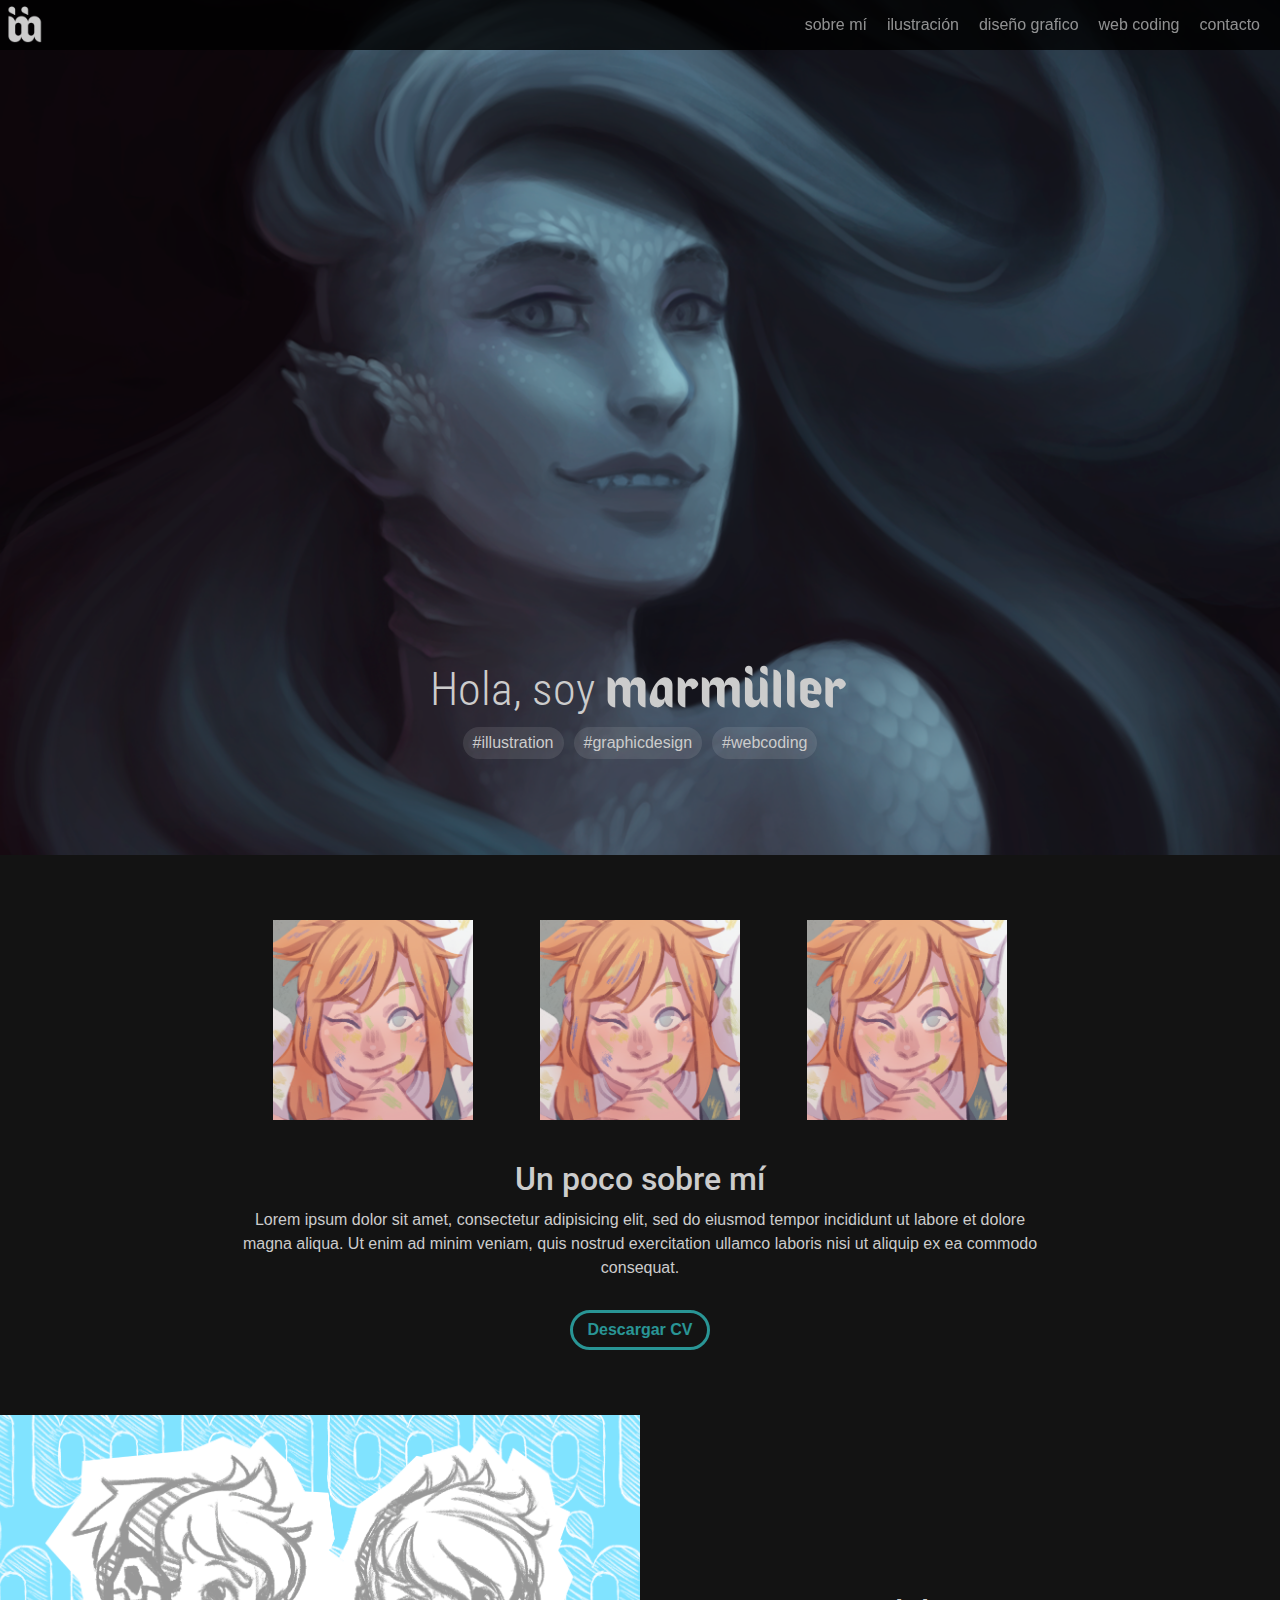
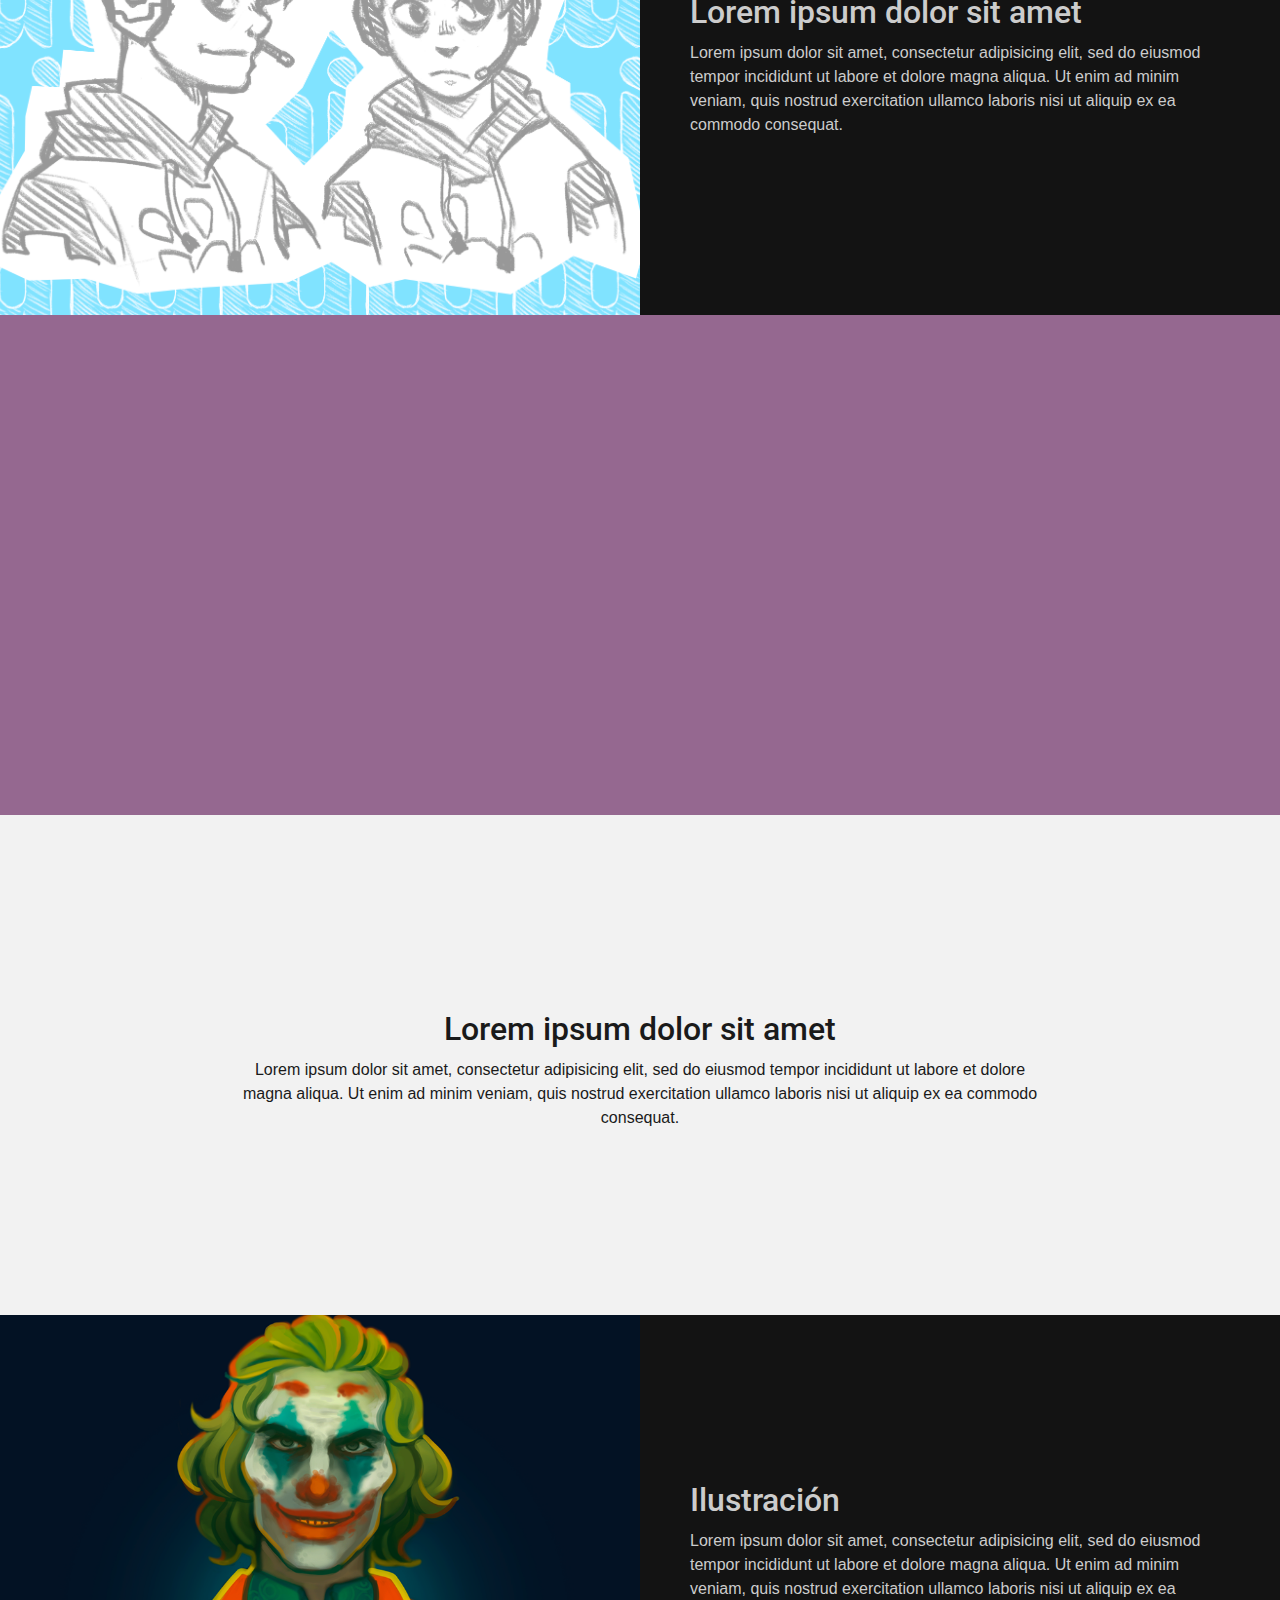
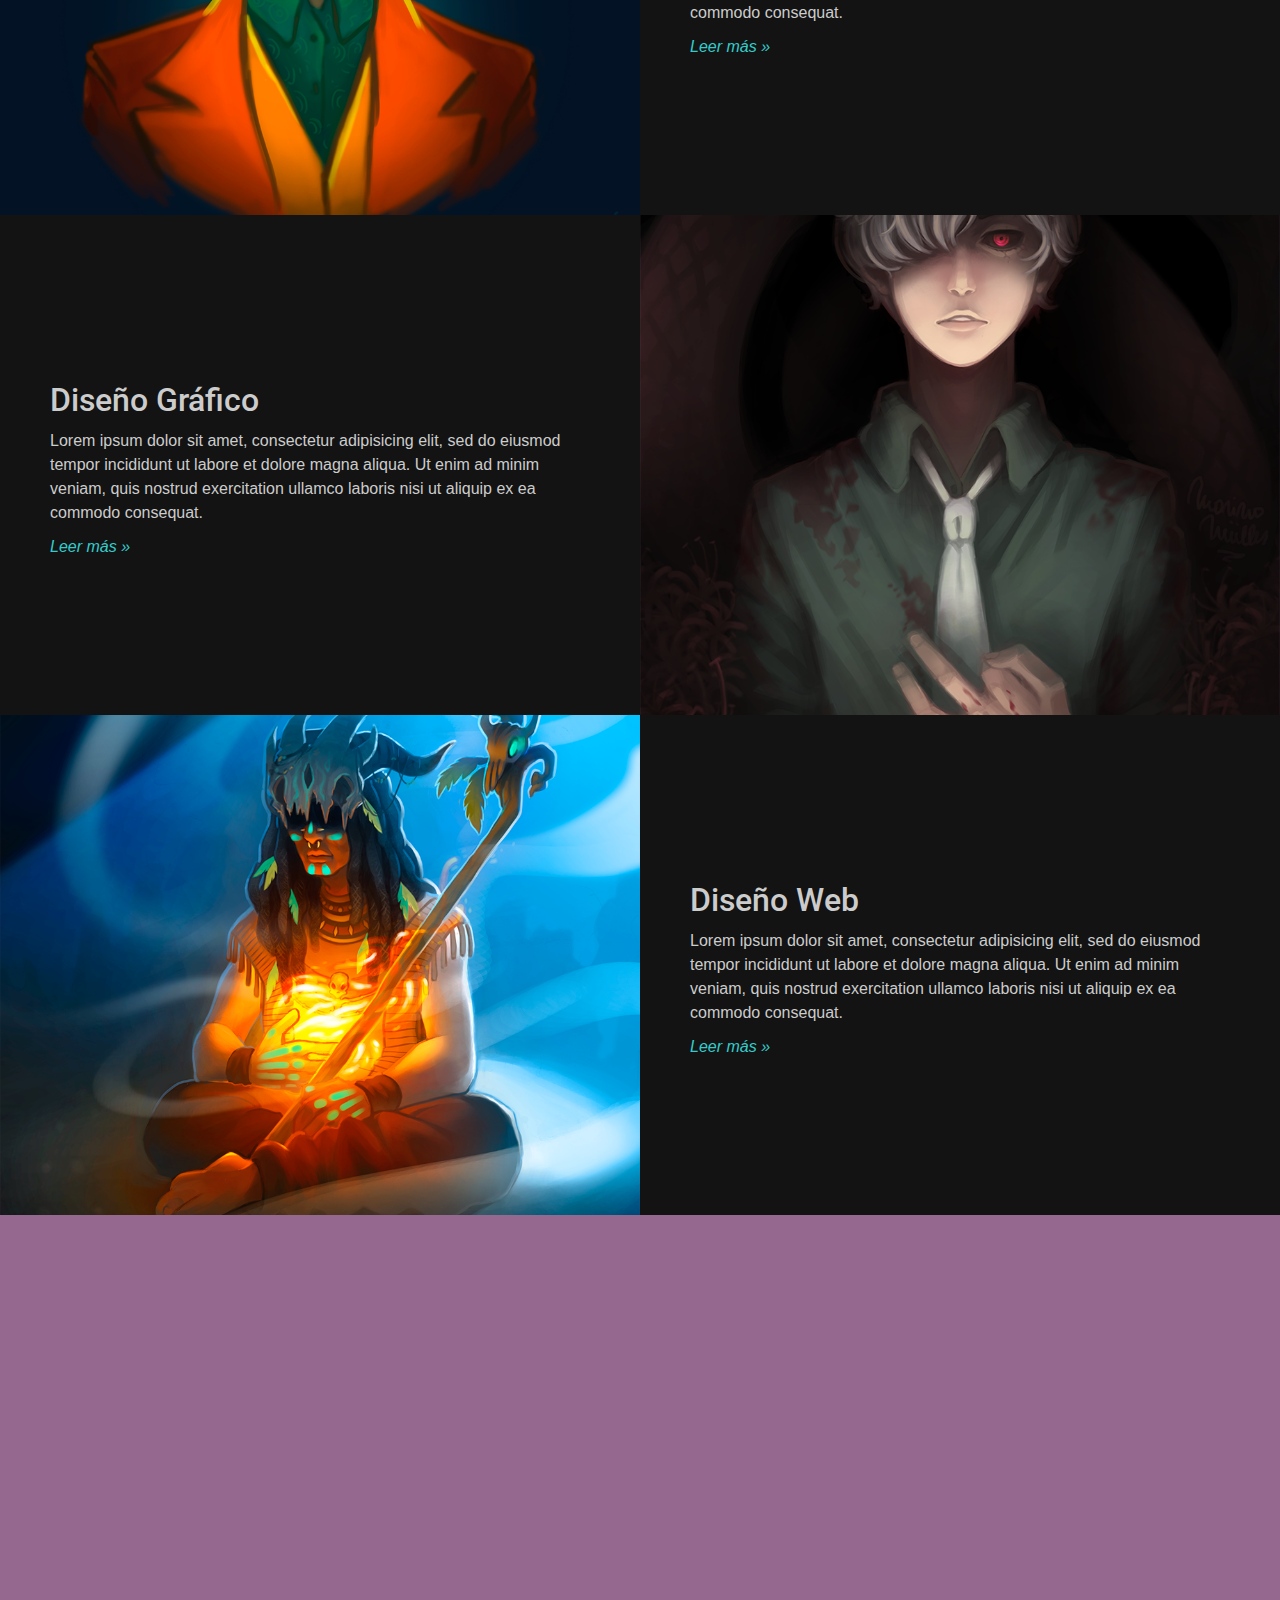
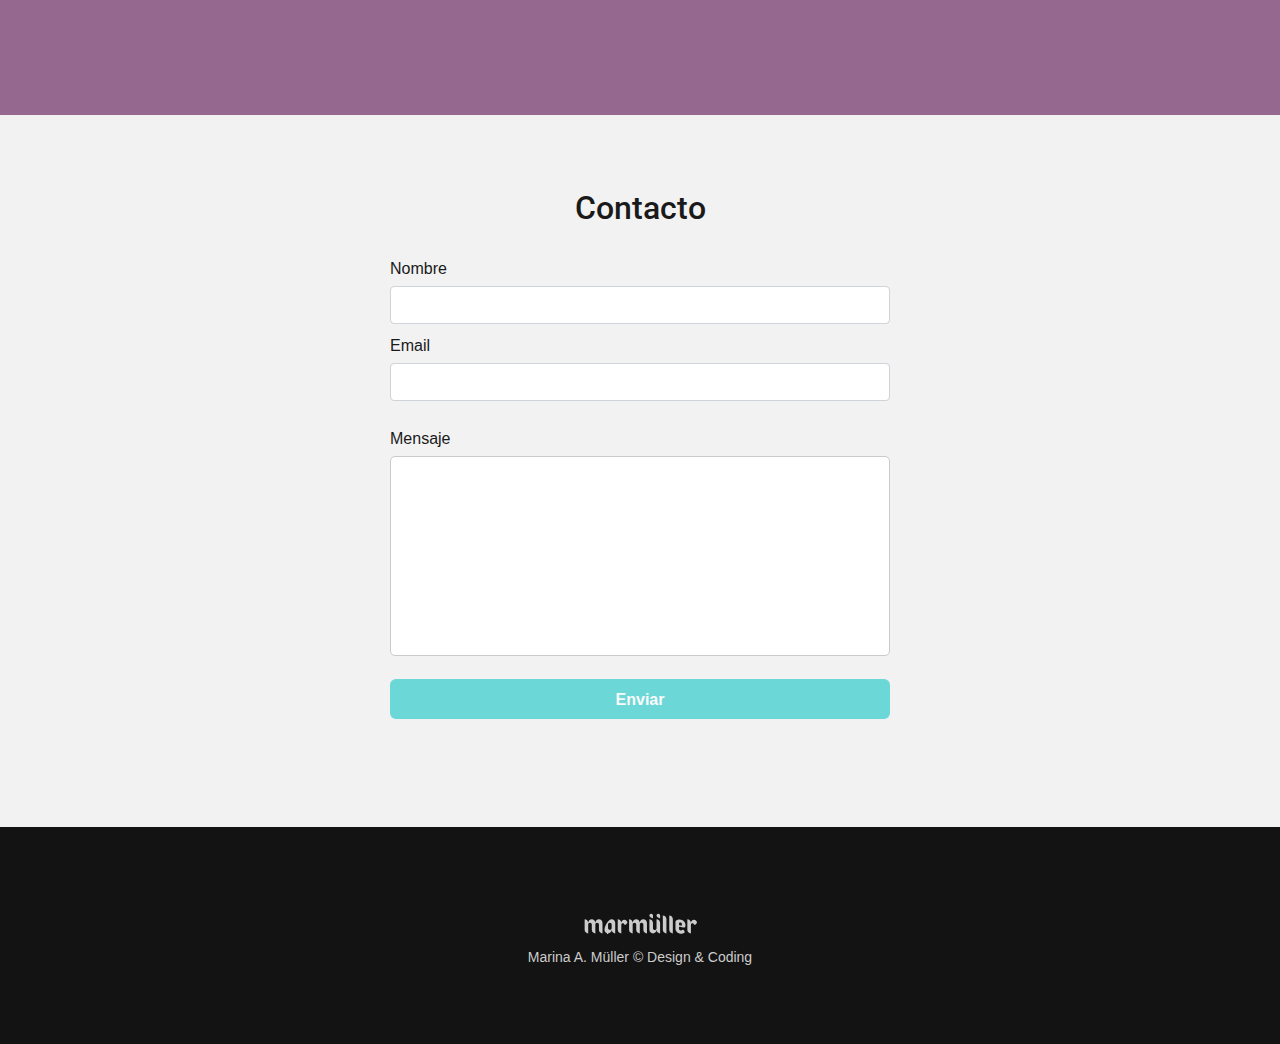
==== index.html @ 528e1bf5 "Commit Inicial" ====
<!DOCTYPE html>
<html lang="en" dir="ltr">

  <head>

    <!-- VIEWPORT -->
    <meta charset="utf-8">
    <meta name="viewport" content="width=device-width, initial-scale=1">

    <!-- TÍTULO -->
    <title>Portfolio | MarMüller Portfolio</title>
    <link rel="shortcut icon" href="images/icons/marmuller_favicon.ico" type="image/x-icon" />

    <!--METAS-->
    <meta name="description" content="Portfolio de Marina Müller | Lic. en Diseño Multimedia, Ilustradora y Frontend Web Developer.">
    <meta name="keywords" content="diseño,design,grafico,graphic,web,coding,frontend,developer,programacion,programadar,diseñadora,ilustrador,ilustracion,illustration,paginas,sitios,web,sokiwiholic,sorceressdream">

    <!-- OG -->
    <meta property="og:title" content="Marina Müller Portfolio"/>
    <meta property="og:description" content="Lic. en Diseño Multimedia, Ilustradora y Frontend Web Developer." />
    <meta property="og:image" content="images/icons/icon_temporal.png"/>
    <meta property="og:url" content="https://marmuller.com.ar" />
    <meta property="og:type" content="website" />

    <!--BOOTSTRAP-->
    <link rel="stylesheet" type="text/css" href="bootstrap/css/bootstrap.min.css">

    <!-- CSS -->
    <link rel="stylesheet" type="text/css" href="styles/css/style.css">
    <link rel='stylesheet' href='https://use.fontawesome.com/releases/v5.7.0/css/all.css' integrity='sha384-lZN37f5QGtY3VHgisS14W3ExzMWZxybE1SJSEsQp9S+oqd12jhcu+A56Ebc1zFSJ' crossorigin='anonymous'>
    <link rel="stylesheet" href="https://cdnjs.cloudflare.com/ajax/libs/font-awesome/4.7.0/css/font-awesome.min.css">

  </head>

  <body>

    <nav>

      <div id="nav__logo">
        <a href="index.html">
          <img src="images/icons/marmuller_logo_2.png" alt="logo">
        </a>
      </div>

      <!--
      <button class="btn btn-secondary dropdown-toggle" type="button" id="dropdownMenuButton" data-toggle="dropdown" aria-haspopup="true" aria-expanded="false">
        Dropdown button
      </button>
      -->

      <div id="nav__menu" class="myButtons">
        <a href="#" class="nav__menu-button">
          <svg xmlns="http://www.w3.org/2000/svg" width="32" height="32" fill="currentColor" class="bi bi-list" viewBox="0 0 16 16">
            <path fill-rule="evenodd" d="M2.5 12a.5.5 0 0 1 .5-.5h10a.5.5 0 0 1 0 1H3a.5.5 0 0 1-.5-.5zm0-4a.5.5 0 0 1 .5-.5h10a.5.5 0 0 1 0 1H3a.5.5 0 0 1-.5-.5zm0-4a.5.5 0 0 1 .5-.5h10a.5.5 0 0 1 0 1H3a.5.5 0 0 1-.5-.5z"/>
          </svg>
        </a>
        <div class="nav__menu-list">
          <!--<a class="" href="index.html">inicio</a>-->
          <a class="" href="index.html#block__sobremi">sobre mí</a>
          <a class="" href="illustration.html">ilustración</a>
          <a class="" href="graphic-design.html">diseño grafico</a>
          <a class="" href="web-coding.html">web coding</a>
          <a class="" href="index.html#block__contacto">contacto</a>
        </div>
      </div>

    </nav>


    <!-- TOP BANNER  -->

    <div id="header__banner">
      <div class="header__banner-txt">
        <h1>
          Hola, soy
          <object class="marmuller-logo" data="images/svg/marmuller_logo_1.svg" width="250"></object>
        </h1>
        <ul>
          <li class="rounded-pill"><a href="#block__illustration">#illustration</a></li>
          <li class="rounded-pill"><a href="#block__graphicdesign">#graphicdesign</a></li>
          <li class="rounded-pill"><a href="#block__webcoding">#webcoding</a></li>
        </ul>
      </div>
    </div>


    <!-- SECCIÓN 1: Intro -->

    <div id="block__sobremi" class="section center-content">
      <div class="section-info">

        <!--
        <div class="bottom-space space-between">
          <div class="img-icons icontemporal"></div>
          <div class="img-icons icontemporal"></div>
          <div class="img-icons icontemporal"></div>
        </div>
        -->

        <div class="container">
          <div class="row align-items-start">
            <div class="col-md-4 col-12 img-icons">
              <img src="images/icons/icon_temporal.png" alt="">
            </div>
            <div class="col-md-4 col-12 img-icons">
              <img src="images/icons/icon_temporal.png" alt="">
            </div>
            <div class="col-md-4 col-12 img-icons">
              <img src="images/icons/icon_temporal.png" alt="">
            </div>
          </div>
        </div>

        <h2 class="center-txt">
          Un poco sobre mí
        </h2>
        <article class="center-txt">
          Lorem ipsum dolor sit amet, consectetur adipisicing elit, sed do eiusmod tempor incididunt ut labore et dolore magna aliqua. Ut enim ad minim veniam, quis nostrud exercitation ullamco laboris nisi ut aliquip ex ea commodo consequat.
        </article>
        <span>
          <a href="images/pdf/CV2019.pdf" target="_blank" class="my-button-download rounded-pill">
            Descargar CV
          </a>
        </span>
      </div>
    </div>


    <!-- SECCIÓN 2: Descripción -->

    <div class="section">
      <div class="half-section fondotemporal imgejemplo2">
        <!--imagen-->
      </div>
      <div class="half-section center-content">
        <div class="text-block">
          <h2 class="">
            Lorem ipsum dolor sit amet
          </h2>
          <article class="">
            Lorem ipsum dolor sit amet, consectetur adipisicing elit, sed do eiusmod tempor incididunt ut labore et dolore magna aliqua. Ut enim ad minim veniam, quis nostrud exercitation ullamco laboris nisi ut aliquip ex ea commodo consequat.
          </article>
        </div>
      </div>
    </div>


    <!-- SECCIÓN 3: MID BANNER -->

    <div class="mid-banner imgejemplo imgcentrado imgfixed">
      <!--banner 1-->
    </div>


    <!-- SECCIÓN 4:    -->

    <div class="height300 section center-content whitebg">
      <div class="section-info">
        <h2 class="center-txt">
          Lorem ipsum dolor sit amet
        </h2>
        <article class="center-txt">
          Lorem ipsum dolor sit amet, consectetur adipisicing elit, sed do eiusmod tempor incididunt ut labore et dolore magna aliqua. Ut enim ad minim veniam, quis nostrud exercitation ullamco laboris nisi ut aliquip ex ea commodo consequat.
        </article>
      </div>
    </div>


    <!-- SECCIÓN 5:   -->

    <div id="block__illustration" class="section">
      <div class="half-section fondotemporal imgejemplo3">
        <!-- imagen -->
      </div>
      <div class="half-section center-content">
        <div class="text-block">
          <h2 class="">
            <a href="illustration.html">Ilustración</a>
          </h2>
          <article class="">
            Lorem ipsum dolor sit amet, consectetur adipisicing elit, sed do eiusmod tempor incididunt ut labore et dolore magna aliqua. Ut enim ad minim veniam, quis nostrud exercitation ullamco laboris nisi ut aliquip ex ea commodo consequat.
          </article>
          <span>
            <a href="illustration.html">Leer más »</a>
          </span>
        </div>
      </div>
    </div>


    <!-- SECCIÓN 6:  -->

    <div id="block__graphicdesign" class="section order">
      <div class="half-section center-content">
        <div class="text-block">
          <h2 class="">
            <a href="graphic-design.html">Diseño Gráfico</a>
          </h2>
          <article class="">
            Lorem ipsum dolor sit amet, consectetur adipisicing elit, sed do eiusmod tempor incididunt ut labore et dolore magna aliqua. Ut enim ad minim veniam, quis nostrud exercitation ullamco laboris nisi ut aliquip ex ea commodo consequat.
          </article>
          <span>
            <a href="graphic-design.html">Leer más »</a>
          </span>
        </div>
      </div>
      <div class="half-section fondotemporal imgejemplo4">
        <!--imagen-->
      </div>
    </div>


    <!-- SECCIÓN 7:   -->

    <div id="block__webcoding" class="section">
      <div class="half-section fondotemporal imgejemplo5">
        <!-- imagen -->
      </div>
      <div class="half-section center-content">
        <div class="text-block">
          <h2 class="">
            <a href="web-coding.html">Diseño Web</a>
          </h2>
          <article class="">
            Lorem ipsum dolor sit amet, consectetur adipisicing elit, sed do eiusmod tempor incididunt ut labore et dolore magna aliqua. Ut enim ad minim veniam, quis nostrud exercitation ullamco laboris nisi ut aliquip ex ea commodo consequat.
          </article>
          <span>
            <a href="web-coding.html">Leer más »</a>
          </span>
        </div>
      </div>
    </div>


    <!-- SECCIÓN 8: MID BANNER -->

    <div class="mid-banner imgejemplo imgcentrado imgfixed">
      <!--banner 2-->
    </div>


    <!-- SECCIÓN 9: GALERÍA -->

    <!--
    <div id="block__gallery" class="padding50 auto-height section gallery whitebg">
      <h2 class="center-txt">
        Algunos de mis trabajos
      </h2>
      <span class="center-txt">
        <a href="https://www.instagram.com/sokiwiholic/" target="_blank"> Más en Instagram </a>
      </span>
      <div class="gallery-images">

        <div class="picture" data-toggle="modal" data-target="#exampleModal">
        </div>

        <div class="picture" data-toggle="modal" data-target="#exampleModal">
        </div>

        <div class="picture" data-toggle="modal" data-target="#exampleModal">
        </div>

        <div class="picture" data-toggle="modal" data-target="#exampleModal">
        </div>

        <div class="picture" data-toggle="modal" data-target="#exampleModal">
        </div>

        <div class="picture" data-toggle="modal" data-target="#exampleModal">
        </div>

        <div class="picture" data-toggle="modal" data-target="#exampleModal">
        </div>

        <div class="picture" data-toggle="modal" data-target="#exampleModal">
        </div>

        <div class="picture" data-toggle="modal" data-target="#exampleModal">
        </div>

        <div class="picture" data-toggle="modal" data-target="#exampleModal">
        </div>

        <div class="picture" data-toggle="modal" data-target="#exampleModal">
        </div>

        <div class="picture" data-toggle="modal" data-target="#exampleModal">
        </div>

        <div class="picture" data-toggle="modal" data-target="#exampleModal">
        </div>

        <div class="picture" data-toggle="modal" data-target="#exampleModal">
        </div>

        <div class="picture" data-toggle="modal" data-target="#exampleModal">
        </div>

      </div>

    </div>
    -->


    <!-- Modal -->
    <div class="modal fade" id="exampleModal" tabindex="-1" aria-labelledby="exampleModalLabel" aria-hidden="true">
      <div class="modal-dialog img-dialog">
        <div class="modal-content">
          <div class="modal-header img-header">
            <h5 class="modal-title img-title" id="exampleModalLabel">Título de la Imagen</h5>
            <button type="button" class="close" data-dismiss="modal" aria-label="Close">
              <span aria-hidden="true">&times;</span>
            </button>
          </div>
          <div class="modal-body picture-large">
            <img src="images/art/art-06.png" alt="">
          </div>
        </div>
      </div>
    </div>


    <!-- SECCIÓN 11: CUADRO PRECIOS -->

    <!--

    <div class="height300 section center-content">
      <div class="section-info">
        <h2 class="center-txt">
          Lista de Precios
        </h2>

        <div class="pricesheet center-content">
          <table>
            <thead>
              <tr>
                <th></th>
                <th>Flat</th>
                <th>Shaded</th>
                <th>Detailed</th>
              </tr>
            </thead>
            <tbody>
              <tr>
                <th>Medio cuerpo</th>
                <td>USD 15</td>
                <td>USD 25</td>
                <td>USD 45</td>
              </tr>
              <tr>
                <th>Cuerpo entero</th>
                <td>USD 20</td>
                <td>USD 30</td>
                <td>USD 55</td>
              </tr>
            </tbody>
          </table>
        </div>

      </div>
    </div>

    -->


    <!-- SECCIÓN 12: FORM -->

    <div id="block__contacto" class="padding50 section center-content auto-height whitebg">
      <div class="width60 section-info section-info--modifier max-width-form">

        <h2 class="center-txt">
          Contacto
        </h2>

        <form class="" action="index.html" method="post">

          <div class="form-group">
            <label for="name">Nombre</label>
            <input type="text" id="name" name="name" value="" width="100%" class="form-control myFormStyle">

            <label for="email">Email</label>
            <input type="mail" id="email" name="email" value="" width="100%" class="form-control myFormStyle" id="inputEmail4" width="100%">
          </div>

          <div class="form-group">
            <label for="message">Mensaje</label>
            <textarea name="message" rows="8" width="100%" class="myFormStyle"></textarea>
          </div>

          <button type="submit" name="button" class="btn btn-primary myButton">Enviar</button>

        </form>

      </div>
    </div>



    <footer id="footer">

      <object class="marmuller-logo" data="images/svg/marmuller_logo_1.svg" width="250"></object>

      <span>Marina A. Müller © Design & Coding</span>

      <div class="redes">
        <a href="https://www.instagram.com/sokiwiholic/" target="_blank">
          <i class='fab fa-instagram'></i>
        </a>
        <a href="https://www.youtube.com/c/sokiwiholic" target="_blank">
          <i class='fab fa-youtube'></i>
        </a>
        <!--
        <a href="https://www.redbubble.com/people/sorceressdream/shop" target="_blank">
          <i class='fab fa-redbubble'></i>
        </a>
        <a href="https://www.teepublic.com/user/marmuller" target="_blank">
          <i class='fab fa-teepublic'></i>
        </a>
        -->
      </div>

    </footer>

    <!--MI JS-->
    <script type = "text/javascript" src="js/nav.js"></script>

    <!--JQuery-->
    <script src="https://code.jquery.com/jquery-3.5.1.slim.min.js" integrity="sha384-DfXdz2htPH0lsSSs5nCTpuj/zy4C+OGpamoFVy38MVBnE+IbbVYUew+OrCXaRkfj" crossorigin="anonymous"></script>

    <!--BOOTSTRAP-->
    <script type = "text/javascript" src="bootstrap/js/bootstrap.bundle.min.js"></script>

  </body>

</html>
---- styles/css/style.css ----
@import url("https://fonts.googleapis.com/css?family=Roboto+Condensed:300,400,400i|Roboto:300,400,400i");*{margin:0;padding:0;box-sizing:border-box}body{background-color:#131313;color:#ccc;font-family:"Open Sans",sans-serif;font-size:16px;background-color:#131313}h2{font-family:"Roboto",sans-serif;font-size:2em;margin:10px 0}a{color:inherit;text-decoration:inherit;cursor:pointer}a:hover{text-decoration:none;color:inherit}.heightAuto{height:auto}.height100{height:100px}.height200{height:200px}.height300{height:300px}.height400{height:400px}.height500{height:500px}.width10{width:10%}.width20{width:20%}.width30{width:30%}.width40{width:40%}.width50{width:50%}.width60{width:60%}.width70{width:70%}.width80{width:80%}.width90{width:90%}.width100{width:100%}.imgejemplo{background-image:url(../../images/bg/poisoned-2.png)}.imgejemplo2{background-image:url(../../images/art/art-01.png);background-position:center;background-size:cover}.imgejemplo3{background-image:url(../../images/art/art-02.png);background-position:center;background-size:cover}.imgejemplo4{background-image:url(../../images/art/art-03.png);background-position:center;background-size:cover}.imgejemplo5{background-image:url(../../images/art/art-04.png);background-position:center;background-size:cover}nav{width:100%;background-color:rgba(0,0,0,0.8);position:fixed;display:flex;flex-direction:row;justify-content:space-between;z-index:1501}#nav__logo{width:50px;height:50px}#nav__logo a{width:50px;height:50px}#nav__logo a img{width:45px;height:45px;margin:2px 0 0 2px}.icon-path{fill:#ccc;background-color:rgba(255,255,255,0.1)}#nav__menu{display:block;height:50px;margin-right:10px;text-align:center;display:flex;align-items:center;justify-content:center}#nav__menu .myButtons{list-style-type:none;padding-left:0;margin:auto;display:flex;flex-direction:row}a.nav__menu-button{display:none}.nav__menu-list{display:flex;flex-direction:row;text-align:center;transform:translateY(0);background-color:rgba(0,0,0,0);position:relative}.nav__menu-list a{margin:0 10px;opacity:0.7;transition:opacity 0.5s ease-out}.nav__menu-list a:hover{opacity:1.0}.fondotemporal{background-color:#956890}.center-content{display:flex;align-items:center;justify-content:center}.center-width{align-items:center}.center-txt{text-align:center}.space-between{display:flex;justify-content:space-between;flex-direction:row}.text-block{margin:50px;max-width:800px}.text-block h2 a:hover{font-style:italic}.text-block article{margin-bottom:10px}.text-block span a{color:#3cc;font-style:italic}.text-block span a:hover{border-bottom:1px solid #3cc}.bottom-space{margin-bottom:20px}#header__banner{height:95vh;display:flex;justify-content:center;align-items:flex-end;background-image:url("../../images/bg/blue-mermaid.png");background-position:center;background-repeat:no-repeat;background-size:cover;background-color:#956890}.header__banner-txt{display:flex;flex-direction:column;transform:translateY(-80px)}.header__banner-txt h1{padding:0 5px;margin:10px 0;text-align:center;font-family:'Roboto Condensed', sans-serif;font-weight:300;font-size:46px}.header__banner-txt object.marmuller-logo{fill:#ccc;transform:translateY(10px);margin-left:-5px;text-shadow:2px 2px 5px rgba(6,3,5,0.5)}.header__banner-txt object.marmuller-logo svg path{fill:#ccc}.header__banner-txt ul{list-style-type:none;padding:0 10px;display:flex;flex-direction:row;justify-content:center;flex-wrap:wrap}.header__banner-txt li{margin:0 5px;padding:4px 10px;border-radius:5px;background-color:rgba(255,255,255,0.1);transition:background-color 0.5s ease-out}.header__banner-txt li:hover{background-color:rgba(255,255,255,0.2)}.mid-banner{height:500px;background-color:#956890}.section{height:500px;display:flex;align-items:center}.section-2{height:auto;display:flex;flex-direction:column}.section-info{margin:10vw;max-width:800px}.section-info--modifier{margin:5vw 10vw 8vw 10vw;max-width:800px}.section-info-2{margin:50px;max-width:800px}.img-icons{display:flex;justify-content:center}.img-icons img{width:200px;height:200px;background-color:#956890}.half-section{width:50%;height:500px}#block__sobremi{margin:30px 0}#block__sobremi h2{margin-top:40px}#block__sobremi span{display:flex;justify-content:center;margin-top:30px}a.my-button-download{padding:5px 10px;color:#3cc;font-weight:bold;padding-right:15px;padding-left:15px;transition:0.5s ease;border:3px solid #3cc;border-radius:6px;cursor:pointer;opacity:0.7;transition:opacity 0.5s ease-out}a.my-button-download:hover{opacity:1.0}.gallery{display:flex;flex-direction:column}.gallery h2{color:#1a1a1a}.gallery span{margin-bottom:20px}.gallery span a{font-family:"Roboto",sans-serif;font-size:22px;color:#8664a6;font-style:italic}.gallery span a:hover{border-bottom:2px solid #8664a6}.gallery .images{width:100%;border-left:0.5px solid #dee2e6;border-right:0.5px solid #dee2e6;display:flex;flex-direction:row;flex-wrap:wrap}.auto-height{height:auto !important}.picture{cursor:pointer;width:20%;height:20vw;border:0.5px solid #dee2e6;background-color:#956890;background-image:url("../../images/art/art-06.png");background-size:100% auto;background-position:center;filter:grayscale(60%);opacity:0.9;transition-property:filter, opacity;transition-duration:0.5s;transition-timing-function:ease-out}.picture:hover{filter:grayscale(10%);opacity:1.0}.img-dialog{max-width:fit-content;margin:4rem auto}.img-header{padding:0.5rem 0.5rem 0.3rem 0.5rem}.img-title.h5,h5{font-size:1rem}.picture-large{padding:0;background-size:100% auto;background-position:center;background-repeat:no-repeat;border:1px solid #dee2e6;border-bottom-right-radius:calc(.3rem - 1px);border-bottom-left-radius:calc(.3rem - 1px)}.picture-large img{height:auto;max-height:80vh;border-bottom-right-radius:calc(.3rem - 1px);border-bottom-left-radius:calc(.3rem - 1px)}#block__videos iframe{width:80vw;max-width:800px;height:50vh}.padding50{padding:50px 0}.fixed{position:fixed}.whitebg{background-color:#f2f2f2;color:#1a1a1a}.order{flex-direction:row}.pricesheet table{border-radius:8px;padding:8px;margin-top:20px;background-color:#1e1e1e}.pricesheet td,.pricesheet th{padding:8px;text-align:center}.imgfixed{background-attachment:fixed}.imgcentrado{background-position:center}.icontemporal{background-image:url(../../images/icons/icon_temporal.png);background-position:center;background-size:cover}.max-width-form{max-width:500px}#block__contacto{padding-top:0;padding-bottom:0}form{display:flex;flex-direction:column;margin-top:20px}form *{margin-bottom:5px}form label{margin-top:10px}form input,form textarea{width:calc(100% - 24px);padding:12px;margin:0;border:1px solid #cacaca;border-radius:5px;font-size:14px}form input{width:100%;height:30px}form input.myFormStyle:focus{color:#4d2e6b;font-weight:bold;outline:0;border:0;-webkit-box-shadow:inset 0px 0px 0px 2px #3cc;-moz-box-shadow:inset 0px 0px 0px 2px #3cc;box-shadow:inset 0px 0px 0px 2px #3cc}form textarea.myFormStyle{resize:none;width:100%;height:200px;font-size:1rem;font-weight:400;line-height:1.5}form textarea.myFormStyle:focus{color:#4d2e6b;font-weight:bold;outline:0;border:0;-webkit-box-shadow:inset 0px 0px 0px 2px #3cc;-moz-box-shadow:inset 0px 0px 0px 2px #3cc;box-shadow:inset 0px 0px 0px 2px #3cc}form button.myButton{width:100%;height:40px;border:3px solid #3cc;border-radius:6px;background-color:#3cc;color:white;cursor:pointer;font-weight:bold;opacity:0.7;transition:opacity 0.5s ease-out}form button.myButton:hover{border:3px solid #3cc;border-radius:6px;background-color:#3cc;color:white;opacity:1.0}footer{font-size:14px;text-align:center;margin:80px 0 40px 0;display:flex;flex-direction:column;align-items:center;justify-content:center}footer *{margin:5px 0}footer .marmuller-logo{width:120px;height:25px}footer div.redes *{margin:0 2px}@media only screen and (max-width: 768px){.header__banner-txt{transform:translateY(-50px)}.header__banner-txt h1{line-height:40px;margin-bottom:25px}a.nav__menu-button{display:block}.nav__menu-list{display:flex;flex-direction:column;font-size:20px;font-weight:lighter;background-color:rgba(0,0,0,0.8);position:absolute;width:100%;transform:translateY(50px);left:0;top:0;padding:10px 0;display:none}.nav__menu-list a{padding:10px 0}.header__banner-txt li{margin-bottom:10px}.half-section{width:100%;height:500px}.picture{width:50%;height:50vw}.section{height:auto;flex-direction:column}.order{flex-direction:column-reverse}.img-icons{margin-bottom:20px}.img-icons img{width:60vw;height:60vw}.space-between{display:flex;justify-content:center;flex-direction:column}}
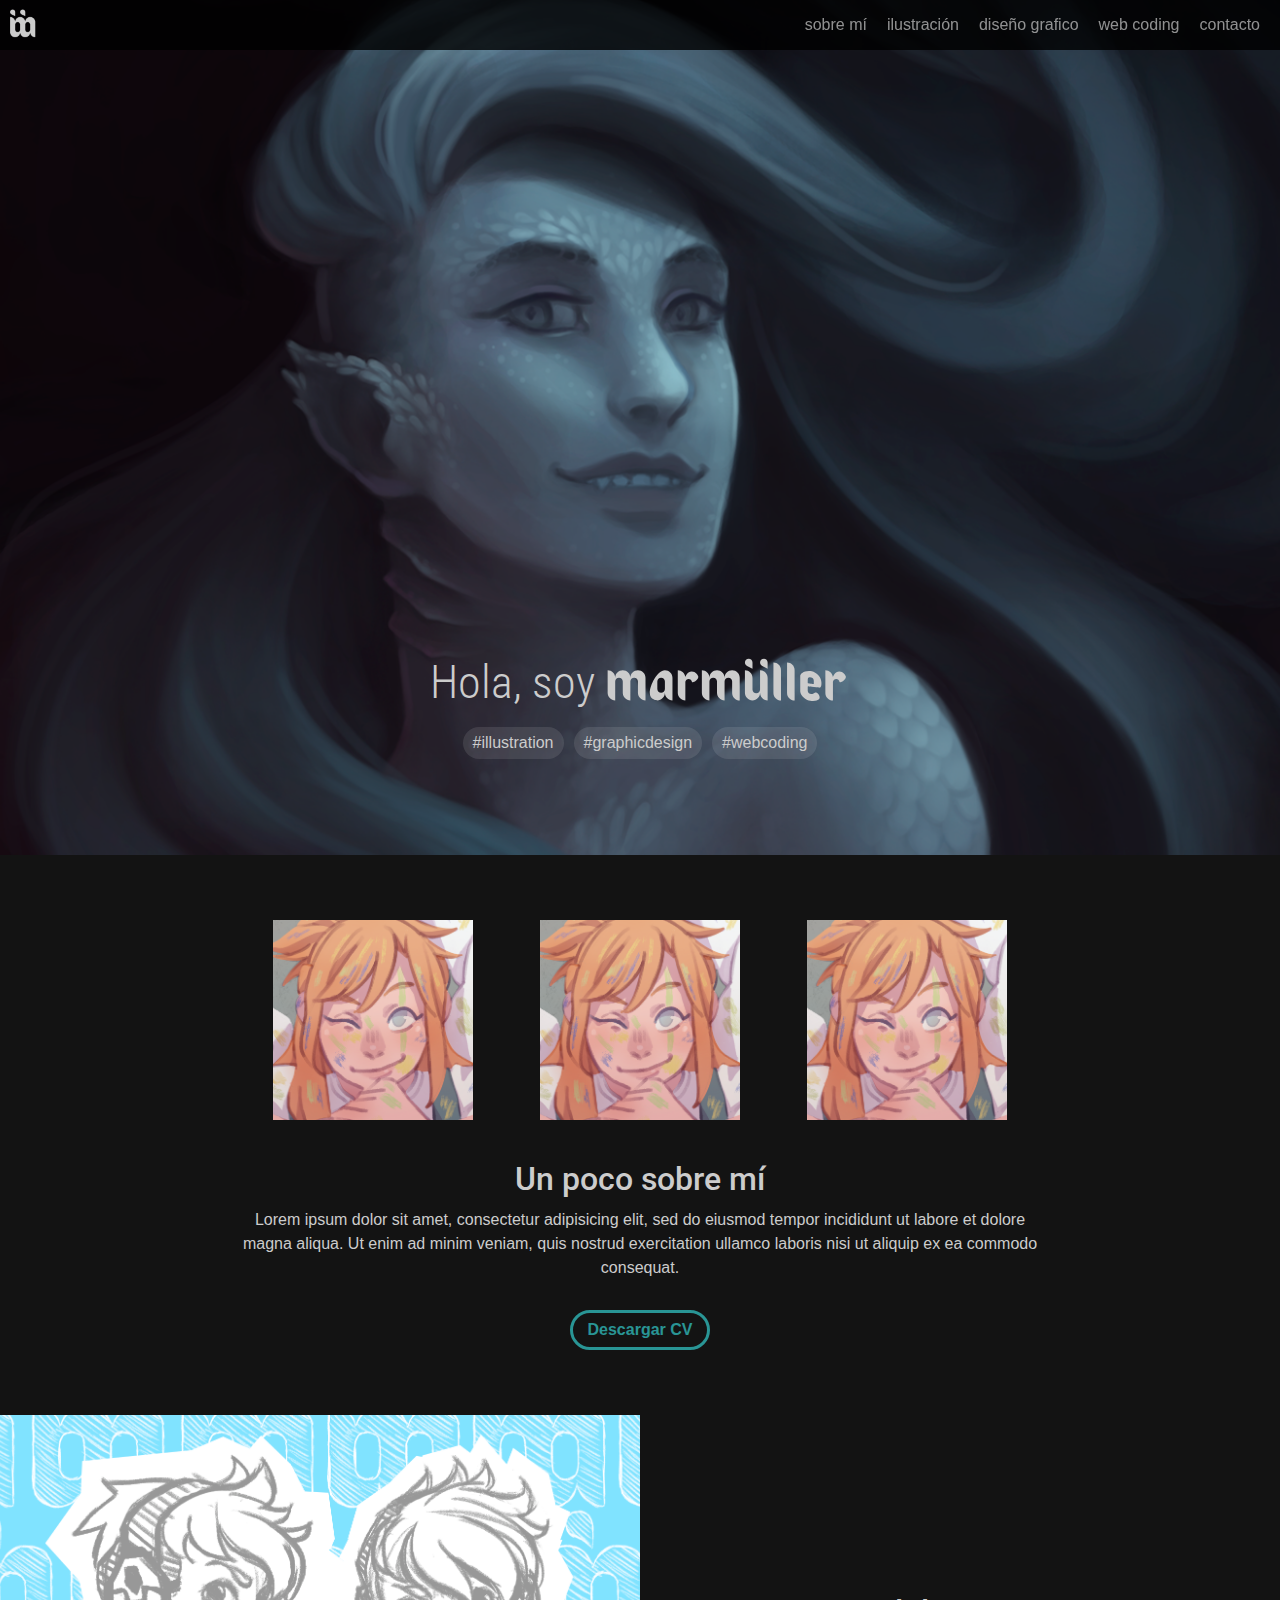
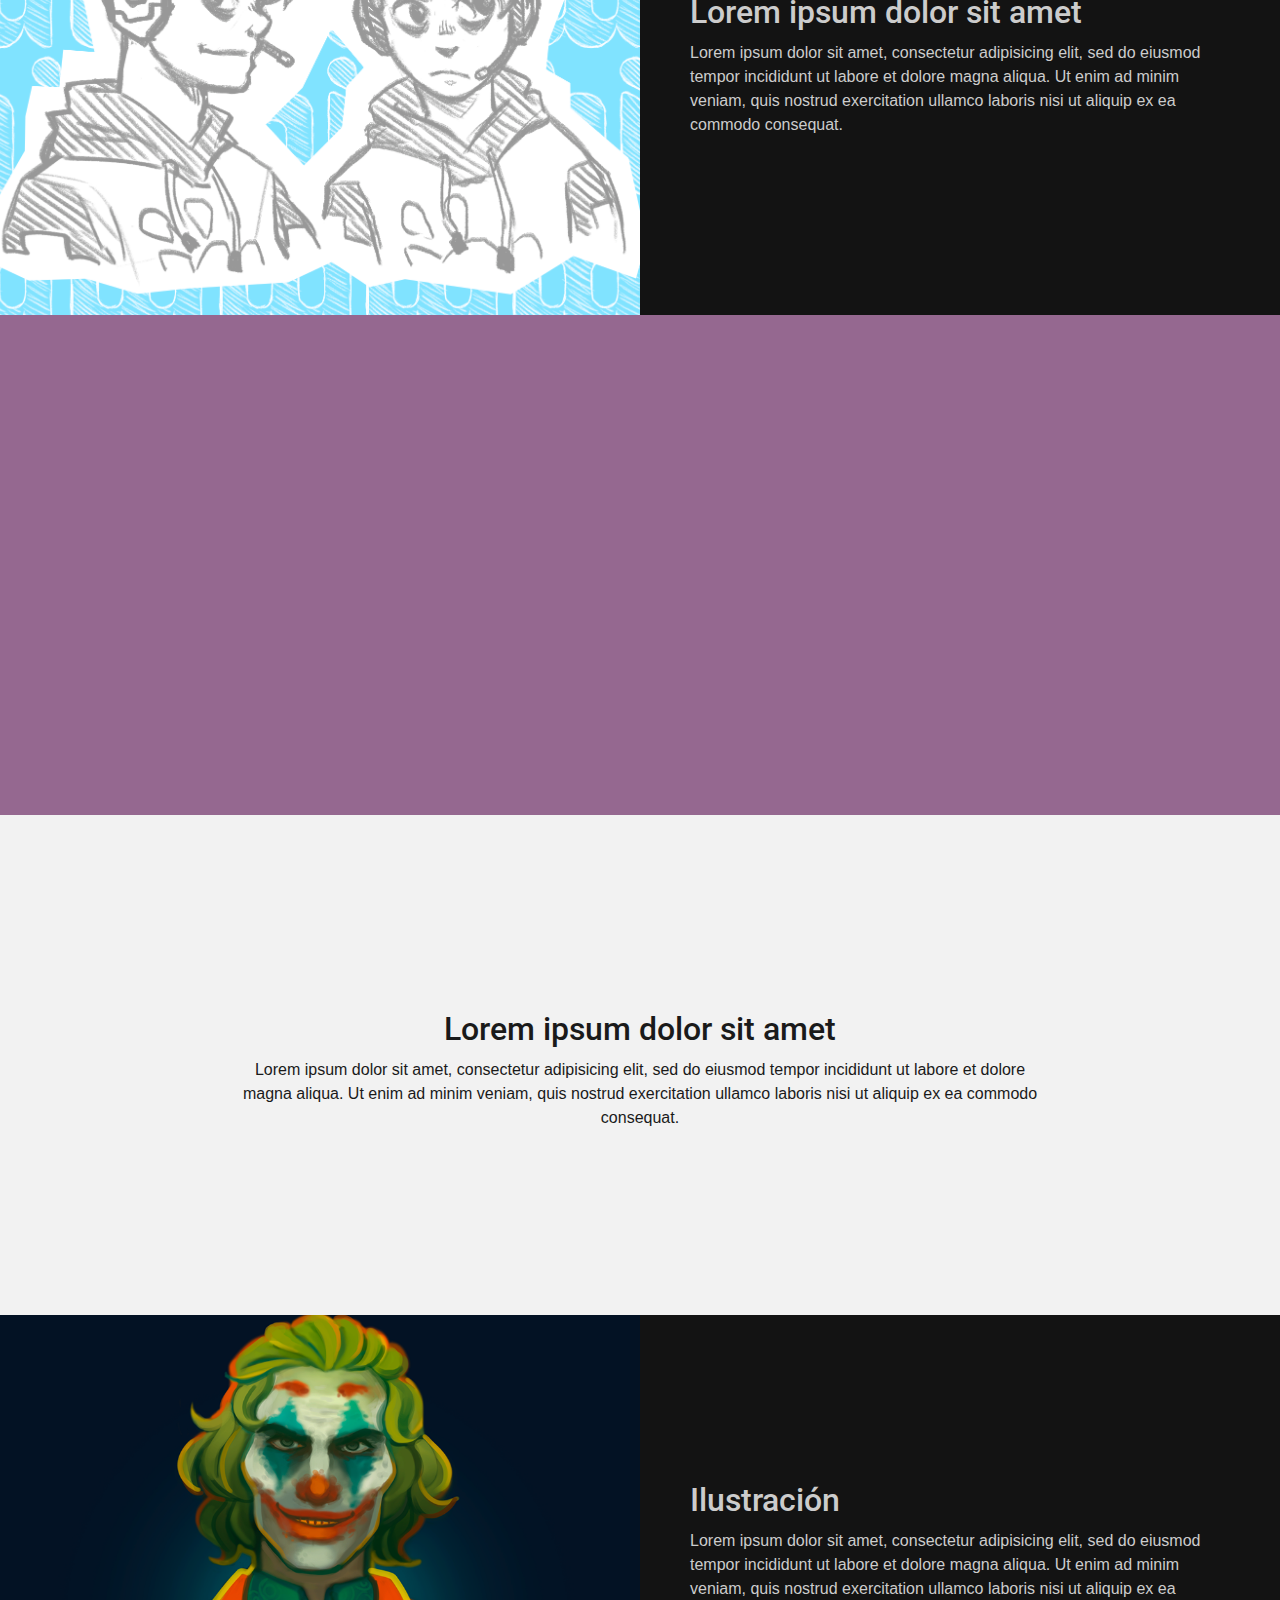
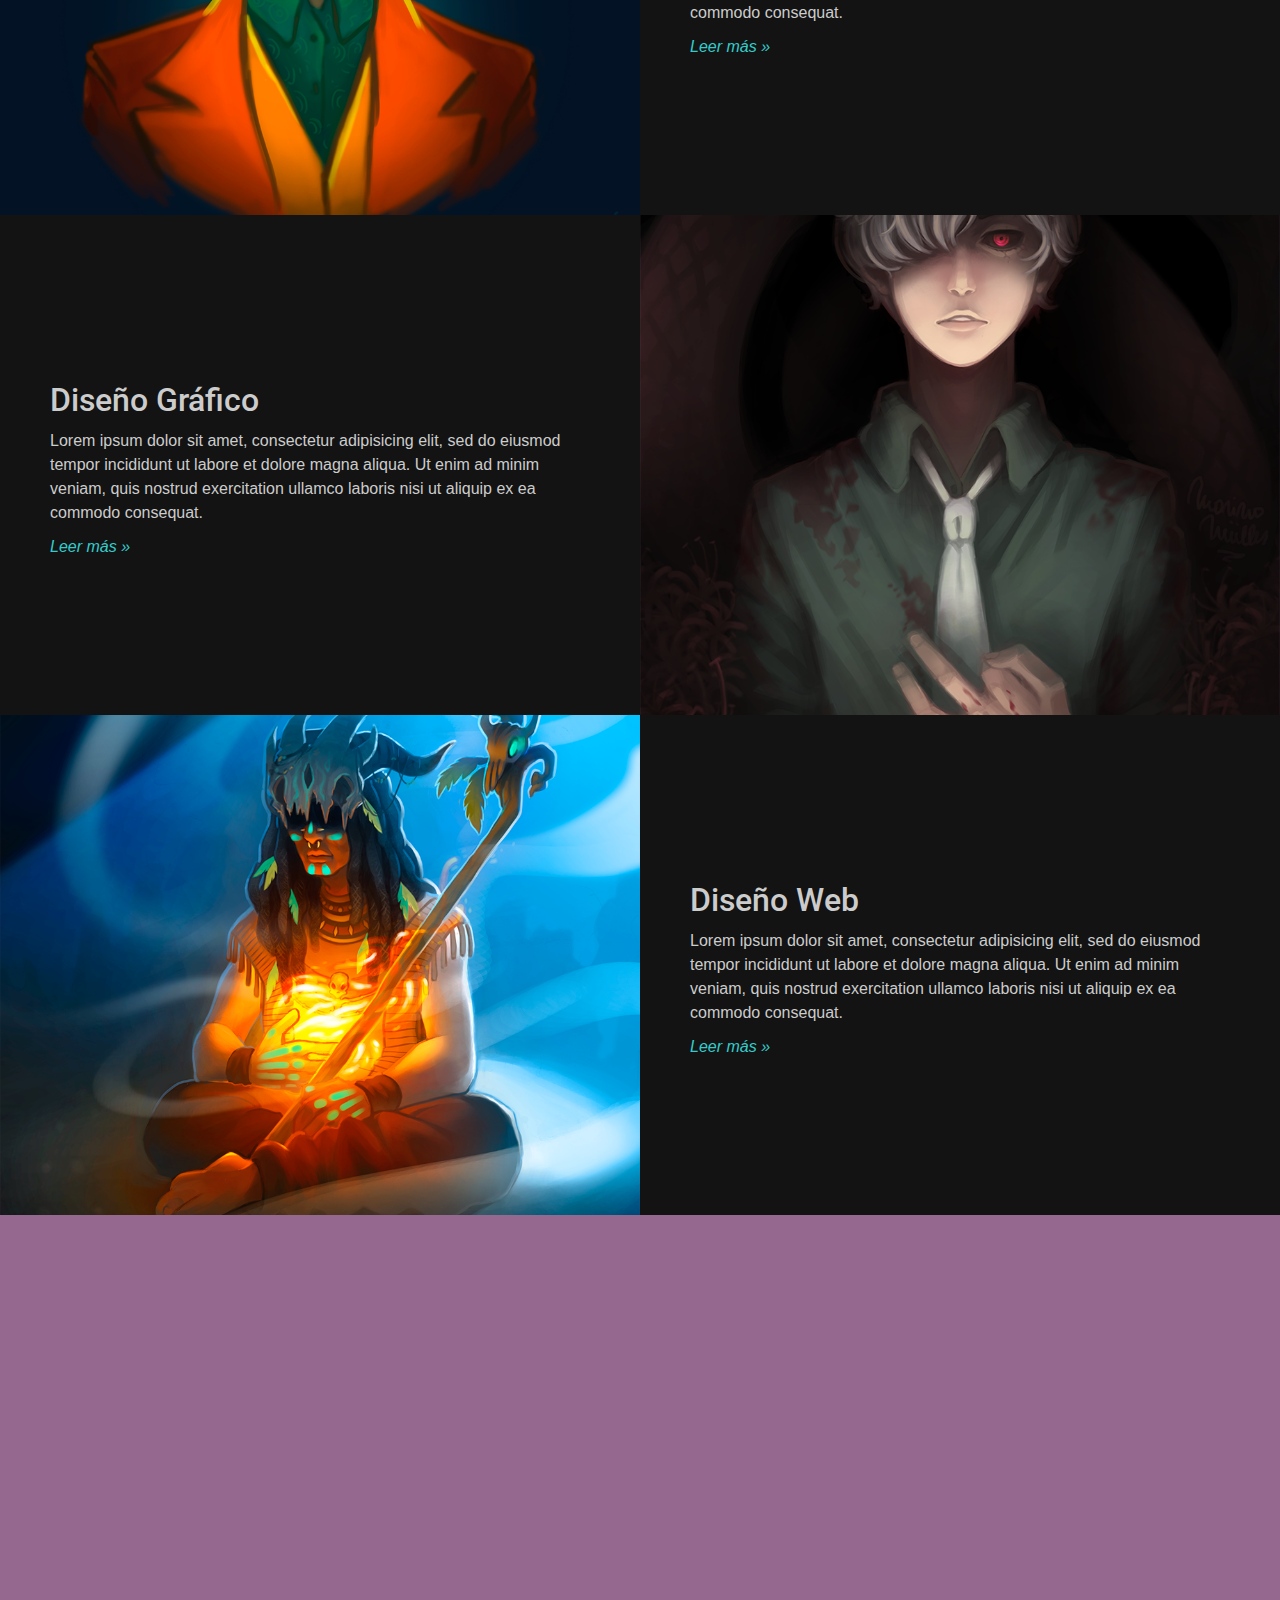
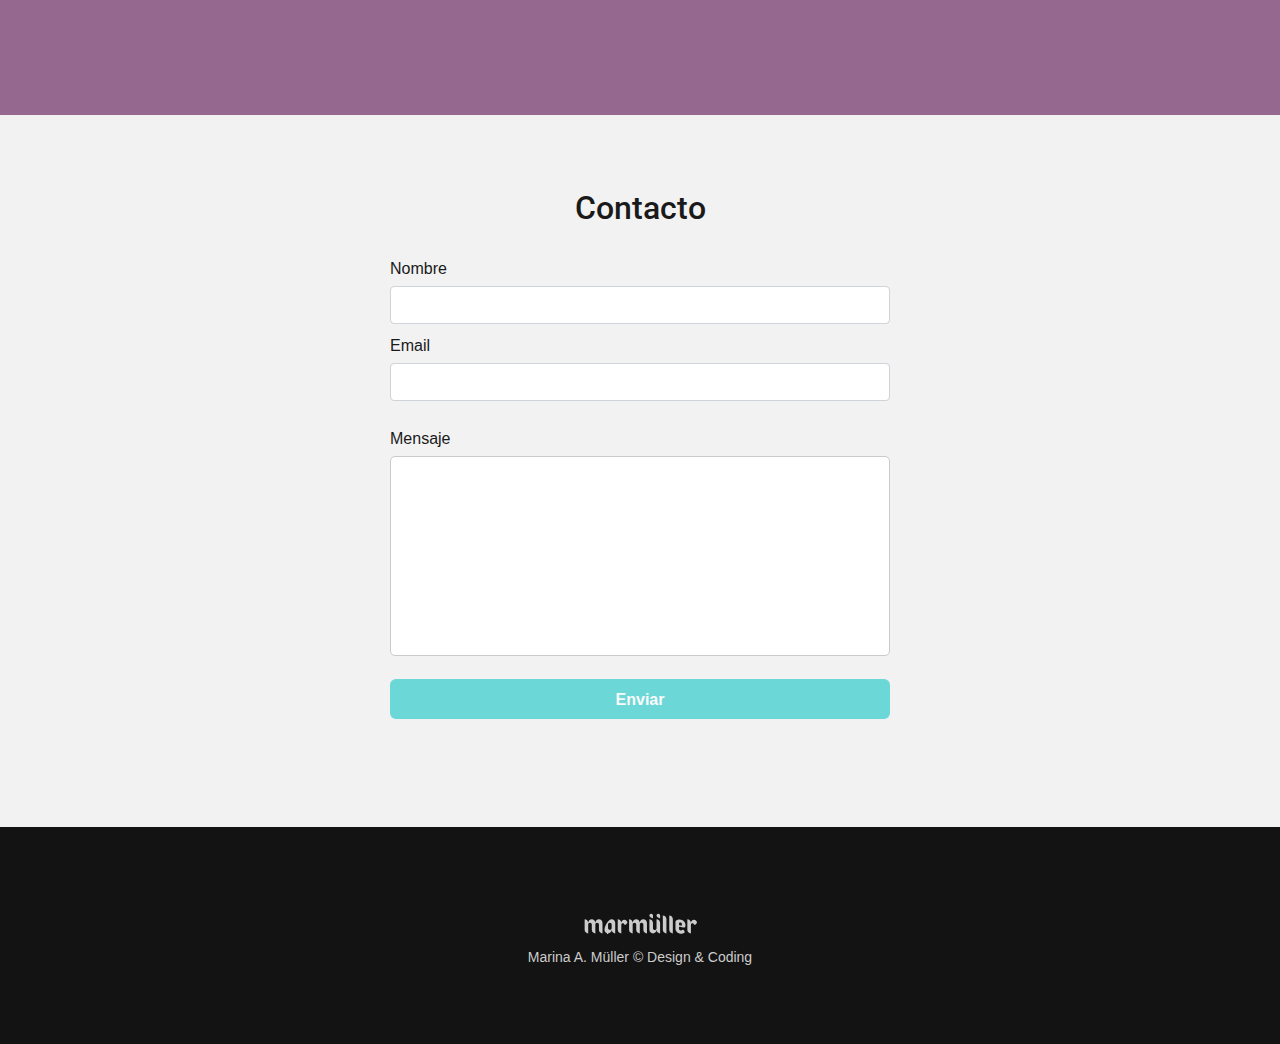
==== commit 1244e28c: "Correcciones SEO" ====
--- a/index.html
+++ b/index.html
@@ -12,12 +12,12 @@
     <link rel="shortcut icon" href="images/icons/marmuller_favicon.ico" type="image/x-icon" />
 
     <!--METAS-->
-    <meta name="description" content="Portfolio de Marina Müller | Lic. en Diseño Multimedia, Ilustradora y Frontend Web Developer.">
+    <meta name="description" content="Portfolio de Marina Müller | Licenciada en Diseño Multimedia, Ilustradora y Frontend Web Developer.">
     <meta name="keywords" content="diseño,design,grafico,graphic,web,coding,frontend,developer,programacion,programadar,diseñadora,ilustrador,ilustracion,illustration,paginas,sitios,web,sokiwiholic,sorceressdream">
 
     <!-- OG -->
     <meta property="og:title" content="Marina Müller Portfolio"/>
-    <meta property="og:description" content="Lic. en Diseño Multimedia, Ilustradora y Frontend Web Developer." />
+    <meta property="og:description" content="Licenciada en Diseño Multimedia, Ilustradora y Frontend Web Developer." />
     <meta property="og:image" content="images/icons/icon_temporal.png"/>
     <meta property="og:url" content="https://marmuller.com.ar" />
     <meta property="og:type" content="website" />
@@ -71,10 +71,10 @@
 
     <div id="header__banner">
       <div class="header__banner-txt">
-        <h1>
+        <span>
           Hola, soy
           <object class="marmuller-logo" data="images/svg/marmuller_logo_1.svg" width="250"></object>
-        </h1>
+        </span>
         <ul>
           <li class="rounded-pill"><a href="#block__illustration">#illustration</a></li>
           <li class="rounded-pill"><a href="#block__graphicdesign">#graphicdesign</a></li>
--- a/styles/css/style.css
+++ b/styles/css/style.css
@@ -1 +1,862 @@
-@import url("https://fonts.googleapis.com/css?family=Roboto+Condensed:300,400,400i|Roboto:300,400,400i");*{margin:0;padding:0;box-sizing:border-box}body{background-color:#131313;color:#ccc;font-family:"Open Sans",sans-serif;font-size:16px;background-color:#131313}h2{font-family:"Roboto",sans-serif;font-size:2em;margin:10px 0}a{color:inherit;text-decoration:inherit;cursor:pointer}a:hover{text-decoration:none;color:inherit}.heightAuto{height:auto}.height100{height:100px}.height200{height:200px}.height300{height:300px}.height400{height:400px}.height500{height:500px}.width10{width:10%}.width20{width:20%}.width30{width:30%}.width40{width:40%}.width50{width:50%}.width60{width:60%}.width70{width:70%}.width80{width:80%}.width90{width:90%}.width100{width:100%}.imgejemplo{background-image:url(../../images/bg/poisoned-2.png)}.imgejemplo2{background-image:url(../../images/art/art-01.png);background-position:center;background-size:cover}.imgejemplo3{background-image:url(../../images/art/art-02.png);background-position:center;background-size:cover}.imgejemplo4{background-image:url(../../images/art/art-03.png);background-position:center;background-size:cover}.imgejemplo5{background-image:url(../../images/art/art-04.png);background-position:center;background-size:cover}nav{width:100%;background-color:rgba(0,0,0,0.8);position:fixed;display:flex;flex-direction:row;justify-content:space-between;z-index:1501}#nav__logo{width:50px;height:50px}#nav__logo a{width:50px;height:50px}#nav__logo a img{width:45px;height:45px;margin:2px 0 0 2px}.icon-path{fill:#ccc;background-color:rgba(255,255,255,0.1)}#nav__menu{display:block;height:50px;margin-right:10px;text-align:center;display:flex;align-items:center;justify-content:center}#nav__menu .myButtons{list-style-type:none;padding-left:0;margin:auto;display:flex;flex-direction:row}a.nav__menu-button{display:none}.nav__menu-list{display:flex;flex-direction:row;text-align:center;transform:translateY(0);background-color:rgba(0,0,0,0);position:relative}.nav__menu-list a{margin:0 10px;opacity:0.7;transition:opacity 0.5s ease-out}.nav__menu-list a:hover{opacity:1.0}.fondotemporal{background-color:#956890}.center-content{display:flex;align-items:center;justify-content:center}.center-width{align-items:center}.center-txt{text-align:center}.space-between{display:flex;justify-content:space-between;flex-direction:row}.text-block{margin:50px;max-width:800px}.text-block h2 a:hover{font-style:italic}.text-block article{margin-bottom:10px}.text-block span a{color:#3cc;font-style:italic}.text-block span a:hover{border-bottom:1px solid #3cc}.bottom-space{margin-bottom:20px}#header__banner{height:95vh;display:flex;justify-content:center;align-items:flex-end;background-image:url("../../images/bg/blue-mermaid.png");background-position:center;background-repeat:no-repeat;background-size:cover;background-color:#956890}.header__banner-txt{display:flex;flex-direction:column;transform:translateY(-80px)}.header__banner-txt h1{padding:0 5px;margin:10px 0;text-align:center;font-family:'Roboto Condensed', sans-serif;font-weight:300;font-size:46px}.header__banner-txt object.marmuller-logo{fill:#ccc;transform:translateY(10px);margin-left:-5px;text-shadow:2px 2px 5px rgba(6,3,5,0.5)}.header__banner-txt object.marmuller-logo svg path{fill:#ccc}.header__banner-txt ul{list-style-type:none;padding:0 10px;display:flex;flex-direction:row;justify-content:center;flex-wrap:wrap}.header__banner-txt li{margin:0 5px;padding:4px 10px;border-radius:5px;background-color:rgba(255,255,255,0.1);transition:background-color 0.5s ease-out}.header__banner-txt li:hover{background-color:rgba(255,255,255,0.2)}.mid-banner{height:500px;background-color:#956890}.section{height:500px;display:flex;align-items:center}.section-2{height:auto;display:flex;flex-direction:column}.section-info{margin:10vw;max-width:800px}.section-info--modifier{margin:5vw 10vw 8vw 10vw;max-width:800px}.section-info-2{margin:50px;max-width:800px}.img-icons{display:flex;justify-content:center}.img-icons img{width:200px;height:200px;background-color:#956890}.half-section{width:50%;height:500px}#block__sobremi{margin:30px 0}#block__sobremi h2{margin-top:40px}#block__sobremi span{display:flex;justify-content:center;margin-top:30px}a.my-button-download{padding:5px 10px;color:#3cc;font-weight:bold;padding-right:15px;padding-left:15px;transition:0.5s ease;border:3px solid #3cc;border-radius:6px;cursor:pointer;opacity:0.7;transition:opacity 0.5s ease-out}a.my-button-download:hover{opacity:1.0}.gallery{display:flex;flex-direction:column}.gallery h2{color:#1a1a1a}.gallery span{margin-bottom:20px}.gallery span a{font-family:"Roboto",sans-serif;font-size:22px;color:#8664a6;font-style:italic}.gallery span a:hover{border-bottom:2px solid #8664a6}.gallery .images{width:100%;border-left:0.5px solid #dee2e6;border-right:0.5px solid #dee2e6;display:flex;flex-direction:row;flex-wrap:wrap}.auto-height{height:auto !important}.picture{cursor:pointer;width:20%;height:20vw;border:0.5px solid #dee2e6;background-color:#956890;background-image:url("../../images/art/art-06.png");background-size:100% auto;background-position:center;filter:grayscale(60%);opacity:0.9;transition-property:filter, opacity;transition-duration:0.5s;transition-timing-function:ease-out}.picture:hover{filter:grayscale(10%);opacity:1.0}.img-dialog{max-width:fit-content;margin:4rem auto}.img-header{padding:0.5rem 0.5rem 0.3rem 0.5rem}.img-title.h5,h5{font-size:1rem}.picture-large{padding:0;background-size:100% auto;background-position:center;background-repeat:no-repeat;border:1px solid #dee2e6;border-bottom-right-radius:calc(.3rem - 1px);border-bottom-left-radius:calc(.3rem - 1px)}.picture-large img{height:auto;max-height:80vh;border-bottom-right-radius:calc(.3rem - 1px);border-bottom-left-radius:calc(.3rem - 1px)}#block__videos iframe{width:80vw;max-width:800px;height:50vh}.padding50{padding:50px 0}.fixed{position:fixed}.whitebg{background-color:#f2f2f2;color:#1a1a1a}.order{flex-direction:row}.pricesheet table{border-radius:8px;padding:8px;margin-top:20px;background-color:#1e1e1e}.pricesheet td,.pricesheet th{padding:8px;text-align:center}.imgfixed{background-attachment:fixed}.imgcentrado{background-position:center}.icontemporal{background-image:url(../../images/icons/icon_temporal.png);background-position:center;background-size:cover}.max-width-form{max-width:500px}#block__contacto{padding-top:0;padding-bottom:0}form{display:flex;flex-direction:column;margin-top:20px}form *{margin-bottom:5px}form label{margin-top:10px}form input,form textarea{width:calc(100% - 24px);padding:12px;margin:0;border:1px solid #cacaca;border-radius:5px;font-size:14px}form input{width:100%;height:30px}form input.myFormStyle:focus{color:#4d2e6b;font-weight:bold;outline:0;border:0;-webkit-box-shadow:inset 0px 0px 0px 2px #3cc;-moz-box-shadow:inset 0px 0px 0px 2px #3cc;box-shadow:inset 0px 0px 0px 2px #3cc}form textarea.myFormStyle{resize:none;width:100%;height:200px;font-size:1rem;font-weight:400;line-height:1.5}form textarea.myFormStyle:focus{color:#4d2e6b;font-weight:bold;outline:0;border:0;-webkit-box-shadow:inset 0px 0px 0px 2px #3cc;-moz-box-shadow:inset 0px 0px 0px 2px #3cc;box-shadow:inset 0px 0px 0px 2px #3cc}form button.myButton{width:100%;height:40px;border:3px solid #3cc;border-radius:6px;background-color:#3cc;color:white;cursor:pointer;font-weight:bold;opacity:0.7;transition:opacity 0.5s ease-out}form button.myButton:hover{border:3px solid #3cc;border-radius:6px;background-color:#3cc;color:white;opacity:1.0}footer{font-size:14px;text-align:center;margin:80px 0 40px 0;display:flex;flex-direction:column;align-items:center;justify-content:center}footer *{margin:5px 0}footer .marmuller-logo{width:120px;height:25px}footer div.redes *{margin:0 2px}@media only screen and (max-width: 768px){.header__banner-txt{transform:translateY(-50px)}.header__banner-txt h1{line-height:40px;margin-bottom:25px}a.nav__menu-button{display:block}.nav__menu-list{display:flex;flex-direction:column;font-size:20px;font-weight:lighter;background-color:rgba(0,0,0,0.8);position:absolute;width:100%;transform:translateY(50px);left:0;top:0;padding:10px 0;display:none}.nav__menu-list a{padding:10px 0}.header__banner-txt li{margin-bottom:10px}.half-section{width:100%;height:500px}.picture{width:50%;height:50vw}.section{height:auto;flex-direction:column}.order{flex-direction:column-reverse}.img-icons{margin-bottom:20px}.img-icons img{width:60vw;height:60vw}.space-between{display:flex;justify-content:center;flex-direction:column}}
+@charset "UTF-8";
+@import url("https://fonts.googleapis.com/css?family=Roboto+Condensed:300,400,400i|Roboto:300,400,400i");
+/* COLOR PALETTES */
+/* FONTS */
+/* line 1, ../../../../GitHub/portfolio-muller/styles/scss/_default.scss */
+* {
+  margin: 0;
+  padding: 0;
+  box-sizing: border-box;
+}
+
+/* line 7, ../../../../GitHub/portfolio-muller/styles/scss/_default.scss */
+body {
+  background-color: #131313;
+  color: #ccc;
+  font-family: "Open Sans", sans-serif;
+  font-size: 16px;
+  background-color: #131313;
+}
+
+/* line 15, ../../../../GitHub/portfolio-muller/styles/scss/_default.scss */
+h2 {
+  font-family: "Roboto", sans-serif;
+  font-size: 2em;
+  margin: 10px 0;
+}
+
+/* line 21, ../../../../GitHub/portfolio-muller/styles/scss/_default.scss */
+a {
+  color: inherit;
+  /* no blue */
+  text-decoration: inherit;
+  /* no underline */
+  cursor: pointer;
+}
+
+/* line 26, ../../../../GitHub/portfolio-muller/styles/scss/_default.scss */
+a:hover {
+  text-decoration: none;
+  color: inherit;
+}
+
+/* line 32, ../../../../GitHub/portfolio-muller/styles/scss/_default.scss */
+div {
+  /*border: 1px solid black;*/
+}
+
+/* line 1, ../../../../GitHub/portfolio-muller/styles/scss/_sizes.scss */
+.heightAuto {
+  height: auto;
+}
+
+/* line 6, ../../../../GitHub/portfolio-muller/styles/scss/_sizes.scss */
+.height100 {
+  height: 100px;
+}
+
+/* line 6, ../../../../GitHub/portfolio-muller/styles/scss/_sizes.scss */
+.height200 {
+  height: 200px;
+}
+
+/* line 6, ../../../../GitHub/portfolio-muller/styles/scss/_sizes.scss */
+.height300 {
+  height: 300px;
+}
+
+/* line 6, ../../../../GitHub/portfolio-muller/styles/scss/_sizes.scss */
+.height400 {
+  height: 400px;
+}
+
+/* line 6, ../../../../GitHub/portfolio-muller/styles/scss/_sizes.scss */
+.height500 {
+  height: 500px;
+}
+
+/* line 12, ../../../../GitHub/portfolio-muller/styles/scss/_sizes.scss */
+.width10 {
+  width: 10%;
+}
+
+/* line 12, ../../../../GitHub/portfolio-muller/styles/scss/_sizes.scss */
+.width20 {
+  width: 20%;
+}
+
+/* line 12, ../../../../GitHub/portfolio-muller/styles/scss/_sizes.scss */
+.width30 {
+  width: 30%;
+}
+
+/* line 12, ../../../../GitHub/portfolio-muller/styles/scss/_sizes.scss */
+.width40 {
+  width: 40%;
+}
+
+/* line 12, ../../../../GitHub/portfolio-muller/styles/scss/_sizes.scss */
+.width50 {
+  width: 50%;
+}
+
+/* line 12, ../../../../GitHub/portfolio-muller/styles/scss/_sizes.scss */
+.width60 {
+  width: 60%;
+}
+
+/* line 12, ../../../../GitHub/portfolio-muller/styles/scss/_sizes.scss */
+.width70 {
+  width: 70%;
+}
+
+/* line 12, ../../../../GitHub/portfolio-muller/styles/scss/_sizes.scss */
+.width80 {
+  width: 80%;
+}
+
+/* line 12, ../../../../GitHub/portfolio-muller/styles/scss/_sizes.scss */
+.width90 {
+  width: 90%;
+}
+
+/* line 12, ../../../../GitHub/portfolio-muller/styles/scss/_sizes.scss */
+.width100 {
+  width: 100%;
+}
+
+/* line 1, ../../../../GitHub/portfolio-muller/styles/scss/_bgimage.scss */
+.imgejemplo {
+  background-image: url(../../images/bg/poisoned-2.png);
+}
+
+/* line 6, ../../../../GitHub/portfolio-muller/styles/scss/_bgimage.scss */
+.imgejemplo2 {
+  background-image: url(../../images/art/art-01.png);
+  background-position: center;
+  background-size: cover;
+}
+
+/* line 6, ../../../../GitHub/portfolio-muller/styles/scss/_bgimage.scss */
+.imgejemplo3 {
+  background-image: url(../../images/art/art-02.png);
+  background-position: center;
+  background-size: cover;
+}
+
+/* line 6, ../../../../GitHub/portfolio-muller/styles/scss/_bgimage.scss */
+.imgejemplo4 {
+  background-image: url(../../images/art/art-03.png);
+  background-position: center;
+  background-size: cover;
+}
+
+/* line 6, ../../../../GitHub/portfolio-muller/styles/scss/_bgimage.scss */
+.imgejemplo5 {
+  background-image: url(../../images/art/art-04.png);
+  background-position: center;
+  background-size: cover;
+}
+
+/* line 7, ../../../../GitHub/portfolio-muller/styles/scss/style.scss */
+nav {
+  width: 100%;
+  background-color: rgba(0, 0, 0, 0.8);
+  position: fixed;
+  display: flex;
+  flex-direction: row;
+  justify-content: space-between;
+  z-index: 1501;
+}
+
+/* line 17, ../../../../GitHub/portfolio-muller/styles/scss/style.scss */
+#nav__logo {
+  width: 50px;
+  height: 50px;
+  /*cursor: pointer;*/
+}
+
+/* line 21, ../../../../GitHub/portfolio-muller/styles/scss/style.scss */
+#nav__logo a {
+  width: 50px;
+  height: 50px;
+}
+
+/* line 24, ../../../../GitHub/portfolio-muller/styles/scss/style.scss */
+#nav__logo a img {
+  width: 35px;
+  height: 35px;
+  margin: 6px 0 0 5px;
+}
+
+/* line 32, ../../../../GitHub/portfolio-muller/styles/scss/style.scss */
+.icon-path {
+  fill: #ccc;
+  background-color: rgba(255, 255, 255, 0.1);
+}
+
+/* line 37, ../../../../GitHub/portfolio-muller/styles/scss/style.scss */
+#nav__menu {
+  display: block;
+  height: 50px;
+  margin-right: 10px;
+  text-align: center;
+  display: flex;
+  align-items: center;
+  justify-content: center;
+}
+
+/* line 46, ../../../../GitHub/portfolio-muller/styles/scss/style.scss */
+#nav__menu .myButtons {
+  /*color:red;*/
+  list-style-type: none;
+  padding-left: 0;
+  margin: auto;
+  display: flex;
+  flex-direction: row;
+}
+
+/* line 56, ../../../../GitHub/portfolio-muller/styles/scss/style.scss */
+a.nav__menu-button {
+  display: none;
+}
+
+/* line 61, ../../../../GitHub/portfolio-muller/styles/scss/style.scss */
+.nav__menu-list {
+  display: flex;
+  flex-direction: row;
+  text-align: center;
+  transform: translateY(0);
+  background-color: rgba(0, 0, 0, 0);
+  position: relative;
+}
+
+/* line 69, ../../../../GitHub/portfolio-muller/styles/scss/style.scss */
+.nav__menu-list a {
+  margin: 0 10px;
+  opacity: 0.7;
+  transition: opacity 0.5s ease-out;
+}
+
+/* line 73, ../../../../GitHub/portfolio-muller/styles/scss/style.scss */
+.nav__menu-list a:hover {
+  opacity: 1.0;
+}
+
+/* line 80, ../../../../GitHub/portfolio-muller/styles/scss/style.scss */
+.fondotemporal {
+  background-color: #956890;
+}
+
+/* line 84, ../../../../GitHub/portfolio-muller/styles/scss/style.scss */
+.center-content {
+  display: flex;
+  align-items: center;
+  justify-content: center;
+}
+
+/* line 90, ../../../../GitHub/portfolio-muller/styles/scss/style.scss */
+.center-width {
+  align-items: center;
+}
+
+/* line 94, ../../../../GitHub/portfolio-muller/styles/scss/style.scss */
+.center-txt {
+  text-align: center;
+}
+
+/* line 98, ../../../../GitHub/portfolio-muller/styles/scss/style.scss */
+.space-between {
+  display: flex;
+  justify-content: space-between;
+  flex-direction: row;
+}
+
+/* line 104, ../../../../GitHub/portfolio-muller/styles/scss/style.scss */
+.text-block {
+  margin: 50px;
+  max-width: 800px;
+}
+
+/* line 108, ../../../../GitHub/portfolio-muller/styles/scss/style.scss */
+.text-block h2 a:hover {
+  font-style: italic;
+}
+
+/* line 112, ../../../../GitHub/portfolio-muller/styles/scss/style.scss */
+.text-block article {
+  margin-bottom: 10px;
+}
+
+/* line 116, ../../../../GitHub/portfolio-muller/styles/scss/style.scss */
+.text-block span a {
+  color: #33cccc;
+  font-style: italic;
+}
+
+/* line 119, ../../../../GitHub/portfolio-muller/styles/scss/style.scss */
+.text-block span a:hover {
+  border-bottom: 1px solid #33cccc;
+}
+
+/* line 126, ../../../../GitHub/portfolio-muller/styles/scss/style.scss */
+.bottom-space {
+  margin-bottom: 20px;
+}
+
+/* line 130, ../../../../GitHub/portfolio-muller/styles/scss/style.scss */
+#header__banner {
+  height: 95vh;
+  display: flex;
+  justify-content: center;
+  align-items: flex-end;
+  background-image: url("../../images/bg/blue-mermaid.png");
+  background-position: center;
+  background-repeat: no-repeat;
+  background-size: cover;
+  background-color: #956890;
+}
+
+/* line 142, ../../../../GitHub/portfolio-muller/styles/scss/style.scss */
+.header__banner-txt {
+  /*color: red;*/
+  display: flex;
+  flex-direction: column;
+  transform: translateY(-80px);
+}
+
+/* line 148, ../../../../GitHub/portfolio-muller/styles/scss/style.scss */
+.header__banner-txt span {
+  padding: 0 5px;
+  margin: 10px 0;
+  text-align: center;
+  font-family: 'Roboto Condensed', sans-serif;
+  /*text-shadow: 2px 2px 5px rgb(6 3 5 / 50%);*/
+  font-weight: 300;
+  font-size: 46px;
+  /*line-height: 25px;*/
+}
+
+/* line 159, ../../../../GitHub/portfolio-muller/styles/scss/style.scss */
+.header__banner-txt object.marmuller-logo {
+  fill: #ccc;
+  transform: translateY(10px);
+  margin-left: -5px;
+  text-shadow: 2px 2px 5px rgba(6, 3, 5, 0.5);
+}
+
+/* line 165, ../../../../GitHub/portfolio-muller/styles/scss/style.scss */
+.header__banner-txt object.marmuller-logo svg path {
+  fill: #ccc;
+}
+
+/* line 170, ../../../../GitHub/portfolio-muller/styles/scss/style.scss */
+.header__banner-txt ul {
+  list-style-type: none;
+  padding: 0 10px;
+  display: flex;
+  flex-direction: row;
+  justify-content: center;
+  flex-wrap: wrap;
+}
+
+/* line 179, ../../../../GitHub/portfolio-muller/styles/scss/style.scss */
+.header__banner-txt li {
+  margin: 0 5px;
+  padding: 4px 10px;
+  border-radius: 5px;
+  background-color: rgba(255, 255, 255, 0.1);
+  transition: background-color 0.5s ease-out;
+}
+
+/* line 186, ../../../../GitHub/portfolio-muller/styles/scss/style.scss */
+.header__banner-txt li:hover {
+  background-color: rgba(255, 255, 255, 0.2);
+}
+
+/* line 192, ../../../../GitHub/portfolio-muller/styles/scss/style.scss */
+.mid-banner {
+  height: 500px;
+  background-color: #956890;
+}
+
+/* line 198, ../../../../GitHub/portfolio-muller/styles/scss/style.scss */
+.section {
+  height: 500px;
+  display: flex;
+  align-items: center;
+}
+
+/* line 204, ../../../../GitHub/portfolio-muller/styles/scss/style.scss */
+.section-2 {
+  height: auto;
+  display: flex;
+  flex-direction: column;
+}
+
+/* line 210, ../../../../GitHub/portfolio-muller/styles/scss/style.scss */
+.section-info {
+  /*width: 60%;*/
+  margin: 10vw;
+  max-width: 800px;
+}
+
+/* line 216, ../../../../GitHub/portfolio-muller/styles/scss/style.scss */
+.section-info--modifier {
+  margin: 5vw 10vw 8vw 10vw;
+  max-width: 800px;
+}
+
+/* line 221, ../../../../GitHub/portfolio-muller/styles/scss/style.scss */
+.section-info-2 {
+  /*width: 60%;*/
+  margin: 50px;
+  max-width: 800px;
+}
+
+/* line 227, ../../../../GitHub/portfolio-muller/styles/scss/style.scss */
+.img-icons {
+  display: flex;
+  justify-content: center;
+}
+
+/* line 231, ../../../../GitHub/portfolio-muller/styles/scss/style.scss */
+.img-icons img {
+  width: 200px;
+  height: 200px;
+  background-color: #956890;
+}
+
+/* line 238, ../../../../GitHub/portfolio-muller/styles/scss/style.scss */
+.half-section {
+  width: 50%;
+  height: 500px;
+}
+
+/* SOBRE MÍ */
+/* line 246, ../../../../GitHub/portfolio-muller/styles/scss/style.scss */
+#block__sobremi {
+  margin: 30px 0;
+}
+
+/* line 249, ../../../../GitHub/portfolio-muller/styles/scss/style.scss */
+#block__sobremi h2 {
+  margin-top: 40px;
+}
+
+/* line 253, ../../../../GitHub/portfolio-muller/styles/scss/style.scss */
+#block__sobremi span {
+  display: flex;
+  justify-content: center;
+  margin-top: 30px;
+}
+
+/* line 260, ../../../../GitHub/portfolio-muller/styles/scss/style.scss */
+a.my-button-download {
+  padding: 5px 10px;
+  color: #33cccc;
+  font-weight: bold;
+  padding-right: 15px;
+  padding-left: 15px;
+  /*text-transform: uppercase;*/
+  transition: 0.5s ease;
+  border: 3px solid #33cccc;
+  border-radius: 6px;
+  cursor: pointer;
+  opacity: 0.7;
+  transition: opacity 0.5s ease-out;
+}
+
+/* line 274, ../../../../GitHub/portfolio-muller/styles/scss/style.scss */
+a.my-button-download:hover {
+  opacity: 1.0;
+}
+
+/* GALLERÍA */
+/* line 281, ../../../../GitHub/portfolio-muller/styles/scss/style.scss */
+#block__gallery {
+  /*padding: 90px 0 0 0;*/
+}
+
+/* line 285, ../../../../GitHub/portfolio-muller/styles/scss/style.scss */
+.gallery {
+  display: flex;
+  flex-direction: column;
+  /*padding-top: 25px;*/
+}
+
+/* line 290, ../../../../GitHub/portfolio-muller/styles/scss/style.scss */
+.gallery h2 {
+  color: #1a1a1a;
+}
+
+/* line 294, ../../../../GitHub/portfolio-muller/styles/scss/style.scss */
+.gallery span {
+  margin-bottom: 20px;
+}
+
+/* line 298, ../../../../GitHub/portfolio-muller/styles/scss/style.scss */
+.gallery span a {
+  font-family: "Roboto", sans-serif;
+  font-size: 22px;
+  color: #8664a6;
+  font-style: italic;
+}
+
+/* line 304, ../../../../GitHub/portfolio-muller/styles/scss/style.scss */
+.gallery span a:hover {
+  border-bottom: 2px solid #8664a6;
+}
+
+/* line 309, ../../../../GitHub/portfolio-muller/styles/scss/style.scss */
+.gallery .images {
+  width: 100%;
+  /*margin-top: 25px;*/
+  border-left: 0.5px solid #dee2e6;
+  border-right: 0.5px solid #dee2e6;
+  display: flex;
+  flex-direction: row;
+  flex-wrap: wrap;
+}
+
+/* line 320, ../../../../GitHub/portfolio-muller/styles/scss/style.scss */
+.auto-height {
+  height: auto !important;
+}
+
+/* line 324, ../../../../GitHub/portfolio-muller/styles/scss/style.scss */
+.picture {
+  cursor: pointer;
+  width: 20%;
+  height: 20vw;
+  border: 0.5px solid #dee2e6;
+  background-color: #956890;
+  /*border: 1px solid #131313;*/
+  background-image: url("../../images/art/art-06.png");
+  background-size: 100% auto;
+  background-position: center;
+  filter: grayscale(60%);
+  opacity: 0.9;
+  transition-property: filter, opacity;
+  transition-duration: 0.5s;
+  transition-timing-function: ease-out;
+}
+
+/* line 341, ../../../../GitHub/portfolio-muller/styles/scss/style.scss */
+.picture:hover {
+  filter: grayscale(10%);
+  opacity: 1.0;
+}
+
+/* line 347, ../../../../GitHub/portfolio-muller/styles/scss/style.scss */
+.img-dialog {
+  max-width: fit-content;
+  margin: 4rem auto;
+}
+
+/* line 352, ../../../../GitHub/portfolio-muller/styles/scss/style.scss */
+.img-header {
+  padding: 0.5rem 0.5rem 0.3rem 0.5rem;
+}
+
+/* line 356, ../../../../GitHub/portfolio-muller/styles/scss/style.scss */
+.img-title.h5, h5 {
+  font-size: 1rem;
+}
+
+/* line 360, ../../../../GitHub/portfolio-muller/styles/scss/style.scss */
+.picture-large {
+  /*height: 80vh;*/
+  padding: 0;
+  /*background-color: #956890;*/
+  /*background-image:url('../../images/art/art-06.png');*/
+  background-size: 100% auto;
+  background-position: center;
+  background-repeat: no-repeat;
+  border: 1px solid #dee2e6;
+  border-bottom-right-radius: calc(.3rem - 1px);
+  border-bottom-left-radius: calc(.3rem - 1px);
+}
+
+/* line 372, ../../../../GitHub/portfolio-muller/styles/scss/style.scss */
+.picture-large img {
+  height: auto;
+  max-height: 80vh;
+  border-bottom-right-radius: calc(.3rem - 1px);
+  border-bottom-left-radius: calc(.3rem - 1px);
+}
+
+/* line 381, ../../../../GitHub/portfolio-muller/styles/scss/style.scss */
+#block__videos iframe {
+  width: 80vw;
+  max-width: 800px;
+  height: 50vh;
+}
+
+/* ALGUNOS ESTILOS GENERALES */
+/* line 392, ../../../../GitHub/portfolio-muller/styles/scss/style.scss */
+.padding50 {
+  padding: 50px 0;
+}
+
+/* line 396, ../../../../GitHub/portfolio-muller/styles/scss/style.scss */
+.fixed {
+  position: fixed;
+}
+
+/* line 400, ../../../../GitHub/portfolio-muller/styles/scss/style.scss */
+.whitebg {
+  background-color: #f2f2f2;
+  color: #1a1a1a;
+}
+
+/* line 405, ../../../../GitHub/portfolio-muller/styles/scss/style.scss */
+.order {
+  flex-direction: row;
+}
+
+/*TABLE*/
+/* line 413, ../../../../GitHub/portfolio-muller/styles/scss/style.scss */
+.pricesheet table {
+  border-radius: 8px;
+  padding: 8px;
+  margin-top: 20px;
+  background-color: #1e1e1e;
+}
+
+/* line 420, ../../../../GitHub/portfolio-muller/styles/scss/style.scss */
+.pricesheet td, .pricesheet th {
+  padding: 8px;
+  text-align: center;
+}
+
+/* FONDOS IMG */
+/* line 429, ../../../../GitHub/portfolio-muller/styles/scss/style.scss */
+.imgfixed {
+  background-attachment: fixed;
+}
+
+/* line 433, ../../../../GitHub/portfolio-muller/styles/scss/style.scss */
+.imgcentrado {
+  background-position: center;
+}
+
+/* line 437, ../../../../GitHub/portfolio-muller/styles/scss/style.scss */
+.icontemporal {
+  background-image: url(../../images/icons/icon_temporal.png);
+  background-position: center;
+  background-size: cover;
+}
+
+/* FORM */
+/* line 446, ../../../../GitHub/portfolio-muller/styles/scss/style.scss */
+.max-width-form {
+  max-width: 500px;
+}
+
+/* line 450, ../../../../GitHub/portfolio-muller/styles/scss/style.scss */
+#block__contacto {
+  padding-top: 0;
+  padding-bottom: 0;
+}
+
+/* line 455, ../../../../GitHub/portfolio-muller/styles/scss/style.scss */
+form {
+  display: flex;
+  flex-direction: column;
+  margin-top: 20px;
+}
+
+/* line 460, ../../../../GitHub/portfolio-muller/styles/scss/style.scss */
+form * {
+  margin-bottom: 5px;
+}
+
+/* line 464, ../../../../GitHub/portfolio-muller/styles/scss/style.scss */
+form label {
+  margin-top: 10px;
+}
+
+/* line 468, ../../../../GitHub/portfolio-muller/styles/scss/style.scss */
+form input, form textarea {
+  width: calc(100% - 24px);
+  padding: 12px;
+  margin: 0;
+  border: 1px solid #cacaca;
+  border-radius: 5px;
+  font-size: 14px;
+}
+
+/* line 477, ../../../../GitHub/portfolio-muller/styles/scss/style.scss */
+form input {
+  width: 100%;
+  height: 30px;
+}
+
+/* line 481, ../../../../GitHub/portfolio-muller/styles/scss/style.scss */
+form input.myFormStyle:focus {
+  color: #4d2e6b;
+  font-weight: bold;
+  outline: 0;
+  border: 0;
+  -webkit-box-shadow: inset 0px 0px 0px 2px #33cccc;
+  -moz-box-shadow: inset 0px 0px 0px 2px #33cccc;
+  box-shadow: inset 0px 0px 0px 2px #33cccc;
+}
+
+/* line 494, ../../../../GitHub/portfolio-muller/styles/scss/style.scss */
+form textarea.myFormStyle {
+  resize: none;
+  width: 100%;
+  height: 200px;
+  font-size: 1rem;
+  font-weight: 400;
+  line-height: 1.5;
+}
+
+/* line 502, ../../../../GitHub/portfolio-muller/styles/scss/style.scss */
+form textarea.myFormStyle:focus {
+  color: #4d2e6b;
+  font-weight: bold;
+  outline: 0;
+  border: 0;
+  -webkit-box-shadow: inset 0px 0px 0px 2px #33cccc;
+  -moz-box-shadow: inset 0px 0px 0px 2px #33cccc;
+  box-shadow: inset 0px 0px 0px 2px #33cccc;
+}
+
+/* line 515, ../../../../GitHub/portfolio-muller/styles/scss/style.scss */
+form button.myButton {
+  width: 100%;
+  height: 40px;
+  /*font-size: 14px;*/
+  border: 3px solid #33cccc;
+  border-radius: 6px;
+  background-color: #33cccc;
+  color: white;
+  cursor: pointer;
+  font-weight: bold;
+  opacity: 0.7;
+  transition: opacity 0.5s ease-out;
+}
+
+/* line 528, ../../../../GitHub/portfolio-muller/styles/scss/style.scss */
+form button.myButton:hover {
+  border: 3px solid #33cccc;
+  border-radius: 6px;
+  background-color: #33cccc;
+  color: white;
+  opacity: 1.0;
+}
+
+/* FOOTER */
+/* line 543, ../../../../GitHub/portfolio-muller/styles/scss/style.scss */
+footer {
+  font-size: 14px;
+  text-align: center;
+  margin: 80px 0 40px 0;
+  display: flex;
+  flex-direction: column;
+  align-items: center;
+  justify-content: center;
+}
+
+/* line 552, ../../../../GitHub/portfolio-muller/styles/scss/style.scss */
+footer * {
+  margin: 5px 0;
+}
+
+/* line 556, ../../../../GitHub/portfolio-muller/styles/scss/style.scss */
+footer .marmuller-logo {
+  width: 120px;
+  height: 25px;
+}
+
+/* line 561, ../../../../GitHub/portfolio-muller/styles/scss/style.scss */
+footer div.redes * {
+  margin: 0 2px;
+}
+
+@media only screen and (max-width: 768px) {
+  /* line 569, ../../../../GitHub/portfolio-muller/styles/scss/style.scss */
+  .header__banner-txt {
+    transform: translateY(-50px);
+  }
+  /* line 572, ../../../../GitHub/portfolio-muller/styles/scss/style.scss */
+  .header__banner-txt h1 {
+    line-height: 40px;
+    margin-bottom: 25px;
+  }
+  /* line 581, ../../../../GitHub/portfolio-muller/styles/scss/style.scss */
+  a.nav__menu-button {
+    display: block;
+  }
+  /* line 586, ../../../../GitHub/portfolio-muller/styles/scss/style.scss */
+  .nav__menu-list {
+    display: flex;
+    flex-direction: column;
+    font-size: 20px;
+    font-weight: lighter;
+    background-color: rgba(0, 0, 0, 0.8);
+    position: absolute;
+    width: 100%;
+    transform: translateY(50px);
+    left: 0;
+    top: 0;
+    padding: 10px 0;
+    display: none;
+  }
+  /* line 598, ../../../../GitHub/portfolio-muller/styles/scss/style.scss */
+  .nav__menu-list a {
+    padding: 10px 0;
+  }
+  /* line 605, ../../../../GitHub/portfolio-muller/styles/scss/style.scss */
+  .header__banner-txt li {
+    margin-bottom: 10px;
+  }
+  /* line 609, ../../../../GitHub/portfolio-muller/styles/scss/style.scss */
+  .half-section {
+    width: 100%;
+    height: 500px;
+  }
+  /* line 616, ../../../../GitHub/portfolio-muller/styles/scss/style.scss */
+  .picture {
+    width: 50%;
+    height: 50vw;
+  }
+  /* line 621, ../../../../GitHub/portfolio-muller/styles/scss/style.scss */
+  .section {
+    height: auto;
+    flex-direction: column;
+  }
+  /* line 626, ../../../../GitHub/portfolio-muller/styles/scss/style.scss */
+  .order {
+    flex-direction: column-reverse;
+  }
+  /* line 630, ../../../../GitHub/portfolio-muller/styles/scss/style.scss */
+  .img-icons {
+    margin-bottom: 20px;
+  }
+  /* line 633, ../../../../GitHub/portfolio-muller/styles/scss/style.scss */
+  .img-icons img {
+    width: 60vw;
+    height: 60vw;
+  }
+  /*
+  .img-icons {
+    width: 100%;
+    height: 0;
+    padding-top: 100%;
+    background-color: green;
+    margin-bottom: 50px;
+  }
+  */
+  /* line 649, ../../../../GitHub/portfolio-muller/styles/scss/style.scss */
+  .space-between {
+    display: flex;
+    justify-content: center;
+    flex-direction: column;
+  }
+}
+
+/*# sourceMappingURL=style.css.map */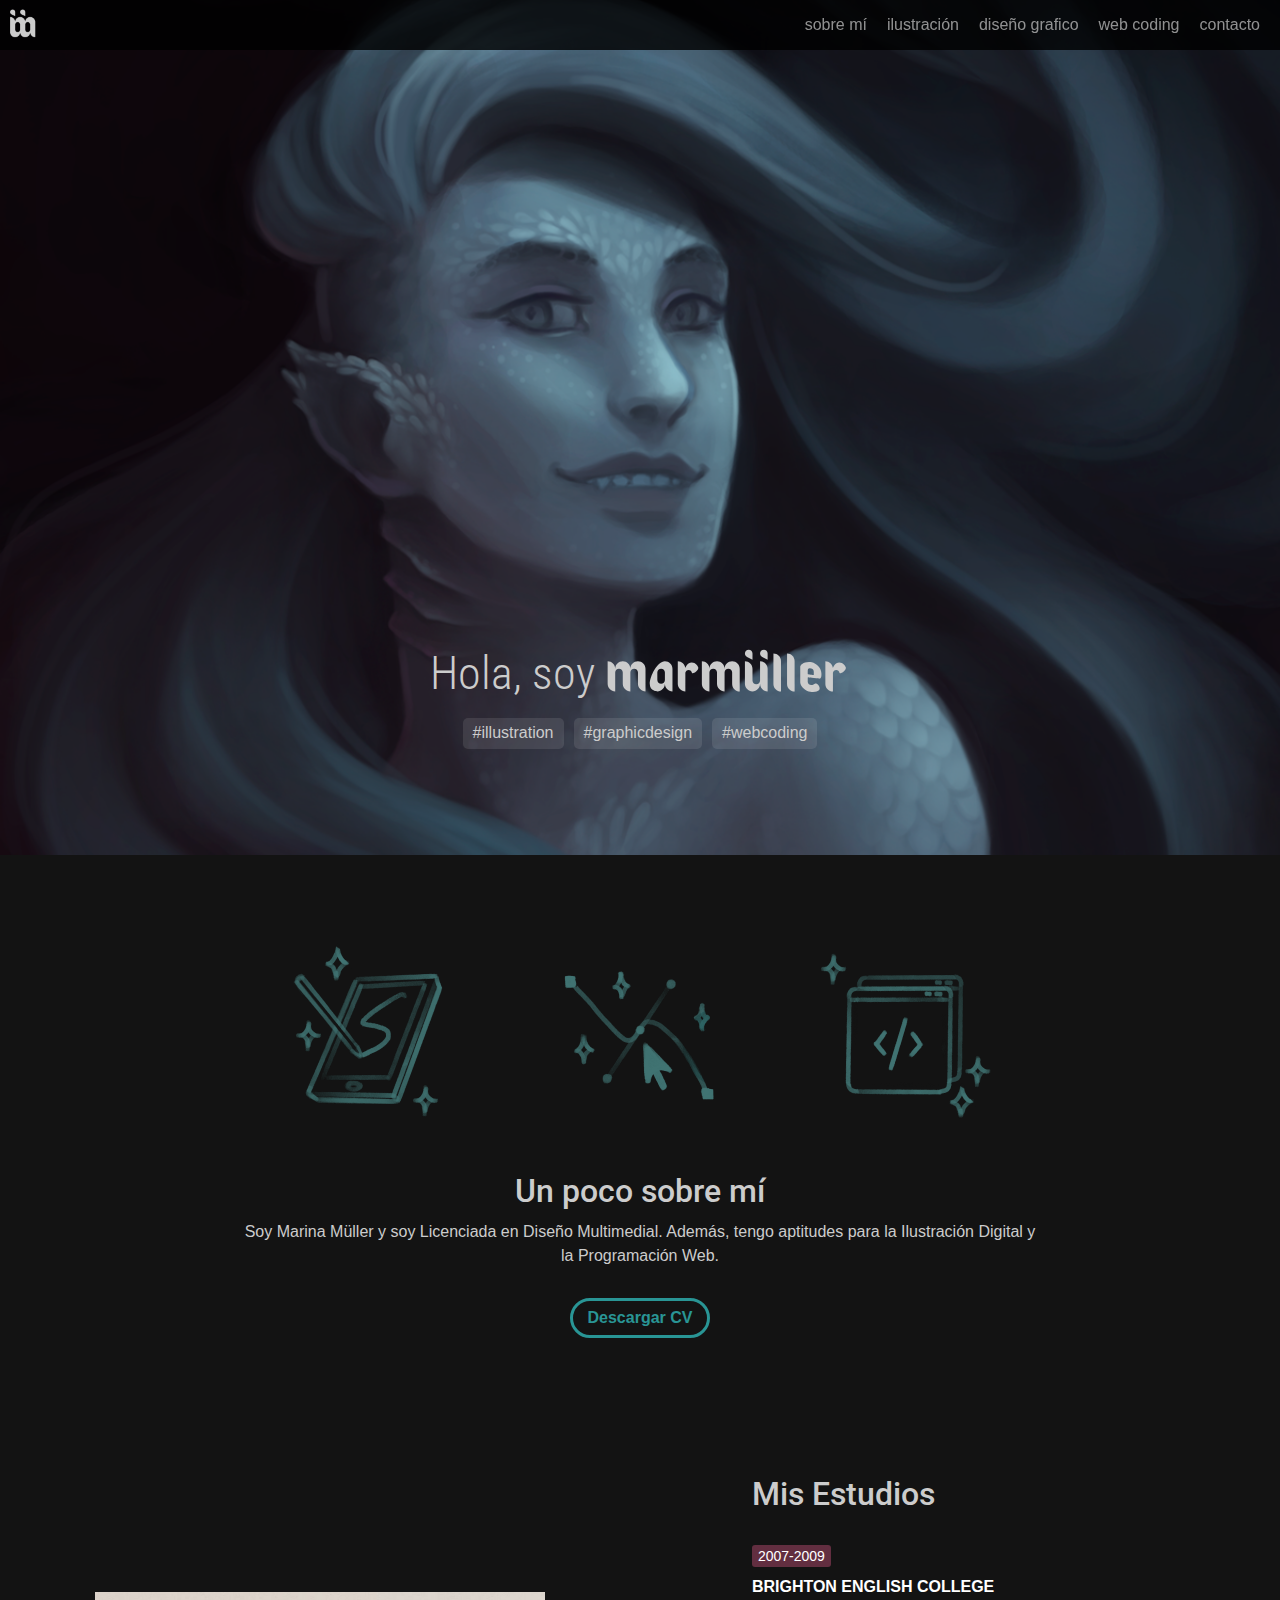
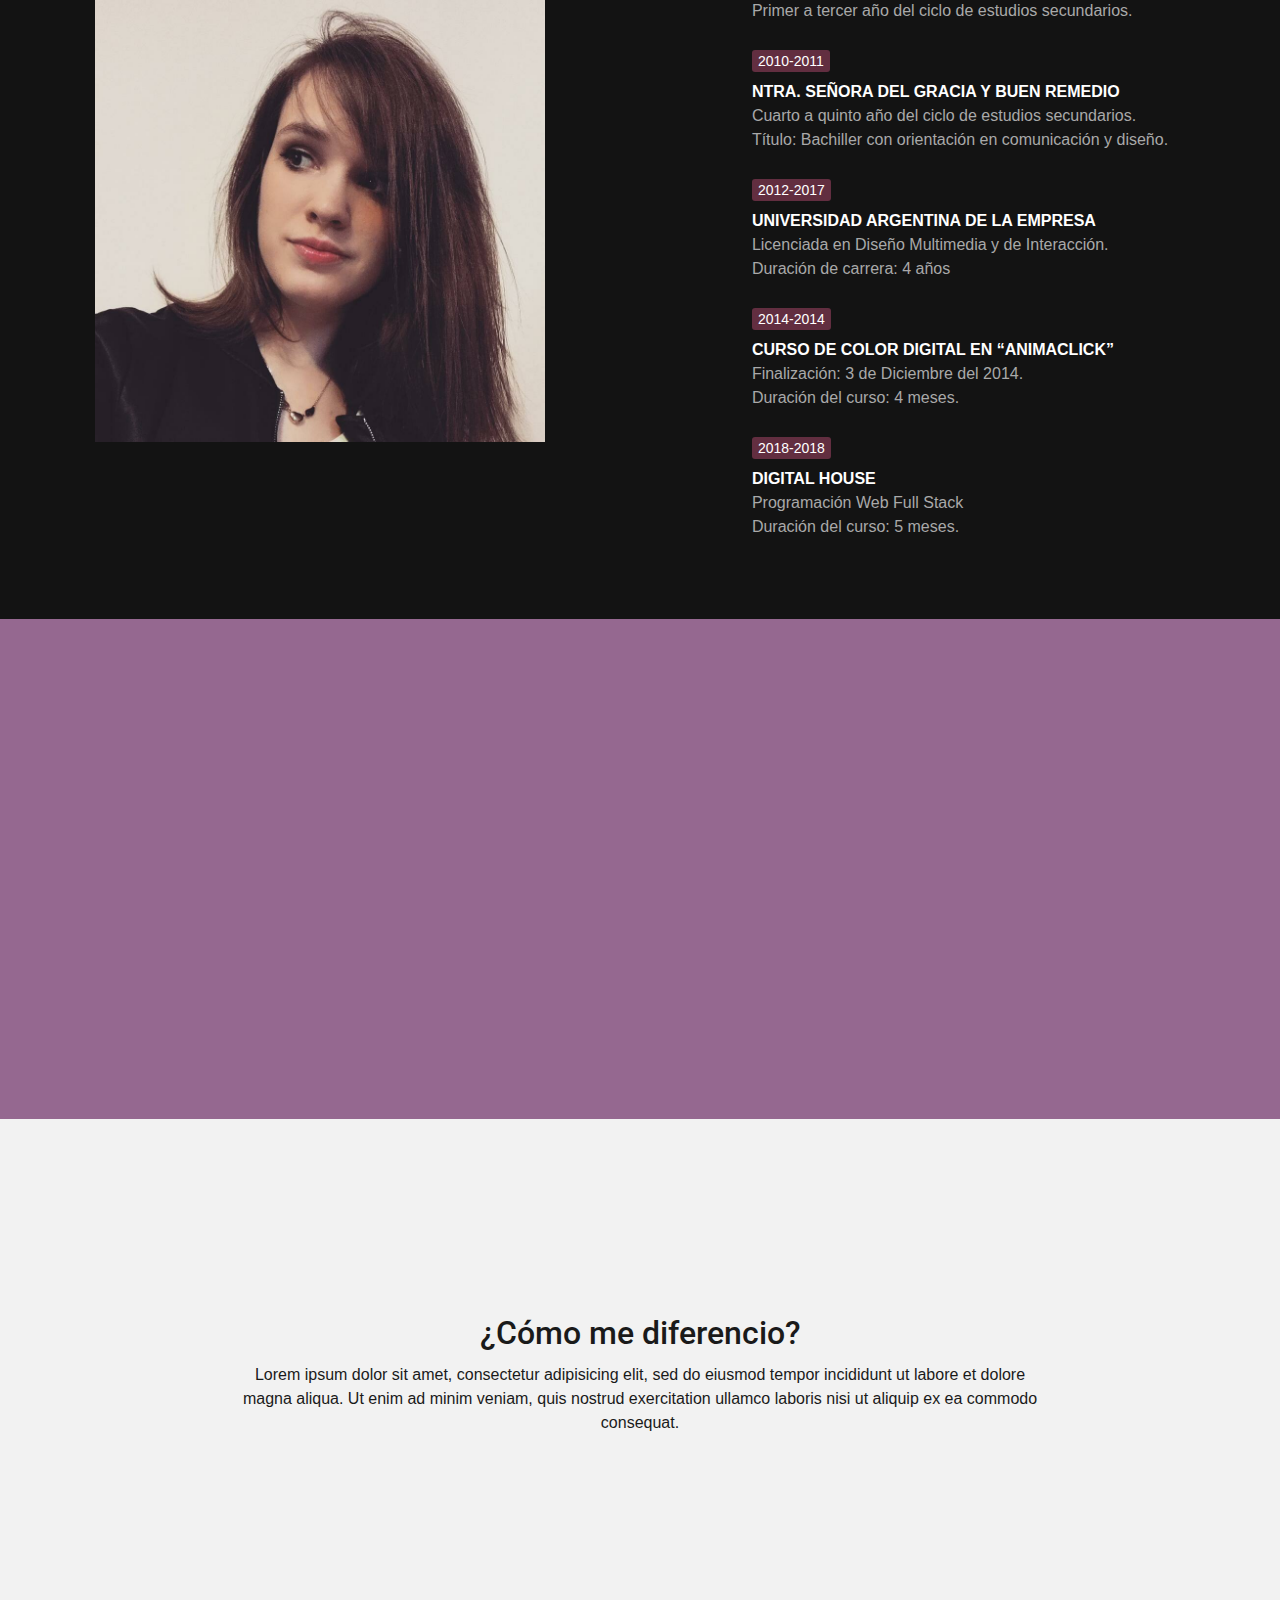
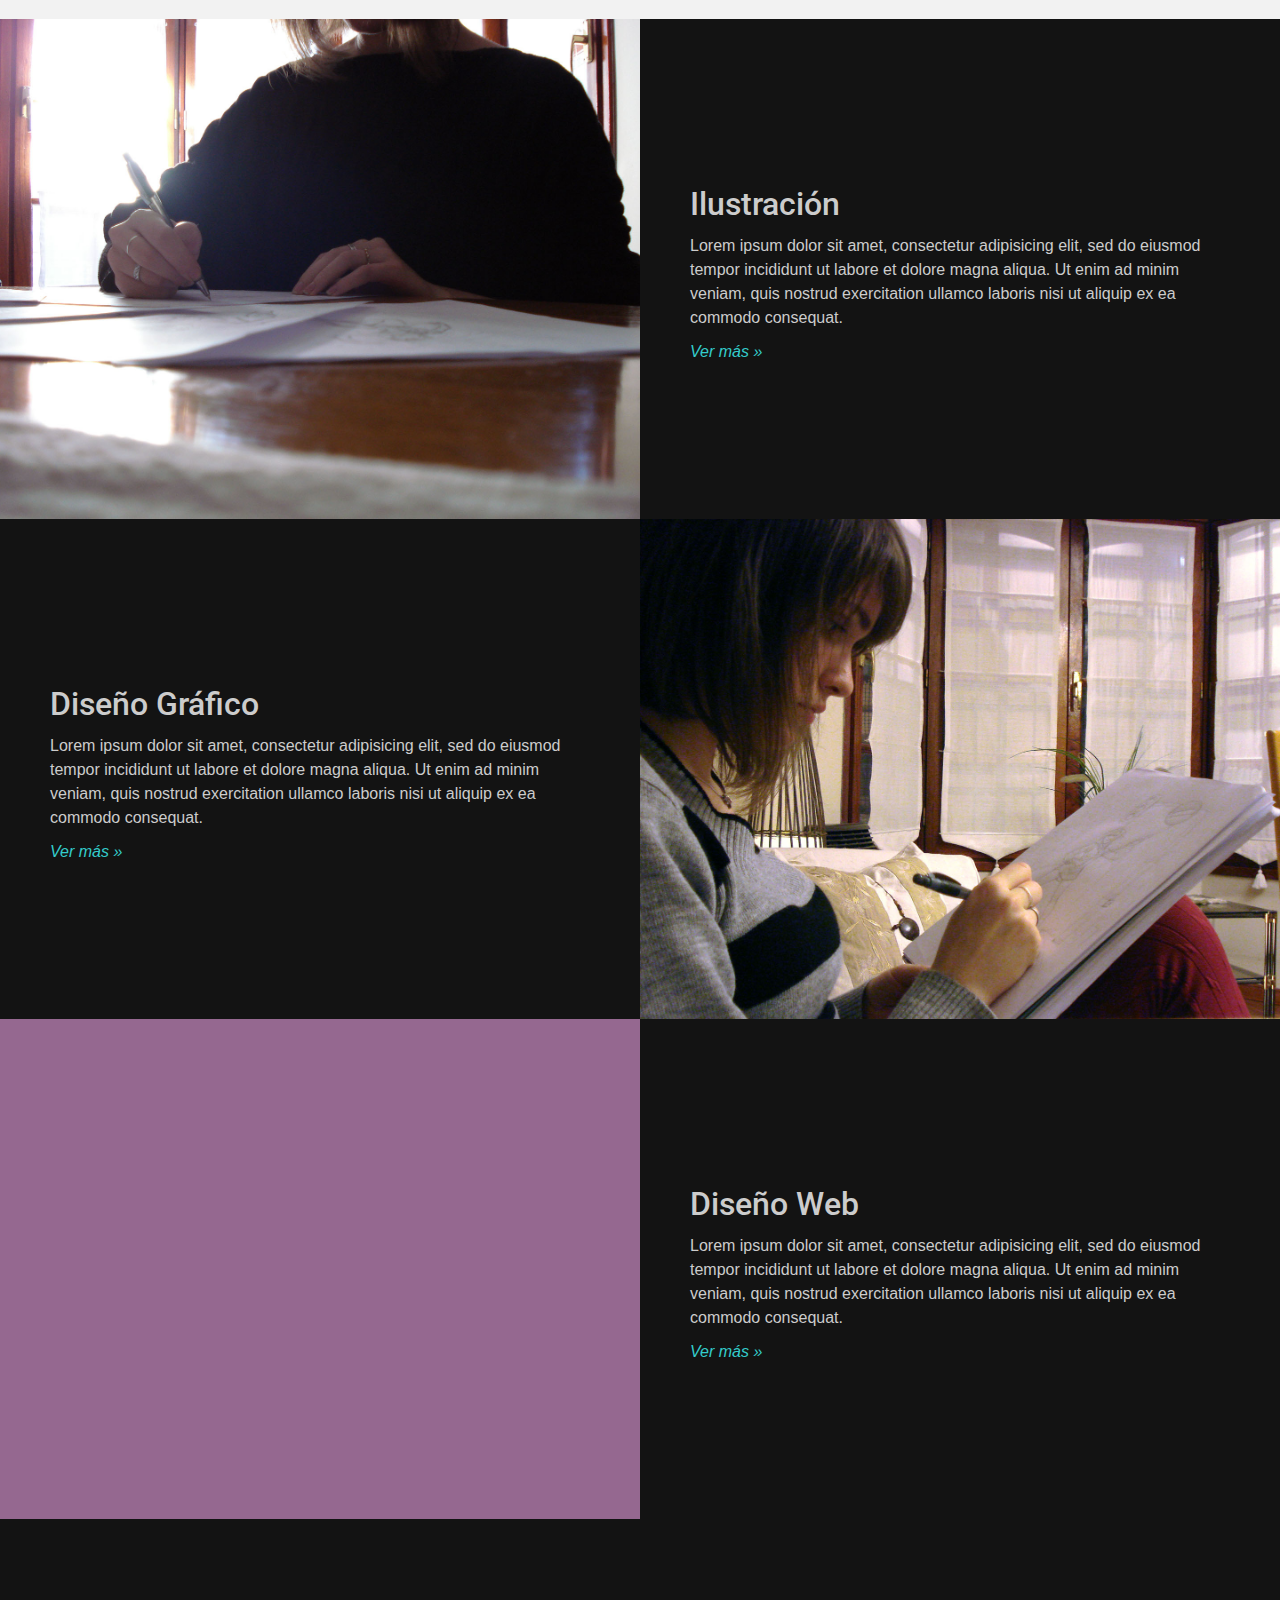
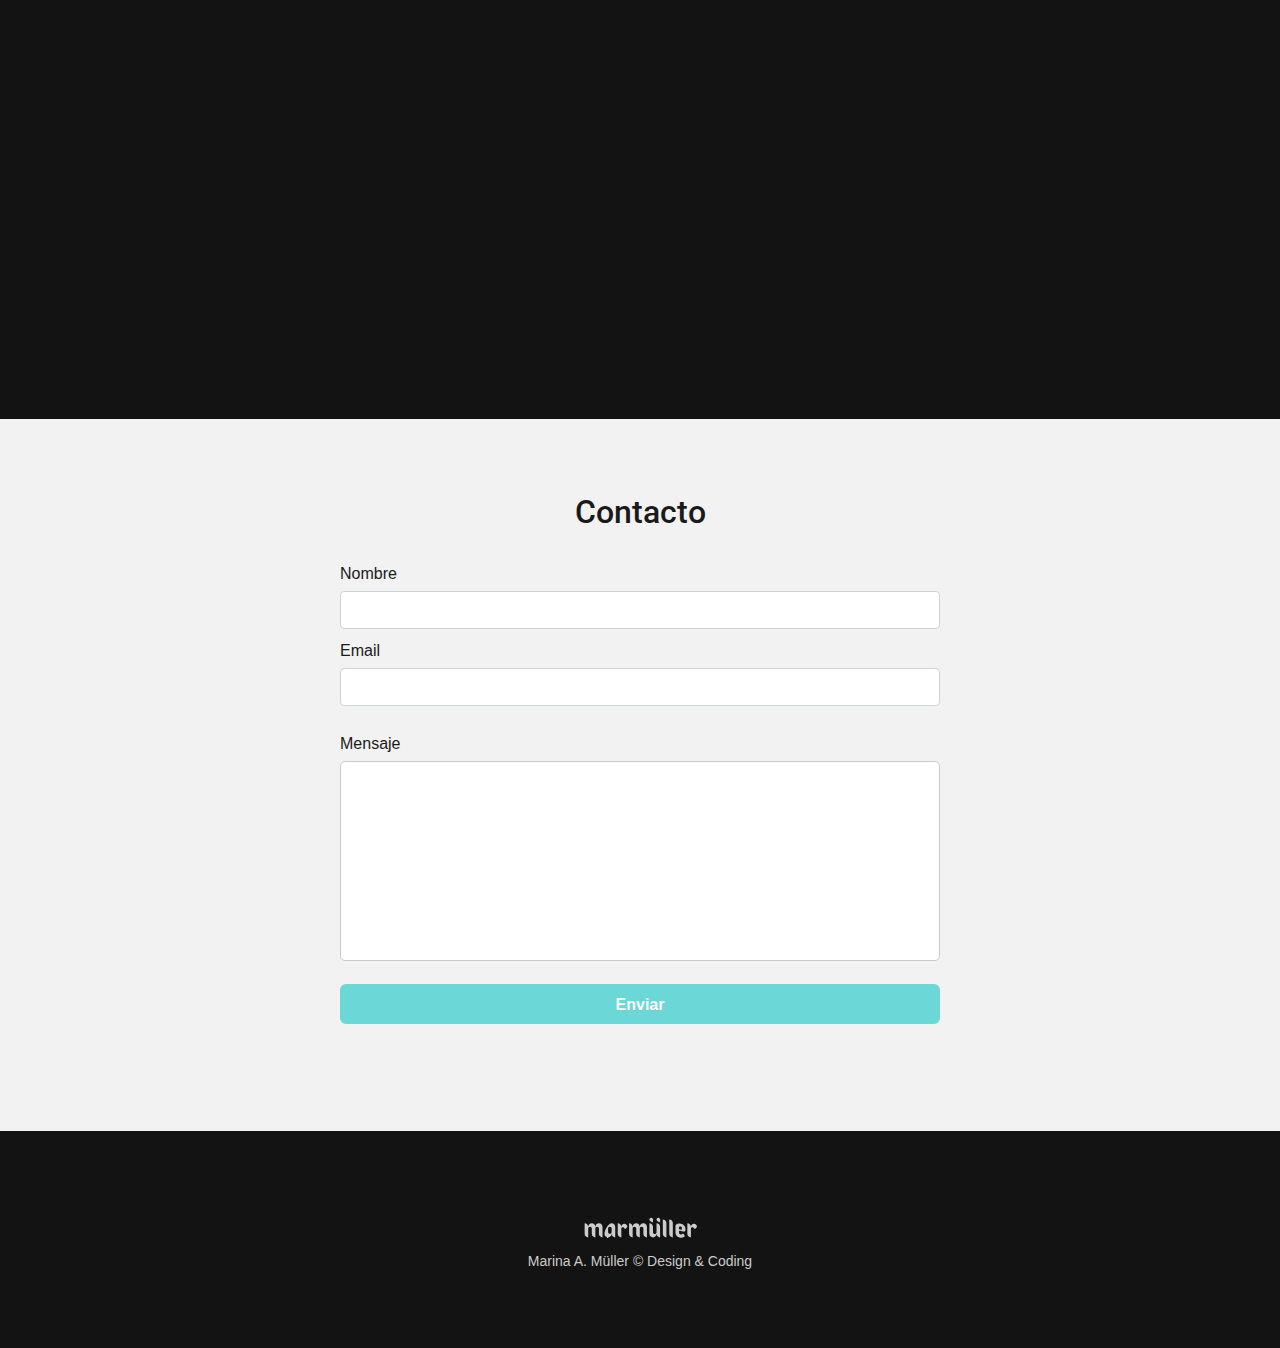
==== commit ed8f909e: "Avance Entrega N4" ====
--- a/index.html
+++ b/index.html
@@ -42,11 +42,6 @@
         </a>
       </div>
 
-      <!--
-      <button class="btn btn-secondary dropdown-toggle" type="button" id="dropdownMenuButton" data-toggle="dropdown" aria-haspopup="true" aria-expanded="false">
-        Dropdown button
-      </button>
-      -->
 
       <div id="nav__menu" class="myButtons">
         <a href="#" class="nav__menu-button">
@@ -76,9 +71,9 @@
           <object class="marmuller-logo" data="images/svg/marmuller_logo_1.svg" width="250"></object>
         </span>
         <ul>
-          <li class="rounded-pill"><a href="#block__illustration">#illustration</a></li>
-          <li class="rounded-pill"><a href="#block__graphicdesign">#graphicdesign</a></li>
-          <li class="rounded-pill"><a href="#block__webcoding">#webcoding</a></li>
+          <li><a href="#block__illustration">#illustration</a></li>
+          <li><a href="#block__graphicdesign">#graphicdesign</a></li>
+          <li><a href="#block__webcoding">#webcoding</a></li>
         </ul>
       </div>
     </div>
@@ -88,25 +83,17 @@
 
     <div id="block__sobremi" class="section center-content">
       <div class="section-info">
-
-        <!--
-        <div class="bottom-space space-between">
-          <div class="img-icons icontemporal"></div>
-          <div class="img-icons icontemporal"></div>
-          <div class="img-icons icontemporal"></div>
-        </div>
-        -->
 
         <div class="container">
           <div class="row align-items-start">
             <div class="col-md-4 col-12 img-icons">
-              <img src="images/icons/icon_temporal.png" alt="">
+              <img src="images/icons/icon_intro_1.png" alt="">
             </div>
             <div class="col-md-4 col-12 img-icons">
-              <img src="images/icons/icon_temporal.png" alt="">
+              <img src="images/icons/icon_intro_2.png" alt="">
             </div>
             <div class="col-md-4 col-12 img-icons">
-              <img src="images/icons/icon_temporal.png" alt="">
+              <img src="images/icons/icon_intro_3.png" alt="">
             </div>
           </div>
         </div>
@@ -115,7 +102,7 @@
           Un poco sobre mí
         </h2>
         <article class="center-txt">
-          Lorem ipsum dolor sit amet, consectetur adipisicing elit, sed do eiusmod tempor incididunt ut labore et dolore magna aliqua. Ut enim ad minim veniam, quis nostrud exercitation ullamco laboris nisi ut aliquip ex ea commodo consequat.
+          Soy Marina Müller y soy Licenciada en Diseño Multimedial. Además, tengo aptitudes para la Ilustración Digital y la Programación Web.
         </article>
         <span>
           <a href="images/pdf/CV2019.pdf" target="_blank" class="my-button-download rounded-pill">
@@ -128,17 +115,50 @@
 
     <!-- SECCIÓN 2: Descripción -->
 
-    <div class="section">
-      <div class="half-section fondotemporal imgejemplo2">
-        <!--imagen-->
-      </div>
-      <div class="half-section center-content">
-        <div class="text-block">
+    <div class="section heightAuto">
+      <div class="half-section side-image">
+        <img src="images/jpg/photo_profile.jpg" alt="">
+      </div>
+      <div class="half-section center-content heightAuto">
+        <div class="text-block my-studies">
           <h2 class="">
-            Lorem ipsum dolor sit amet
+            Mis Estudios
           </h2>
           <article class="">
-            Lorem ipsum dolor sit amet, consectetur adipisicing elit, sed do eiusmod tempor incididunt ut labore et dolore magna aliqua. Ut enim ad minim veniam, quis nostrud exercitation ullamco laboris nisi ut aliquip ex ea commodo consequat.
+
+            <div>
+              <span class="date"><span>2007-2009</span></span>
+              <span class="place">BRIGHTON ENGLISH COLLEGE</span>
+              <span>Primer a tercer año del ciclo de estudios secundarios.</span>
+            </div>
+
+            <div>
+              <span class="date"><span>2010-2011</span></span>
+              <span class="place">NTRA. SEÑORA DEL GRACIA Y BUEN REMEDIO</span>
+              <span>Cuarto a quinto año del ciclo de estudios secundarios.</span>
+              <span>Título: Bachiller con orientación en comunicación y diseño.</span>
+            </div>
+
+            <div>
+              <span class="date"><span>2012-2017</span></span>
+              <span class="place">UNIVERSIDAD ARGENTINA DE LA EMPRESA</span>
+              <span>Licenciada en Diseño Multimedia y de Interacción.</span>
+              <span>Duración de carrera: 4 años</span>
+            </div>
+
+            <div>
+              <span class="date"><span>2014-2014</span></span>
+              <span class="place">CURSO DE COLOR DIGITAL EN “ANIMACLICK”</span>
+              <span>Finalización: 3 de Diciembre del 2014.</span>
+              <span>Duración del curso: 4 meses.</span>
+            </div>
+
+            <div>
+              <span class="date"><span>2018-2018</span></span>
+              <span class="place">DIGITAL HOUSE</span>
+              <span>Programación Web Full Stack</span>
+              <span>Duración del curso: 5 meses.</span>
+            </div>
           </article>
         </div>
       </div>
@@ -157,7 +177,7 @@
     <div class="height300 section center-content whitebg">
       <div class="section-info">
         <h2 class="center-txt">
-          Lorem ipsum dolor sit amet
+          ¿Cómo me diferencio?
         </h2>
         <article class="center-txt">
           Lorem ipsum dolor sit amet, consectetur adipisicing elit, sed do eiusmod tempor incididunt ut labore et dolore magna aliqua. Ut enim ad minim veniam, quis nostrud exercitation ullamco laboris nisi ut aliquip ex ea commodo consequat.
@@ -169,7 +189,7 @@
     <!-- SECCIÓN 5:   -->
 
     <div id="block__illustration" class="section">
-      <div class="half-section fondotemporal imgejemplo3">
+      <div class="half-section fondotemporal img-illustration">
         <!-- imagen -->
       </div>
       <div class="half-section center-content">
@@ -181,7 +201,7 @@
             Lorem ipsum dolor sit amet, consectetur adipisicing elit, sed do eiusmod tempor incididunt ut labore et dolore magna aliqua. Ut enim ad minim veniam, quis nostrud exercitation ullamco laboris nisi ut aliquip ex ea commodo consequat.
           </article>
           <span>
-            <a href="illustration.html">Leer más »</a>
+            <a href="illustration.html">Ver más »</a>
           </span>
         </div>
       </div>
@@ -200,11 +220,11 @@
             Lorem ipsum dolor sit amet, consectetur adipisicing elit, sed do eiusmod tempor incididunt ut labore et dolore magna aliqua. Ut enim ad minim veniam, quis nostrud exercitation ullamco laboris nisi ut aliquip ex ea commodo consequat.
           </article>
           <span>
-            <a href="graphic-design.html">Leer más »</a>
+            <a href="graphic-design.html">Ver más »</a>
           </span>
         </div>
       </div>
-      <div class="half-section fondotemporal imgejemplo4">
+      <div class="half-section fondotemporal img-design">
         <!--imagen-->
       </div>
     </div>
@@ -213,7 +233,7 @@
     <!-- SECCIÓN 7:   -->
 
     <div id="block__webcoding" class="section">
-      <div class="half-section fondotemporal imgejemplo5">
+      <div class="half-section fondotemporal img-coding">
         <!-- imagen -->
       </div>
       <div class="half-section center-content">
@@ -225,7 +245,7 @@
             Lorem ipsum dolor sit amet, consectetur adipisicing elit, sed do eiusmod tempor incididunt ut labore et dolore magna aliqua. Ut enim ad minim veniam, quis nostrud exercitation ullamco laboris nisi ut aliquip ex ea commodo consequat.
           </article>
           <span>
-            <a href="web-coding.html">Leer más »</a>
+            <a href="web-coding.html">Ver más »</a>
           </span>
         </div>
       </div>
@@ -234,139 +254,15 @@
 
     <!-- SECCIÓN 8: MID BANNER -->
 
-    <div class="mid-banner imgejemplo imgcentrado imgfixed">
+    <div class="mid-banner img-banner imgcentrado imgfixed">
       <!--banner 2-->
     </div>
 
 
-    <!-- SECCIÓN 9: GALERÍA -->
-
-    <!--
-    <div id="block__gallery" class="padding50 auto-height section gallery whitebg">
-      <h2 class="center-txt">
-        Algunos de mis trabajos
-      </h2>
-      <span class="center-txt">
-        <a href="https://www.instagram.com/sokiwiholic/" target="_blank"> Más en Instagram </a>
-      </span>
-      <div class="gallery-images">
-
-        <div class="picture" data-toggle="modal" data-target="#exampleModal">
-        </div>
-
-        <div class="picture" data-toggle="modal" data-target="#exampleModal">
-        </div>
-
-        <div class="picture" data-toggle="modal" data-target="#exampleModal">
-        </div>
-
-        <div class="picture" data-toggle="modal" data-target="#exampleModal">
-        </div>
-
-        <div class="picture" data-toggle="modal" data-target="#exampleModal">
-        </div>
-
-        <div class="picture" data-toggle="modal" data-target="#exampleModal">
-        </div>
-
-        <div class="picture" data-toggle="modal" data-target="#exampleModal">
-        </div>
-
-        <div class="picture" data-toggle="modal" data-target="#exampleModal">
-        </div>
-
-        <div class="picture" data-toggle="modal" data-target="#exampleModal">
-        </div>
-
-        <div class="picture" data-toggle="modal" data-target="#exampleModal">
-        </div>
-
-        <div class="picture" data-toggle="modal" data-target="#exampleModal">
-        </div>
-
-        <div class="picture" data-toggle="modal" data-target="#exampleModal">
-        </div>
-
-        <div class="picture" data-toggle="modal" data-target="#exampleModal">
-        </div>
-
-        <div class="picture" data-toggle="modal" data-target="#exampleModal">
-        </div>
-
-        <div class="picture" data-toggle="modal" data-target="#exampleModal">
-        </div>
-
-      </div>
-
-    </div>
-    -->
-
-
-    <!-- Modal -->
-    <div class="modal fade" id="exampleModal" tabindex="-1" aria-labelledby="exampleModalLabel" aria-hidden="true">
-      <div class="modal-dialog img-dialog">
-        <div class="modal-content">
-          <div class="modal-header img-header">
-            <h5 class="modal-title img-title" id="exampleModalLabel">Título de la Imagen</h5>
-            <button type="button" class="close" data-dismiss="modal" aria-label="Close">
-              <span aria-hidden="true">&times;</span>
-            </button>
-          </div>
-          <div class="modal-body picture-large">
-            <img src="images/art/art-06.png" alt="">
-          </div>
-        </div>
-      </div>
-    </div>
-
-
-    <!-- SECCIÓN 11: CUADRO PRECIOS -->
-
-    <!--
-
-    <div class="height300 section center-content">
-      <div class="section-info">
-        <h2 class="center-txt">
-          Lista de Precios
-        </h2>
-
-        <div class="pricesheet center-content">
-          <table>
-            <thead>
-              <tr>
-                <th></th>
-                <th>Flat</th>
-                <th>Shaded</th>
-                <th>Detailed</th>
-              </tr>
-            </thead>
-            <tbody>
-              <tr>
-                <th>Medio cuerpo</th>
-                <td>USD 15</td>
-                <td>USD 25</td>
-                <td>USD 45</td>
-              </tr>
-              <tr>
-                <th>Cuerpo entero</th>
-                <td>USD 20</td>
-                <td>USD 30</td>
-                <td>USD 55</td>
-              </tr>
-            </tbody>
-          </table>
-        </div>
-
-      </div>
-    </div>
-
-    -->
-
-
     <!-- SECCIÓN 12: FORM -->
 
     <div id="block__contacto" class="padding50 section center-content auto-height whitebg">
-      <div class="width60 section-info section-info--modifier max-width-form">
+      <div class="section-info section-info--modifier max-width-form">
 
         <h2 class="center-txt">
           Contacto
--- a/styles/css/style.css
+++ b/styles/css/style.css
@@ -126,34 +126,64 @@
 }
 
 /* line 1, ../../../../GitHub/portfolio-muller/styles/scss/_bgimage.scss */
+.img-banner {
+  background-image: url(../../images/bg/blue-mermaid.png);
+  background-position: center;
+  background-size: cover;
+}
+
+/* line 7, ../../../../GitHub/portfolio-muller/styles/scss/_bgimage.scss */
 .imgejemplo {
   background-image: url(../../images/bg/poisoned-2.png);
-}
-
-/* line 6, ../../../../GitHub/portfolio-muller/styles/scss/_bgimage.scss */
+  background-position: center;
+  background-size: cover;
+}
+
+/* line 14, ../../../../GitHub/portfolio-muller/styles/scss/_bgimage.scss */
 .imgejemplo2 {
   background-image: url(../../images/art/art-01.png);
   background-position: center;
   background-size: cover;
 }
 
-/* line 6, ../../../../GitHub/portfolio-muller/styles/scss/_bgimage.scss */
+/* line 14, ../../../../GitHub/portfolio-muller/styles/scss/_bgimage.scss */
 .imgejemplo3 {
   background-image: url(../../images/art/art-02.png);
   background-position: center;
   background-size: cover;
 }
 
-/* line 6, ../../../../GitHub/portfolio-muller/styles/scss/_bgimage.scss */
+/* line 14, ../../../../GitHub/portfolio-muller/styles/scss/_bgimage.scss */
 .imgejemplo4 {
   background-image: url(../../images/art/art-03.png);
   background-position: center;
   background-size: cover;
 }
 
-/* line 6, ../../../../GitHub/portfolio-muller/styles/scss/_bgimage.scss */
+/* line 14, ../../../../GitHub/portfolio-muller/styles/scss/_bgimage.scss */
 .imgejemplo5 {
   background-image: url(../../images/art/art-04.png);
+  background-position: center;
+  background-size: cover;
+}
+
+/* line 22, ../../../../GitHub/portfolio-muller/styles/scss/_bgimage.scss */
+.img-illustration {
+  background-image: url(../../images/jpg/foto_1.jpg);
+  background-position: center;
+  background-size: cover;
+}
+
+/* line 28, ../../../../GitHub/portfolio-muller/styles/scss/_bgimage.scss */
+.img-design {
+  background-image: url(../../images/jpg/foto_2.jpg);
+  background-position: center;
+  background-size: cover;
+}
+
+/* line 34, ../../../../GitHub/portfolio-muller/styles/scss/_bgimage.scss */
+.img-coding {
+  background-image: url(../../images/jpg/foto_3.jpg);
   background-position: center;
   background-size: cover;
 }
@@ -363,95 +393,95 @@
 /* line 179, ../../../../GitHub/portfolio-muller/styles/scss/style.scss */
 .header__banner-txt li {
   margin: 0 5px;
-  padding: 4px 10px;
+  padding: 3px 10px 4px 10px;
   border-radius: 5px;
   background-color: rgba(255, 255, 255, 0.1);
   transition: background-color 0.5s ease-out;
-}
-
-/* line 186, ../../../../GitHub/portfolio-muller/styles/scss/style.scss */
+  margin-bottom: 10px;
+}
+
+/* line 187, ../../../../GitHub/portfolio-muller/styles/scss/style.scss */
 .header__banner-txt li:hover {
   background-color: rgba(255, 255, 255, 0.2);
 }
 
-/* line 192, ../../../../GitHub/portfolio-muller/styles/scss/style.scss */
+/* line 194, ../../../../GitHub/portfolio-muller/styles/scss/style.scss */
 .mid-banner {
   height: 500px;
   background-color: #956890;
 }
 
-/* line 198, ../../../../GitHub/portfolio-muller/styles/scss/style.scss */
+/* line 200, ../../../../GitHub/portfolio-muller/styles/scss/style.scss */
 .section {
   height: 500px;
   display: flex;
   align-items: center;
 }
 
-/* line 204, ../../../../GitHub/portfolio-muller/styles/scss/style.scss */
+/* line 206, ../../../../GitHub/portfolio-muller/styles/scss/style.scss */
 .section-2 {
   height: auto;
   display: flex;
   flex-direction: column;
 }
 
-/* line 210, ../../../../GitHub/portfolio-muller/styles/scss/style.scss */
+/* line 212, ../../../../GitHub/portfolio-muller/styles/scss/style.scss */
 .section-info {
   /*width: 60%;*/
   margin: 10vw;
   max-width: 800px;
 }
 
-/* line 216, ../../../../GitHub/portfolio-muller/styles/scss/style.scss */
+/* line 218, ../../../../GitHub/portfolio-muller/styles/scss/style.scss */
 .section-info--modifier {
   margin: 5vw 10vw 8vw 10vw;
   max-width: 800px;
 }
 
-/* line 221, ../../../../GitHub/portfolio-muller/styles/scss/style.scss */
+/* line 223, ../../../../GitHub/portfolio-muller/styles/scss/style.scss */
 .section-info-2 {
   /*width: 60%;*/
   margin: 50px;
   max-width: 800px;
 }
 
-/* line 227, ../../../../GitHub/portfolio-muller/styles/scss/style.scss */
+/* line 229, ../../../../GitHub/portfolio-muller/styles/scss/style.scss */
 .img-icons {
   display: flex;
   justify-content: center;
 }
 
-/* line 231, ../../../../GitHub/portfolio-muller/styles/scss/style.scss */
+/* line 233, ../../../../GitHub/portfolio-muller/styles/scss/style.scss */
 .img-icons img {
   width: 200px;
   height: 200px;
-  background-color: #956890;
-}
-
-/* line 238, ../../../../GitHub/portfolio-muller/styles/scss/style.scss */
+}
+
+/* line 239, ../../../../GitHub/portfolio-muller/styles/scss/style.scss */
 .half-section {
   width: 50%;
   height: 500px;
 }
 
 /* SOBRE MÍ */
-/* line 246, ../../../../GitHub/portfolio-muller/styles/scss/style.scss */
+/* line 247, ../../../../GitHub/portfolio-muller/styles/scss/style.scss */
 #block__sobremi {
   margin: 30px 0;
 }
 
-/* line 249, ../../../../GitHub/portfolio-muller/styles/scss/style.scss */
+/* line 250, ../../../../GitHub/portfolio-muller/styles/scss/style.scss */
 #block__sobremi h2 {
   margin-top: 40px;
 }
 
-/* line 253, ../../../../GitHub/portfolio-muller/styles/scss/style.scss */
+/* line 254, ../../../../GitHub/portfolio-muller/styles/scss/style.scss */
 #block__sobremi span {
   display: flex;
   justify-content: center;
   margin-top: 30px;
 }
 
-/* line 260, ../../../../GitHub/portfolio-muller/styles/scss/style.scss */
+/* line 261, ../../../../GitHub/portfolio-muller/styles/scss/style.scss */
 a.my-button-download {
   padding: 5px 10px;
   color: #33cccc;
@@ -467,35 +497,89 @@
   transition: opacity 0.5s ease-out;
 }
 
-/* line 274, ../../../../GitHub/portfolio-muller/styles/scss/style.scss */
+/* line 275, ../../../../GitHub/portfolio-muller/styles/scss/style.scss */
 a.my-button-download:hover {
   opacity: 1.0;
 }
 
+/* MIS ESTIDIOS */
+/* line 284, ../../../../GitHub/portfolio-muller/styles/scss/style.scss */
+.my-studies article {
+  display: flex;
+  flex-direction: column;
+  margin-top: 25px;
+}
+
+/* line 288, ../../../../GitHub/portfolio-muller/styles/scss/style.scss */
+.my-studies article div {
+  display: flex;
+  flex-direction: column;
+  margin-bottom: 20px;
+}
+
+/* line 292, ../../../../GitHub/portfolio-muller/styles/scss/style.scss */
+.my-studies article div span {
+  color: #a9a9a9;
+}
+
+/* line 295, ../../../../GitHub/portfolio-muller/styles/scss/style.scss */
+.my-studies article div span.date {
+  font-size: 14px;
+  margin: 8px 0;
+}
+
+/* line 298, ../../../../GitHub/portfolio-muller/styles/scss/style.scss */
+.my-studies article div span.date span {
+  background-color: #622e40;
+  border-radius: 3px;
+  padding: 3px 6px;
+  color: white;
+}
+
+/* line 305, ../../../../GitHub/portfolio-muller/styles/scss/style.scss */
+.my-studies article div span.place {
+  display: block;
+  color: white;
+  font-weight: bold;
+}
+
+/* line 314, ../../../../GitHub/portfolio-muller/styles/scss/style.scss */
+.side-image {
+  display: flex;
+  align-items: center;
+  justify-content: center;
+}
+
+/* line 318, ../../../../GitHub/portfolio-muller/styles/scss/style.scss */
+.side-image img {
+  width: 80%;
+  max-width: 450px;
+}
+
 /* GALLERÍA */
-/* line 281, ../../../../GitHub/portfolio-muller/styles/scss/style.scss */
+/* line 327, ../../../../GitHub/portfolio-muller/styles/scss/style.scss */
 #block__gallery {
   /*padding: 90px 0 0 0;*/
 }
 
-/* line 285, ../../../../GitHub/portfolio-muller/styles/scss/style.scss */
+/* line 331, ../../../../GitHub/portfolio-muller/styles/scss/style.scss */
 .gallery {
   display: flex;
   flex-direction: column;
   /*padding-top: 25px;*/
 }
 
-/* line 290, ../../../../GitHub/portfolio-muller/styles/scss/style.scss */
+/* line 336, ../../../../GitHub/portfolio-muller/styles/scss/style.scss */
 .gallery h2 {
   color: #1a1a1a;
 }
 
-/* line 294, ../../../../GitHub/portfolio-muller/styles/scss/style.scss */
+/* line 340, ../../../../GitHub/portfolio-muller/styles/scss/style.scss */
 .gallery span {
   margin-bottom: 20px;
 }
 
-/* line 298, ../../../../GitHub/portfolio-muller/styles/scss/style.scss */
+/* line 344, ../../../../GitHub/portfolio-muller/styles/scss/style.scss */
 .gallery span a {
   font-family: "Roboto", sans-serif;
   font-size: 22px;
@@ -503,12 +587,12 @@
   font-style: italic;
 }
 
-/* line 304, ../../../../GitHub/portfolio-muller/styles/scss/style.scss */
+/* line 350, ../../../../GitHub/portfolio-muller/styles/scss/style.scss */
 .gallery span a:hover {
   border-bottom: 2px solid #8664a6;
 }
 
-/* line 309, ../../../../GitHub/portfolio-muller/styles/scss/style.scss */
+/* line 355, ../../../../GitHub/portfolio-muller/styles/scss/style.scss */
 .gallery .images {
   width: 100%;
   /*margin-top: 25px;*/
@@ -519,12 +603,12 @@
   flex-wrap: wrap;
 }
 
-/* line 320, ../../../../GitHub/portfolio-muller/styles/scss/style.scss */
+/* line 366, ../../../../GitHub/portfolio-muller/styles/scss/style.scss */
 .auto-height {
   height: auto !important;
 }
 
-/* line 324, ../../../../GitHub/portfolio-muller/styles/scss/style.scss */
+/* line 370, ../../../../GitHub/portfolio-muller/styles/scss/style.scss */
 .picture {
   cursor: pointer;
   width: 20%;
@@ -542,29 +626,29 @@
   transition-timing-function: ease-out;
 }
 
-/* line 341, ../../../../GitHub/portfolio-muller/styles/scss/style.scss */
+/* line 387, ../../../../GitHub/portfolio-muller/styles/scss/style.scss */
 .picture:hover {
   filter: grayscale(10%);
   opacity: 1.0;
 }
 
-/* line 347, ../../../../GitHub/portfolio-muller/styles/scss/style.scss */
+/* line 393, ../../../../GitHub/portfolio-muller/styles/scss/style.scss */
 .img-dialog {
   max-width: fit-content;
   margin: 4rem auto;
 }
 
-/* line 352, ../../../../GitHub/portfolio-muller/styles/scss/style.scss */
+/* line 398, ../../../../GitHub/portfolio-muller/styles/scss/style.scss */
 .img-header {
   padding: 0.5rem 0.5rem 0.3rem 0.5rem;
 }
 
-/* line 356, ../../../../GitHub/portfolio-muller/styles/scss/style.scss */
+/* line 402, ../../../../GitHub/portfolio-muller/styles/scss/style.scss */
 .img-title.h5, h5 {
   font-size: 1rem;
 }
 
-/* line 360, ../../../../GitHub/portfolio-muller/styles/scss/style.scss */
+/* line 406, ../../../../GitHub/portfolio-muller/styles/scss/style.scss */
 .picture-large {
   /*height: 80vh;*/
   padding: 0;
@@ -578,7 +662,7 @@
   border-bottom-left-radius: calc(.3rem - 1px);
 }
 
-/* line 372, ../../../../GitHub/portfolio-muller/styles/scss/style.scss */
+/* line 418, ../../../../GitHub/portfolio-muller/styles/scss/style.scss */
 .picture-large img {
   height: auto;
   max-height: 80vh;
@@ -586,7 +670,7 @@
   border-bottom-left-radius: calc(.3rem - 1px);
 }
 
-/* line 381, ../../../../GitHub/portfolio-muller/styles/scss/style.scss */
+/* line 427, ../../../../GitHub/portfolio-muller/styles/scss/style.scss */
 #block__videos iframe {
   width: 80vw;
   max-width: 800px;
@@ -594,29 +678,34 @@
 }
 
 /* ALGUNOS ESTILOS GENERALES */
-/* line 392, ../../../../GitHub/portfolio-muller/styles/scss/style.scss */
+/* line 437, ../../../../GitHub/portfolio-muller/styles/scss/style.scss */
+.heightAuto {
+  height: 100%;
+}
+
+/* line 441, ../../../../GitHub/portfolio-muller/styles/scss/style.scss */
 .padding50 {
   padding: 50px 0;
 }
 
-/* line 396, ../../../../GitHub/portfolio-muller/styles/scss/style.scss */
+/* line 445, ../../../../GitHub/portfolio-muller/styles/scss/style.scss */
 .fixed {
   position: fixed;
 }
 
-/* line 400, ../../../../GitHub/portfolio-muller/styles/scss/style.scss */
+/* line 449, ../../../../GitHub/portfolio-muller/styles/scss/style.scss */
 .whitebg {
   background-color: #f2f2f2;
   color: #1a1a1a;
 }
 
-/* line 405, ../../../../GitHub/portfolio-muller/styles/scss/style.scss */
+/* line 454, ../../../../GitHub/portfolio-muller/styles/scss/style.scss */
 .order {
   flex-direction: row;
 }
 
 /*TABLE*/
-/* line 413, ../../../../GitHub/portfolio-muller/styles/scss/style.scss */
+/* line 462, ../../../../GitHub/portfolio-muller/styles/scss/style.scss */
 .pricesheet table {
   border-radius: 8px;
   padding: 8px;
@@ -624,24 +713,24 @@
   background-color: #1e1e1e;
 }
 
-/* line 420, ../../../../GitHub/portfolio-muller/styles/scss/style.scss */
+/* line 469, ../../../../GitHub/portfolio-muller/styles/scss/style.scss */
 .pricesheet td, .pricesheet th {
   padding: 8px;
   text-align: center;
 }
 
 /* FONDOS IMG */
-/* line 429, ../../../../GitHub/portfolio-muller/styles/scss/style.scss */
+/* line 478, ../../../../GitHub/portfolio-muller/styles/scss/style.scss */
 .imgfixed {
   background-attachment: fixed;
 }
 
-/* line 433, ../../../../GitHub/portfolio-muller/styles/scss/style.scss */
+/* line 482, ../../../../GitHub/portfolio-muller/styles/scss/style.scss */
 .imgcentrado {
   background-position: center;
 }
 
-/* line 437, ../../../../GitHub/portfolio-muller/styles/scss/style.scss */
+/* line 486, ../../../../GitHub/portfolio-muller/styles/scss/style.scss */
 .icontemporal {
   background-image: url(../../images/icons/icon_temporal.png);
   background-position: center;
@@ -649,35 +738,41 @@
 }
 
 /* FORM */
-/* line 446, ../../../../GitHub/portfolio-muller/styles/scss/style.scss */
+/* line 495, ../../../../GitHub/portfolio-muller/styles/scss/style.scss */
+.no-margin {
+  margin: 0;
+}
+
+/* line 499, ../../../../GitHub/portfolio-muller/styles/scss/style.scss */
 .max-width-form {
-  max-width: 500px;
-}
-
-/* line 450, ../../../../GitHub/portfolio-muller/styles/scss/style.scss */
+  width: 100%;
+  max-width: 600px;
+}
+
+/* line 504, ../../../../GitHub/portfolio-muller/styles/scss/style.scss */
 #block__contacto {
   padding-top: 0;
   padding-bottom: 0;
 }
 
-/* line 455, ../../../../GitHub/portfolio-muller/styles/scss/style.scss */
+/* line 509, ../../../../GitHub/portfolio-muller/styles/scss/style.scss */
 form {
   display: flex;
   flex-direction: column;
   margin-top: 20px;
 }
 
-/* line 460, ../../../../GitHub/portfolio-muller/styles/scss/style.scss */
+/* line 514, ../../../../GitHub/portfolio-muller/styles/scss/style.scss */
 form * {
   margin-bottom: 5px;
 }
 
-/* line 464, ../../../../GitHub/portfolio-muller/styles/scss/style.scss */
+/* line 518, ../../../../GitHub/portfolio-muller/styles/scss/style.scss */
 form label {
   margin-top: 10px;
 }
 
-/* line 468, ../../../../GitHub/portfolio-muller/styles/scss/style.scss */
+/* line 522, ../../../../GitHub/portfolio-muller/styles/scss/style.scss */
 form input, form textarea {
   width: calc(100% - 24px);
   padding: 12px;
@@ -687,13 +782,13 @@
   font-size: 14px;
 }
 
-/* line 477, ../../../../GitHub/portfolio-muller/styles/scss/style.scss */
+/* line 531, ../../../../GitHub/portfolio-muller/styles/scss/style.scss */
 form input {
   width: 100%;
   height: 30px;
 }
 
-/* line 481, ../../../../GitHub/portfolio-muller/styles/scss/style.scss */
+/* line 535, ../../../../GitHub/portfolio-muller/styles/scss/style.scss */
 form input.myFormStyle:focus {
   color: #4d2e6b;
   font-weight: bold;
@@ -704,7 +799,7 @@
   box-shadow: inset 0px 0px 0px 2px #33cccc;
 }
 
-/* line 494, ../../../../GitHub/portfolio-muller/styles/scss/style.scss */
+/* line 548, ../../../../GitHub/portfolio-muller/styles/scss/style.scss */
 form textarea.myFormStyle {
   resize: none;
   width: 100%;
@@ -714,7 +809,7 @@
   line-height: 1.5;
 }
 
-/* line 502, ../../../../GitHub/portfolio-muller/styles/scss/style.scss */
+/* line 556, ../../../../GitHub/portfolio-muller/styles/scss/style.scss */
 form textarea.myFormStyle:focus {
   color: #4d2e6b;
   font-weight: bold;
@@ -725,7 +820,7 @@
   box-shadow: inset 0px 0px 0px 2px #33cccc;
 }
 
-/* line 515, ../../../../GitHub/portfolio-muller/styles/scss/style.scss */
+/* line 569, ../../../../GitHub/portfolio-muller/styles/scss/style.scss */
 form button.myButton {
   width: 100%;
   height: 40px;
@@ -740,7 +835,7 @@
   transition: opacity 0.5s ease-out;
 }
 
-/* line 528, ../../../../GitHub/portfolio-muller/styles/scss/style.scss */
+/* line 582, ../../../../GitHub/portfolio-muller/styles/scss/style.scss */
 form button.myButton:hover {
   border: 3px solid #33cccc;
   border-radius: 6px;
@@ -750,7 +845,7 @@
 }
 
 /* FOOTER */
-/* line 543, ../../../../GitHub/portfolio-muller/styles/scss/style.scss */
+/* line 597, ../../../../GitHub/portfolio-muller/styles/scss/style.scss */
 footer {
   font-size: 14px;
   text-align: center;
@@ -761,37 +856,37 @@
   justify-content: center;
 }
 
-/* line 552, ../../../../GitHub/portfolio-muller/styles/scss/style.scss */
+/* line 606, ../../../../GitHub/portfolio-muller/styles/scss/style.scss */
 footer * {
   margin: 5px 0;
 }
 
-/* line 556, ../../../../GitHub/portfolio-muller/styles/scss/style.scss */
+/* line 610, ../../../../GitHub/portfolio-muller/styles/scss/style.scss */
 footer .marmuller-logo {
   width: 120px;
   height: 25px;
 }
 
-/* line 561, ../../../../GitHub/portfolio-muller/styles/scss/style.scss */
+/* line 615, ../../../../GitHub/portfolio-muller/styles/scss/style.scss */
 footer div.redes * {
   margin: 0 2px;
 }
 
 @media only screen and (max-width: 768px) {
-  /* line 569, ../../../../GitHub/portfolio-muller/styles/scss/style.scss */
+  /* line 623, ../../../../GitHub/portfolio-muller/styles/scss/style.scss */
   .header__banner-txt {
     transform: translateY(-50px);
   }
-  /* line 572, ../../../../GitHub/portfolio-muller/styles/scss/style.scss */
+  /* line 626, ../../../../GitHub/portfolio-muller/styles/scss/style.scss */
   .header__banner-txt h1 {
     line-height: 40px;
     margin-bottom: 25px;
   }
-  /* line 581, ../../../../GitHub/portfolio-muller/styles/scss/style.scss */
+  /* line 635, ../../../../GitHub/portfolio-muller/styles/scss/style.scss */
   a.nav__menu-button {
     display: block;
   }
-  /* line 586, ../../../../GitHub/portfolio-muller/styles/scss/style.scss */
+  /* line 640, ../../../../GitHub/portfolio-muller/styles/scss/style.scss */
   .nav__menu-list {
     display: flex;
     flex-direction: column;
@@ -806,57 +901,47 @@
     padding: 10px 0;
     display: none;
   }
-  /* line 598, ../../../../GitHub/portfolio-muller/styles/scss/style.scss */
+  /* line 652, ../../../../GitHub/portfolio-muller/styles/scss/style.scss */
   .nav__menu-list a {
     padding: 10px 0;
   }
-  /* line 605, ../../../../GitHub/portfolio-muller/styles/scss/style.scss */
-  .header__banner-txt li {
-    margin-bottom: 10px;
-  }
-  /* line 609, ../../../../GitHub/portfolio-muller/styles/scss/style.scss */
+  /* line 659, ../../../../GitHub/portfolio-muller/styles/scss/style.scss */
   .half-section {
     width: 100%;
-    height: 500px;
-  }
-  /* line 616, ../../../../GitHub/portfolio-muller/styles/scss/style.scss */
+  }
+  /* line 665, ../../../../GitHub/portfolio-muller/styles/scss/style.scss */
   .picture {
     width: 50%;
     height: 50vw;
   }
-  /* line 621, ../../../../GitHub/portfolio-muller/styles/scss/style.scss */
+  /* line 670, ../../../../GitHub/portfolio-muller/styles/scss/style.scss */
   .section {
     height: auto;
     flex-direction: column;
   }
-  /* line 626, ../../../../GitHub/portfolio-muller/styles/scss/style.scss */
+  /* line 675, ../../../../GitHub/portfolio-muller/styles/scss/style.scss */
   .order {
     flex-direction: column-reverse;
   }
-  /* line 630, ../../../../GitHub/portfolio-muller/styles/scss/style.scss */
+  /* line 679, ../../../../GitHub/portfolio-muller/styles/scss/style.scss */
   .img-icons {
     margin-bottom: 20px;
   }
-  /* line 633, ../../../../GitHub/portfolio-muller/styles/scss/style.scss */
+  /* line 682, ../../../../GitHub/portfolio-muller/styles/scss/style.scss */
   .img-icons img {
     width: 60vw;
     height: 60vw;
   }
-  /*
-  .img-icons {
-    width: 100%;
-    height: 0;
-    padding-top: 100%;
-    background-color: green;
-    margin-bottom: 50px;
-  }
-  */
-  /* line 649, ../../../../GitHub/portfolio-muller/styles/scss/style.scss */
+  /* line 688, ../../../../GitHub/portfolio-muller/styles/scss/style.scss */
   .space-between {
     display: flex;
     justify-content: center;
     flex-direction: column;
   }
+  /* line 694, ../../../../GitHub/portfolio-muller/styles/scss/style.scss */
+  .max-width-form {
+    padding: 0 25px;
+  }
 }
 
 /*# sourceMappingURL=style.css.map */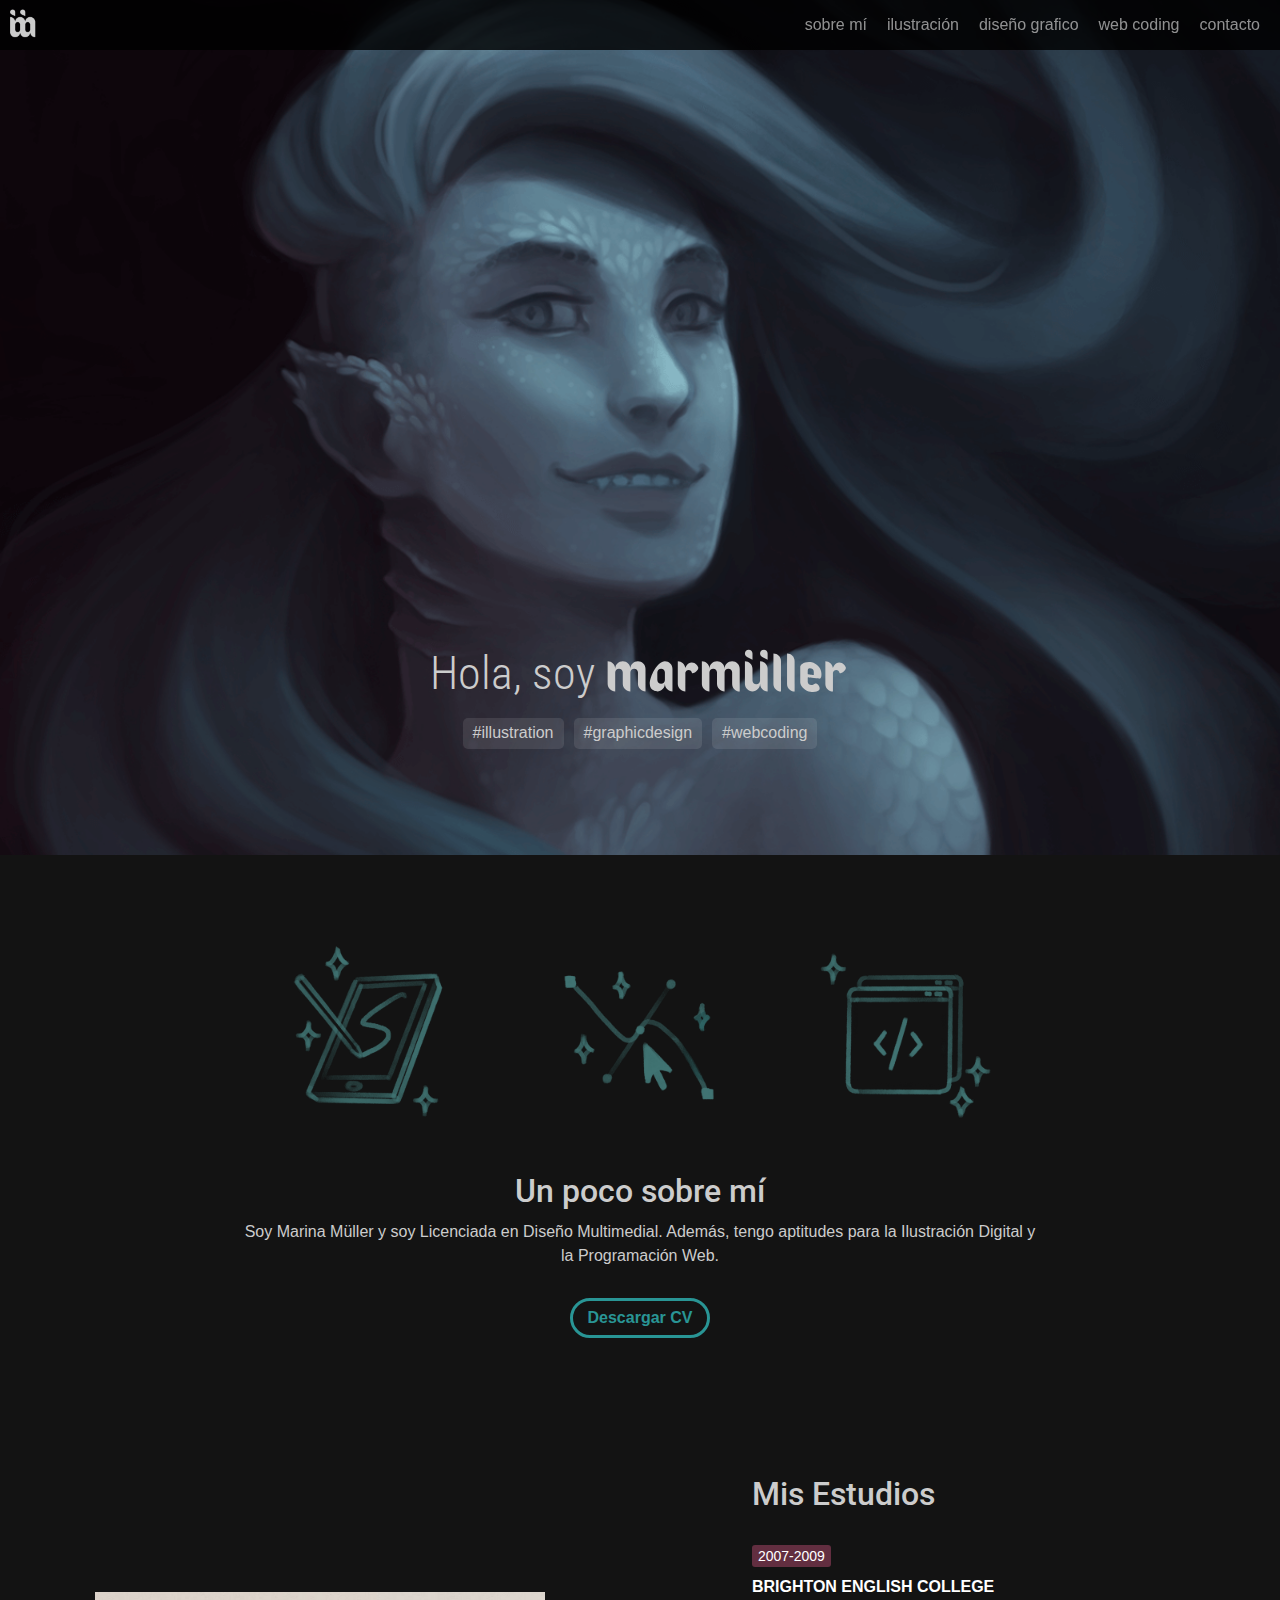
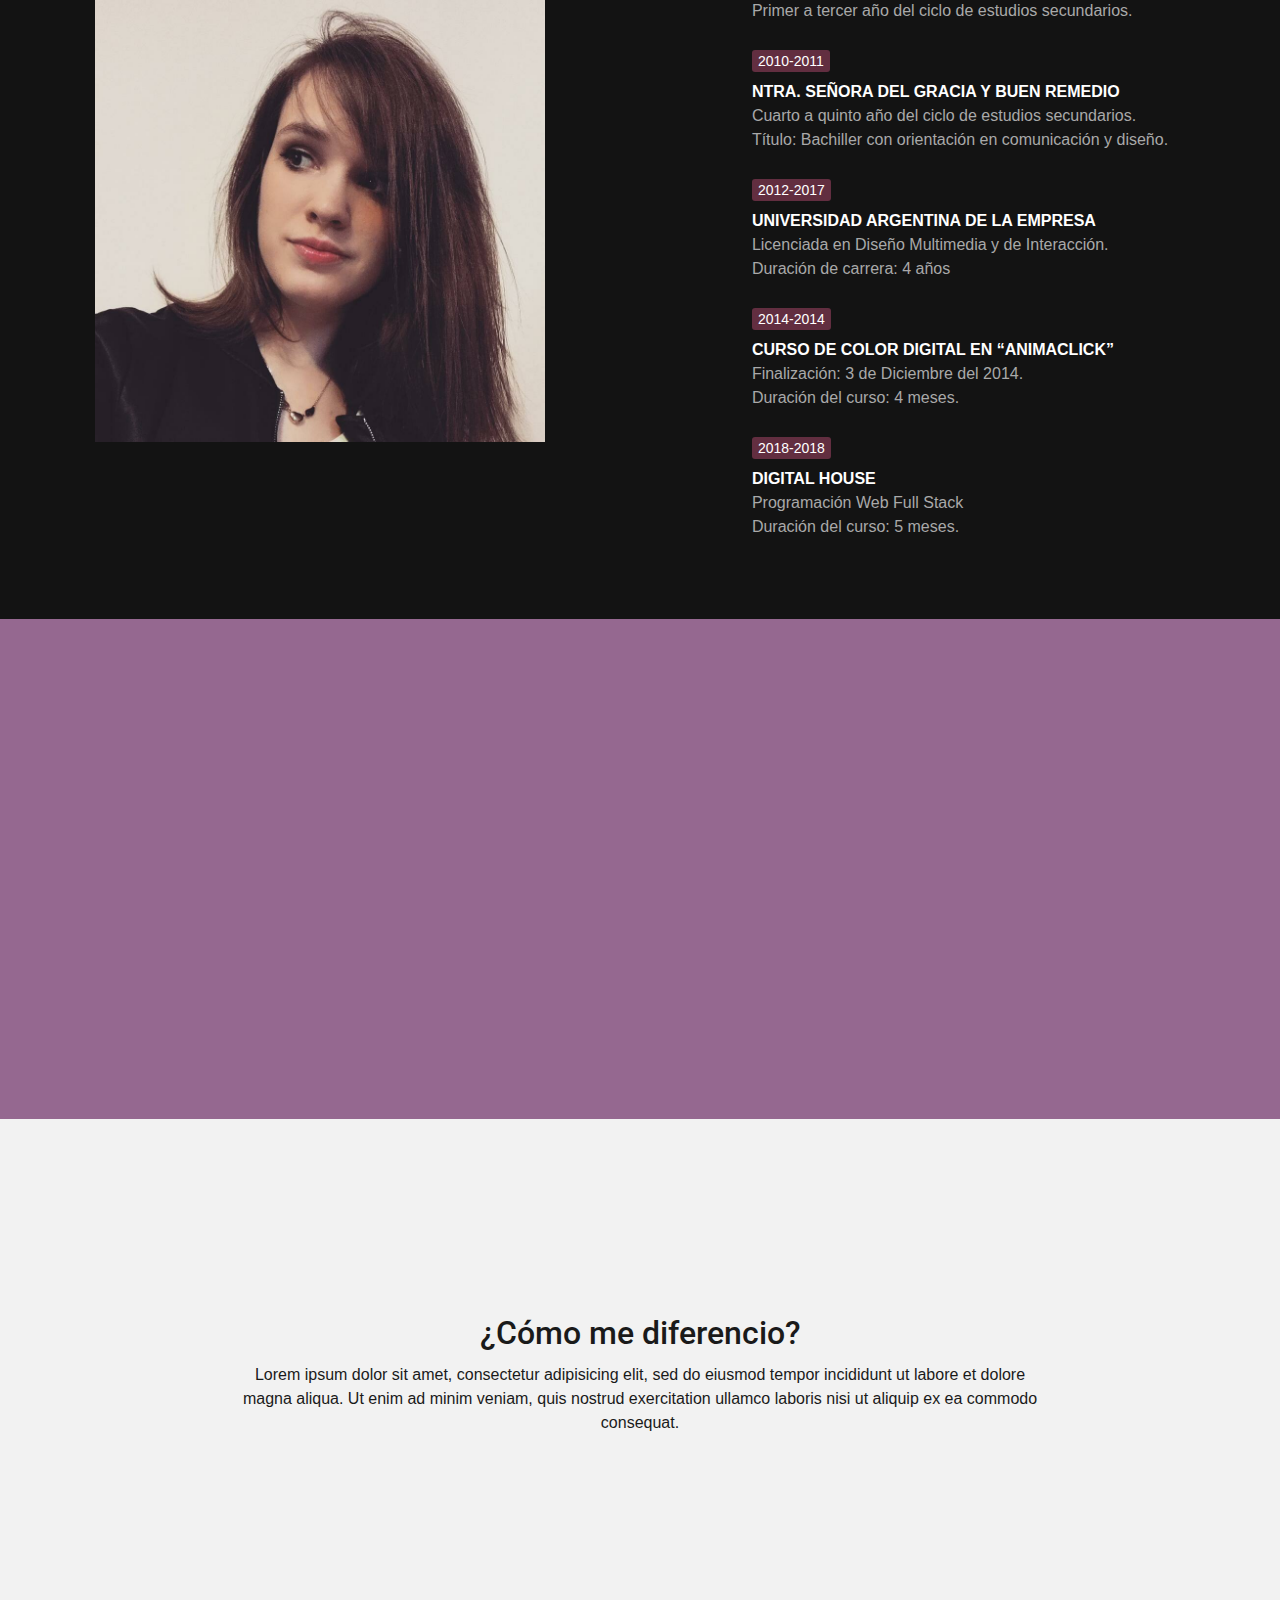
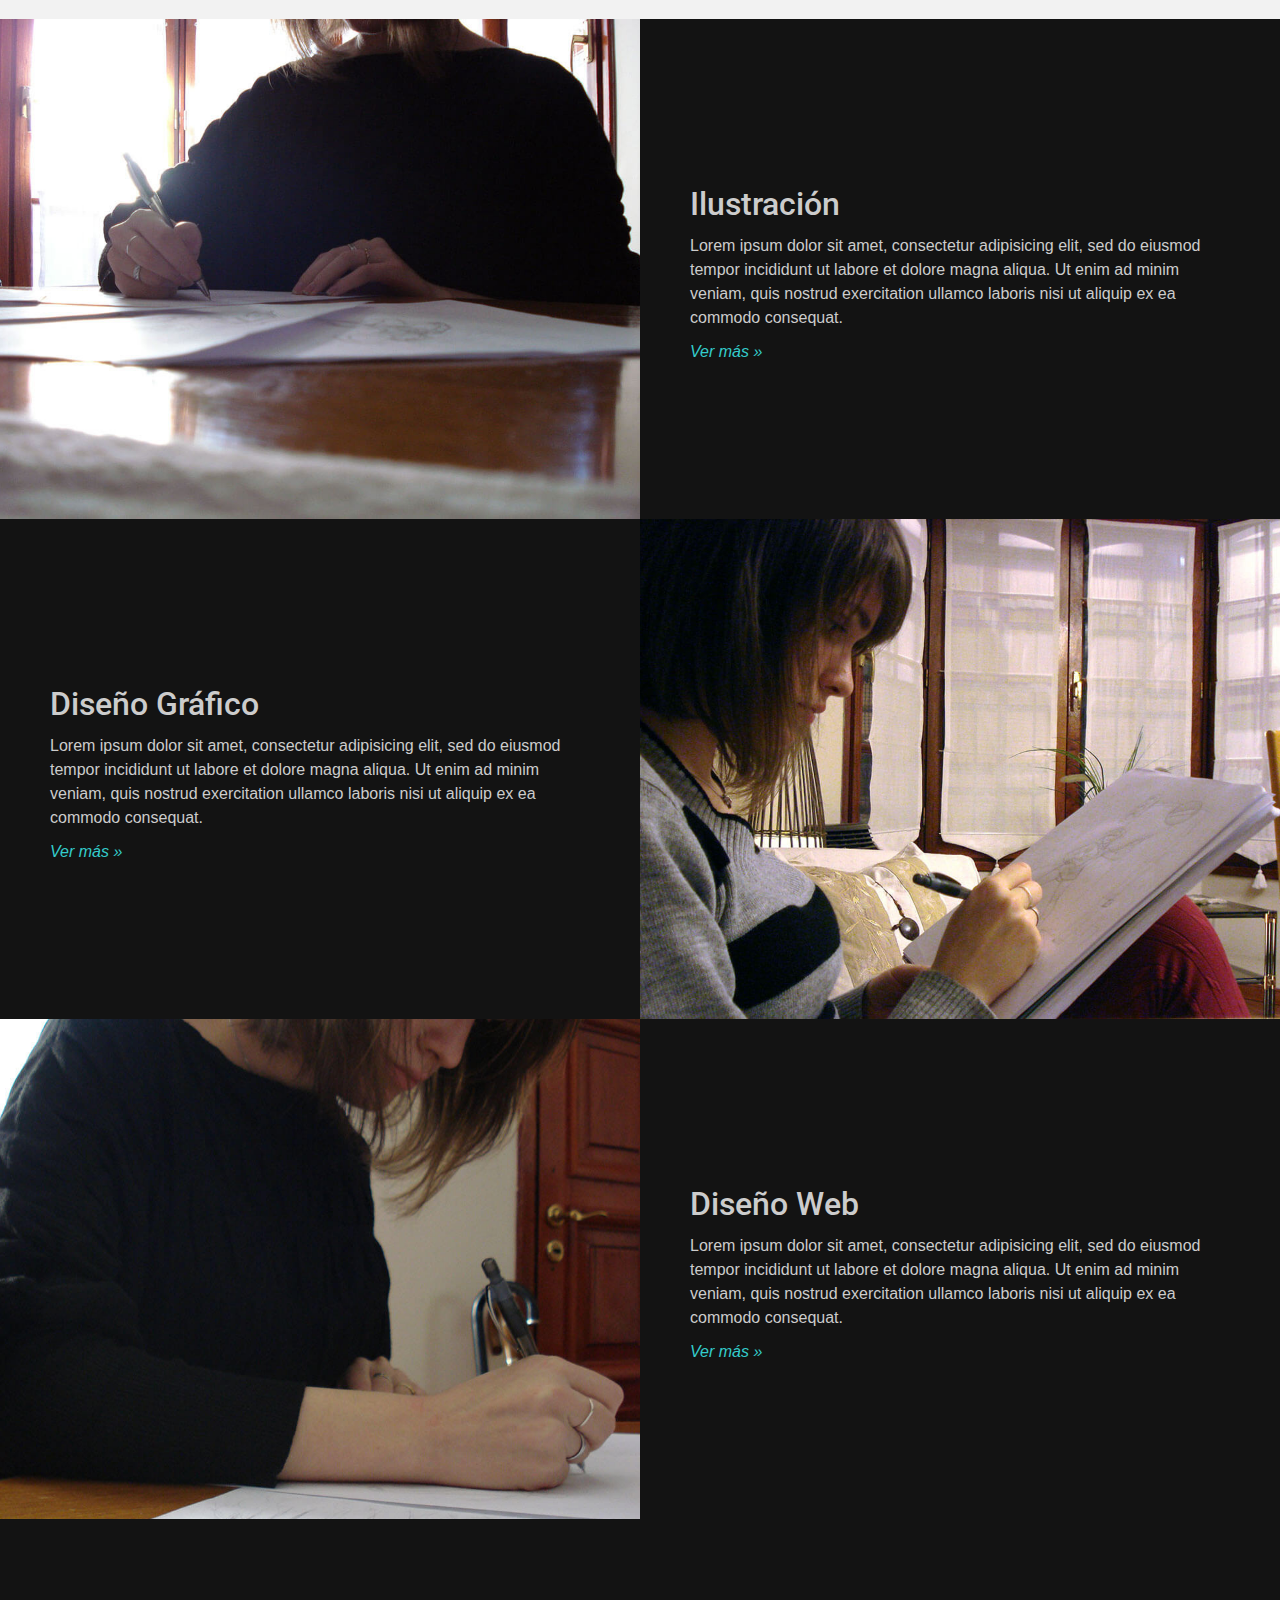
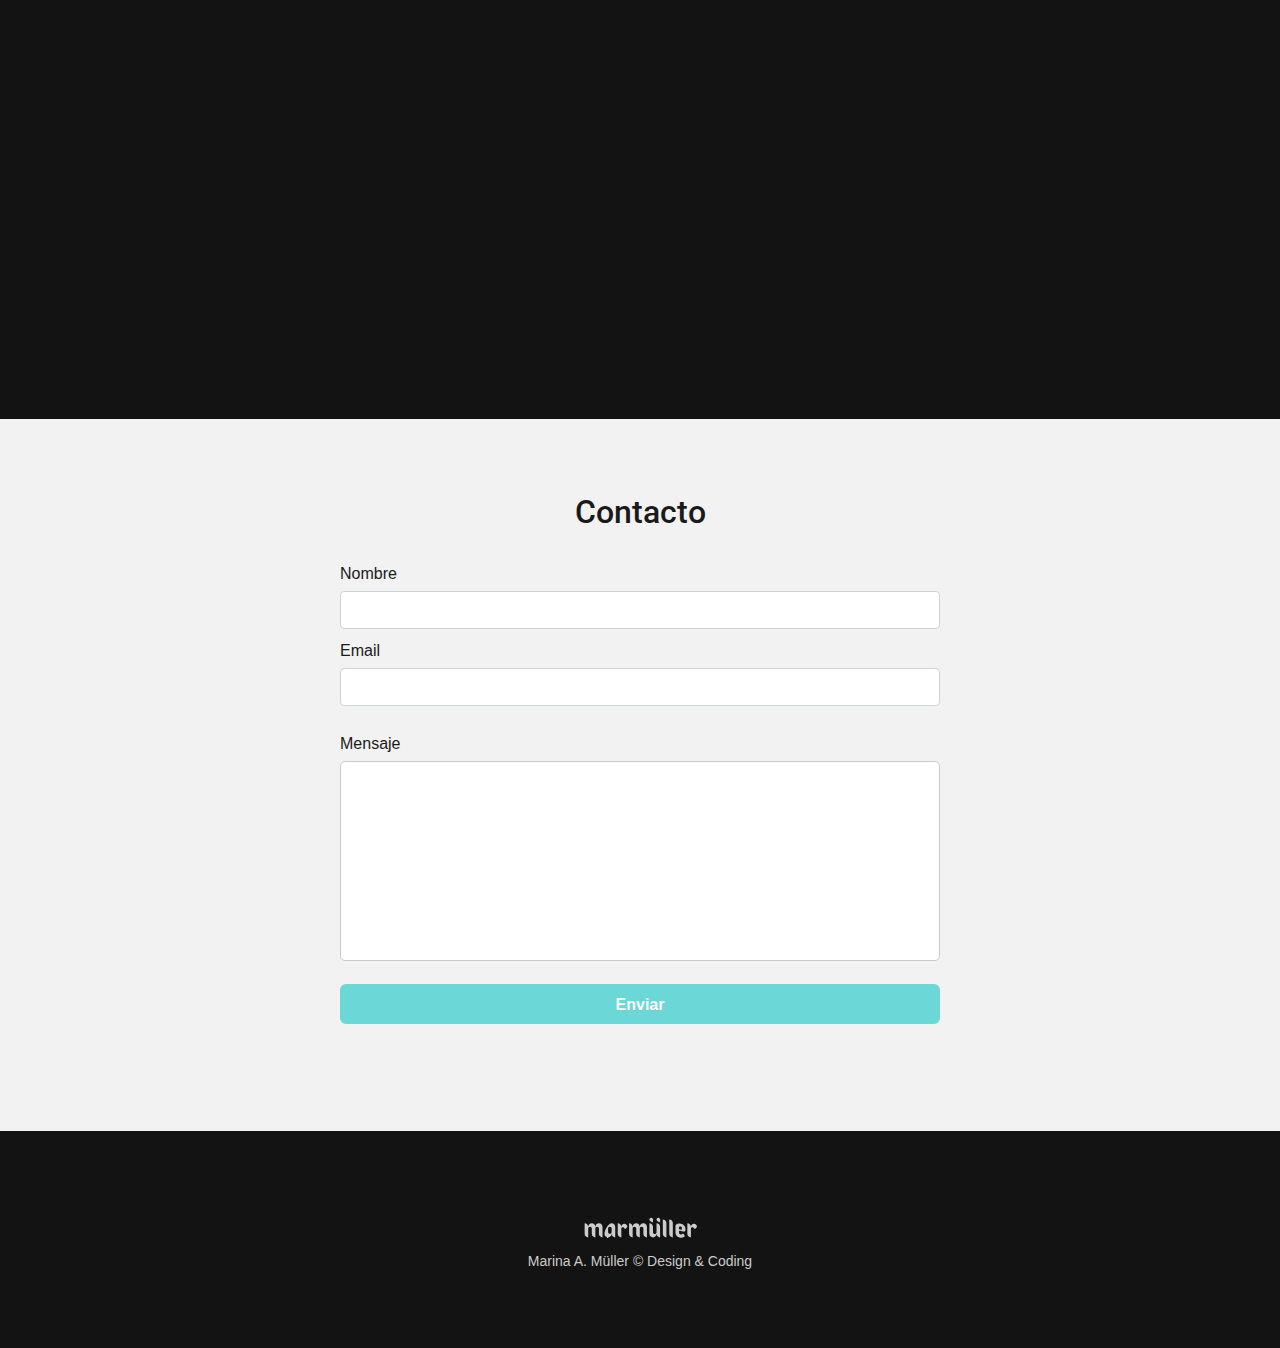
==== commit 5dc348ee: "Cambios menores en index" ====
--- a/index.html
+++ b/index.html
@@ -283,7 +283,7 @@
             <textarea name="message" rows="8" width="100%" class="myFormStyle"></textarea>
           </div>
 
-          <button type="submit" name="button" class="btn btn-primary myButton">Enviar</button>
+          <button type="" name="button" class="btn btn-primary myButton">Enviar</button>
 
         </form>
 
@@ -305,20 +305,13 @@
         <a href="https://www.youtube.com/c/sokiwiholic" target="_blank">
           <i class='fab fa-youtube'></i>
         </a>
-        <!--
-        <a href="https://www.redbubble.com/people/sorceressdream/shop" target="_blank">
-          <i class='fab fa-redbubble'></i>
-        </a>
-        <a href="https://www.teepublic.com/user/marmuller" target="_blank">
-          <i class='fab fa-teepublic'></i>
-        </a>
-        -->
       </div>
 
     </footer>
 
     <!--MI JS-->
     <script type = "text/javascript" src="js/nav.js"></script>
+    <script type = "text/javascript" src="js/gallery.js"></script>
 
     <!--JQuery-->
     <script src="https://code.jquery.com/jquery-3.5.1.slim.min.js" integrity="sha384-DfXdz2htPH0lsSSs5nCTpuj/zy4C+OGpamoFVy38MVBnE+IbbVYUew+OrCXaRkfj" crossorigin="anonymous"></script>
--- a/styles/css/style.css
+++ b/styles/css/style.css
@@ -183,7 +183,7 @@
 
 /* line 34, ../../../../GitHub/portfolio-muller/styles/scss/_bgimage.scss */
 .img-coding {
-  background-image: url(../../images/jpg/foto_3.jpg);
+  background-image: url(../../images/jpg/foto_3b.jpg);
   background-position: center;
   background-size: cover;
 }
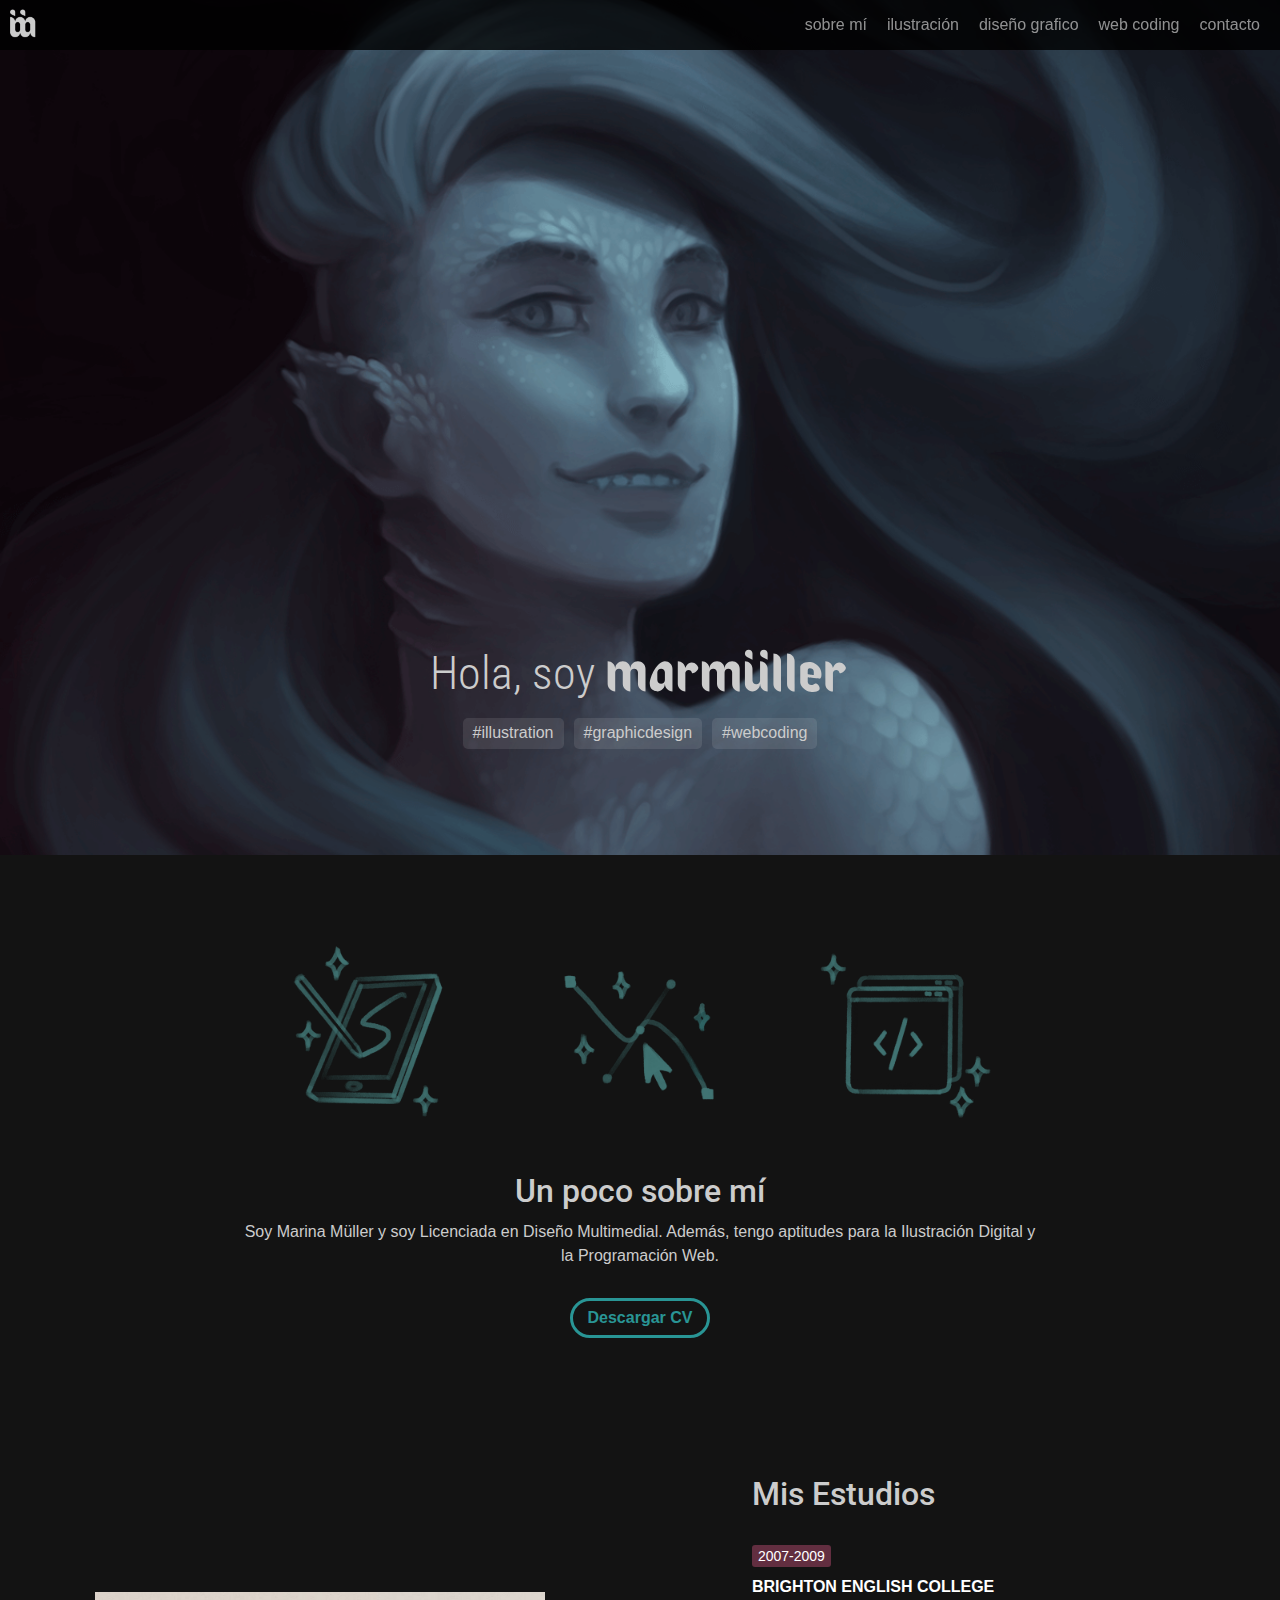
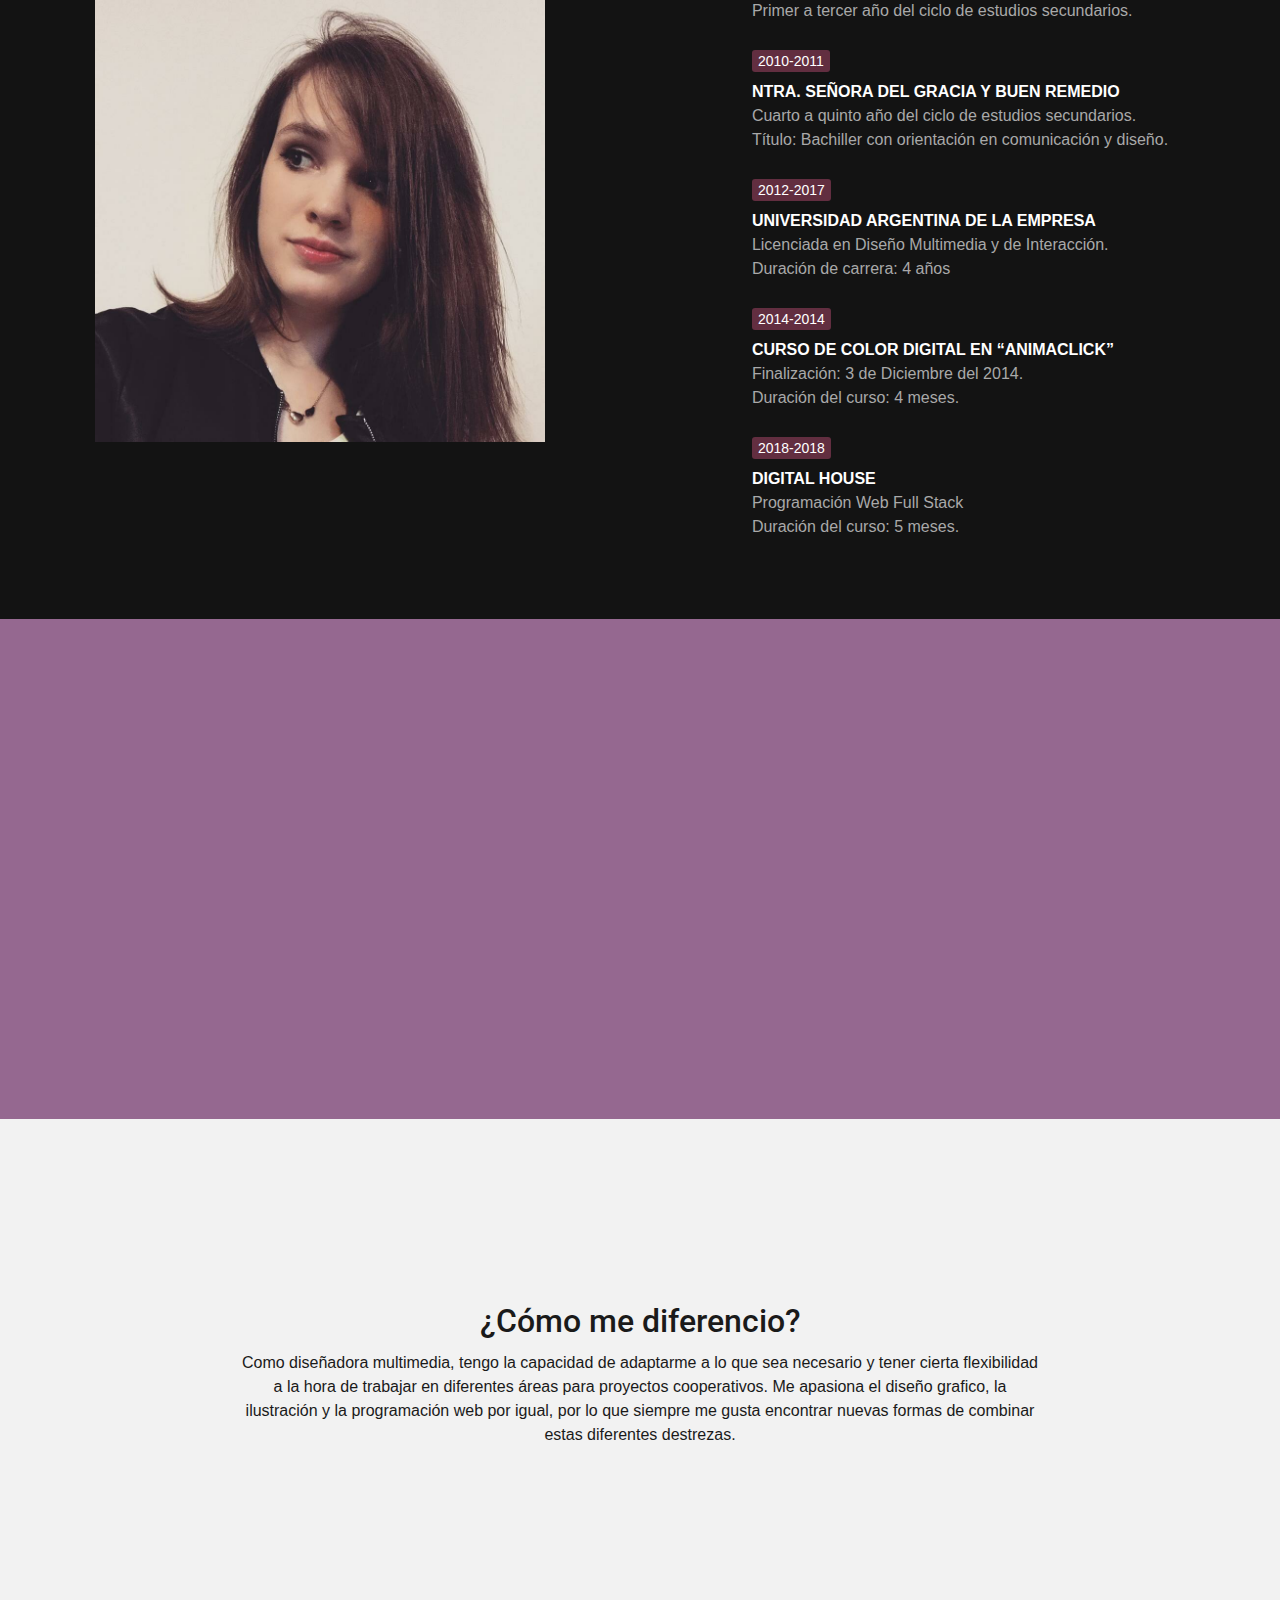
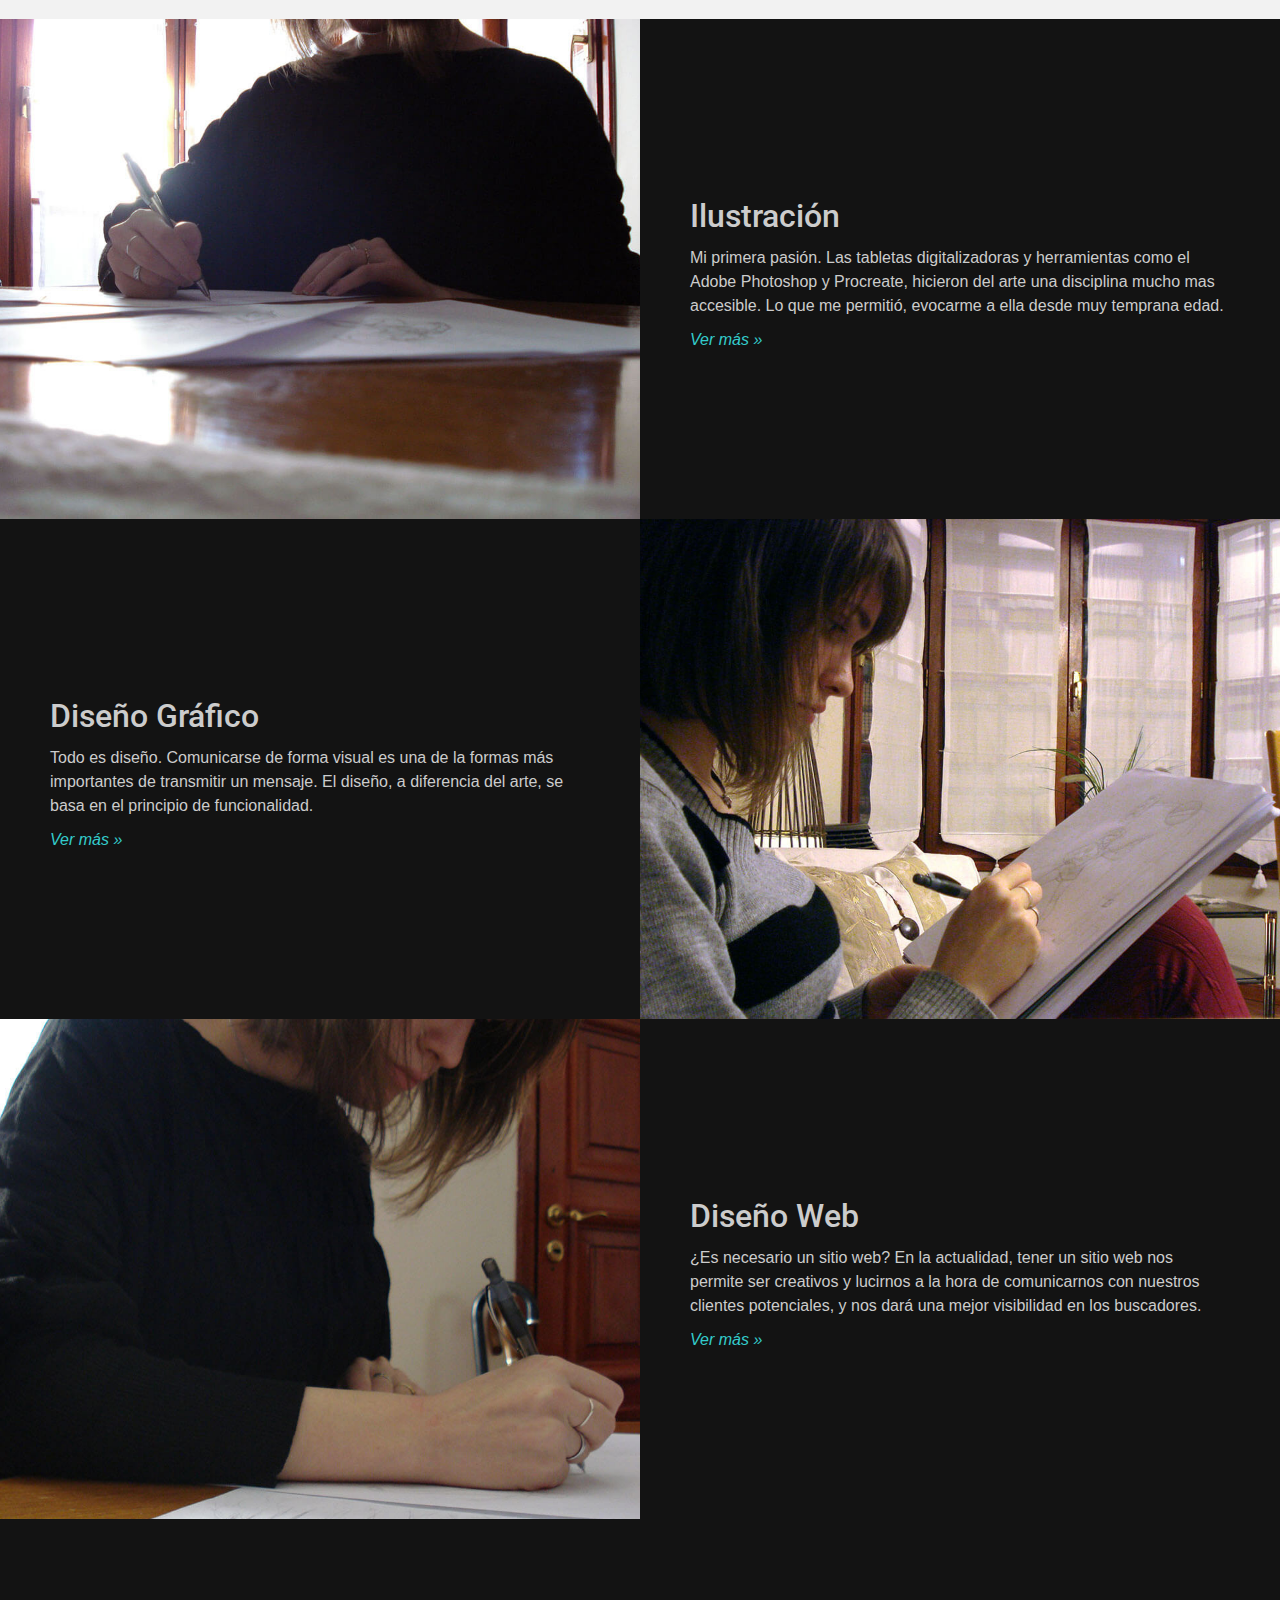
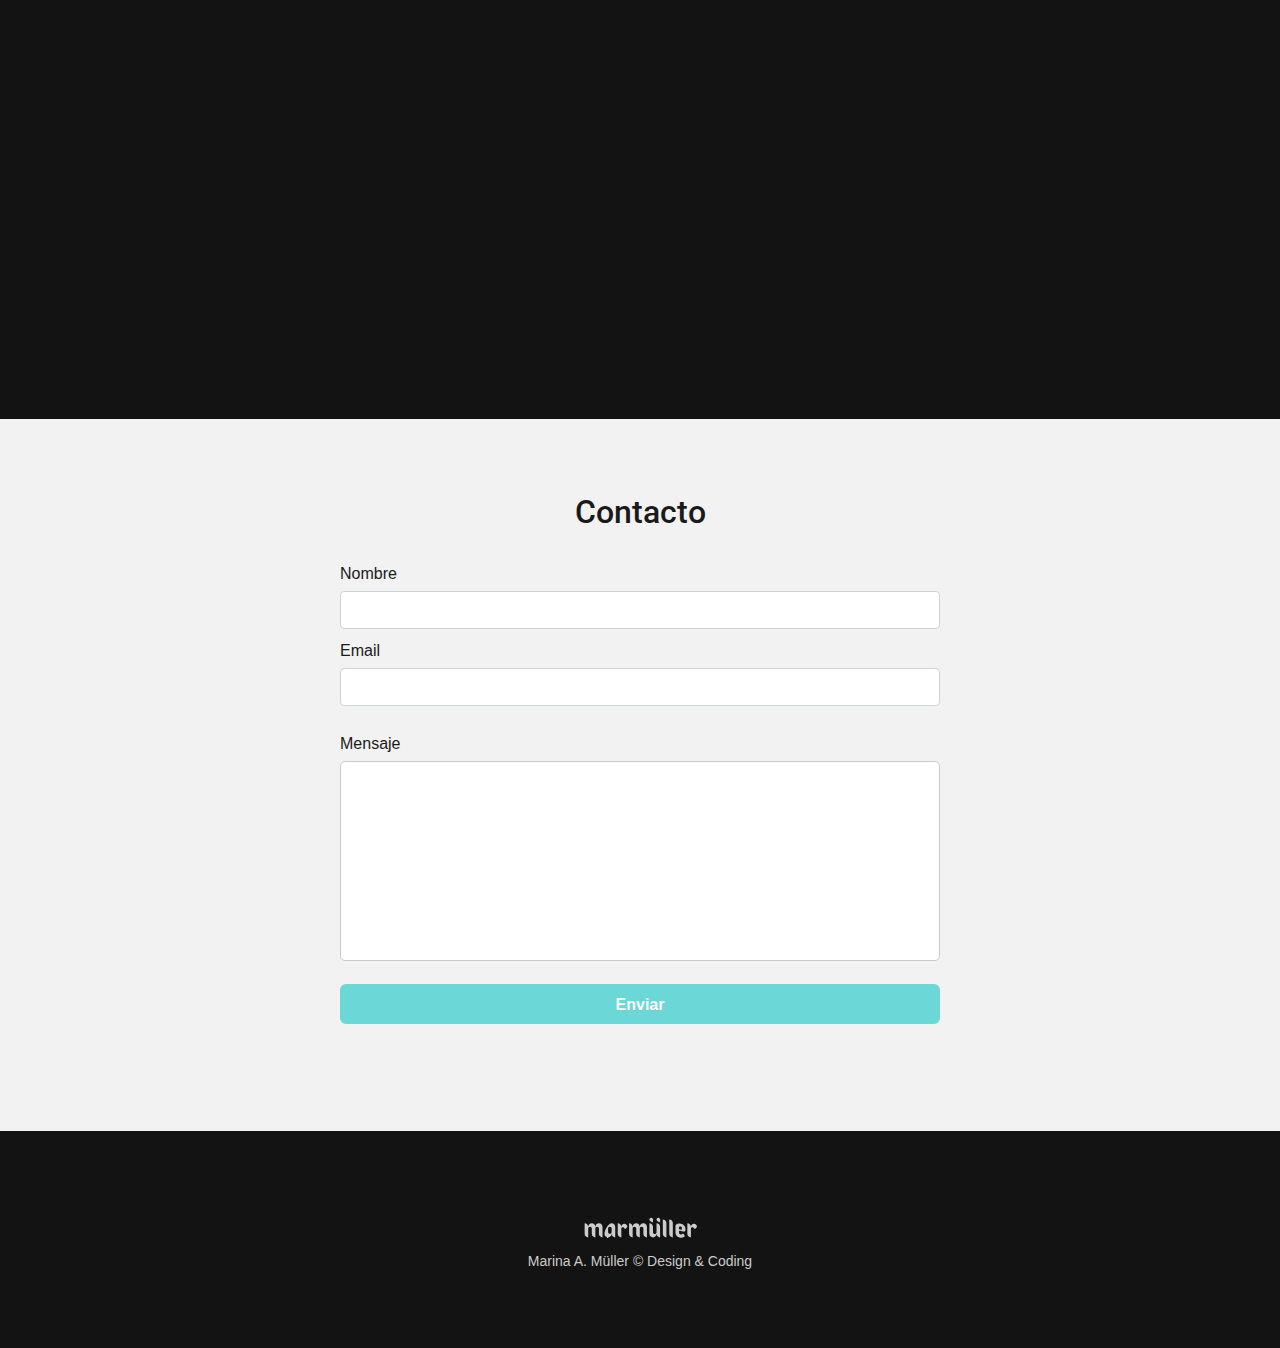
==== commit df74168e: "Cambios en textos" ====
--- a/index.html
+++ b/index.html
@@ -180,7 +180,7 @@
           ¿Cómo me diferencio?
         </h2>
         <article class="center-txt">
-          Lorem ipsum dolor sit amet, consectetur adipisicing elit, sed do eiusmod tempor incididunt ut labore et dolore magna aliqua. Ut enim ad minim veniam, quis nostrud exercitation ullamco laboris nisi ut aliquip ex ea commodo consequat.
+          Como diseñadora multimedia, tengo la capacidad de adaptarme a lo que sea necesario y tener cierta flexibilidad a la hora de trabajar en diferentes áreas para proyectos cooperativos. Me apasiona el diseño grafico, la ilustración y la programación web por igual, por lo que siempre me gusta encontrar nuevas formas de combinar estas diferentes destrezas.
         </article>
       </div>
     </div>
@@ -198,7 +198,7 @@
             <a href="illustration.html">Ilustración</a>
           </h2>
           <article class="">
-            Lorem ipsum dolor sit amet, consectetur adipisicing elit, sed do eiusmod tempor incididunt ut labore et dolore magna aliqua. Ut enim ad minim veniam, quis nostrud exercitation ullamco laboris nisi ut aliquip ex ea commodo consequat.
+            Mi primera pasión. Las tabletas digitalizadoras y herramientas como el Adobe Photoshop y Procreate, hicieron del arte una disciplina mucho mas accesible. Lo que me permitió, evocarme a ella desde muy temprana edad.
           </article>
           <span>
             <a href="illustration.html">Ver más »</a>
@@ -217,7 +217,7 @@
             <a href="graphic-design.html">Diseño Gráfico</a>
           </h2>
           <article class="">
-            Lorem ipsum dolor sit amet, consectetur adipisicing elit, sed do eiusmod tempor incididunt ut labore et dolore magna aliqua. Ut enim ad minim veniam, quis nostrud exercitation ullamco laboris nisi ut aliquip ex ea commodo consequat.
+            Todo es diseño. Comunicarse de forma visual es una de la formas más importantes de transmitir un mensaje. El diseño, a diferencia del arte, se basa en el principio de funcionalidad.
           </article>
           <span>
             <a href="graphic-design.html">Ver más »</a>
@@ -242,7 +242,7 @@
             <a href="web-coding.html">Diseño Web</a>
           </h2>
           <article class="">
-            Lorem ipsum dolor sit amet, consectetur adipisicing elit, sed do eiusmod tempor incididunt ut labore et dolore magna aliqua. Ut enim ad minim veniam, quis nostrud exercitation ullamco laboris nisi ut aliquip ex ea commodo consequat.
+            ¿Es necesario un sitio web? En la actualidad, tener un sitio web nos permite ser creativos y lucirnos a la hora de comunicarnos con nuestros clientes potenciales, y nos dará una mejor visibilidad en los buscadores.
           </article>
           <span>
             <a href="web-coding.html">Ver más »</a>
--- a/styles/css/style.css
+++ b/styles/css/style.css
@@ -134,58 +134,933 @@
 
 /* line 7, ../../../../GitHub/portfolio-muller/styles/scss/_bgimage.scss */
 .imgejemplo {
-  background-image: url(../../images/bg/poisoned-2.png);
+  background-image: url(../../images/bg/poisoned.png);
   background-position: center;
   background-size: cover;
 }
 
-/* line 14, ../../../../GitHub/portfolio-muller/styles/scss/_bgimage.scss */
-.imgejemplo2 {
-  background-image: url(../../images/art/art-01.png);
-  background-position: center;
-  background-size: cover;
-}
-
-/* line 14, ../../../../GitHub/portfolio-muller/styles/scss/_bgimage.scss */
-.imgejemplo3 {
-  background-image: url(../../images/art/art-02.png);
-  background-position: center;
-  background-size: cover;
-}
-
-/* line 14, ../../../../GitHub/portfolio-muller/styles/scss/_bgimage.scss */
-.imgejemplo4 {
-  background-image: url(../../images/art/art-03.png);
-  background-position: center;
-  background-size: cover;
-}
-
-/* line 14, ../../../../GitHub/portfolio-muller/styles/scss/_bgimage.scss */
-.imgejemplo5 {
-  background-image: url(../../images/art/art-04.png);
-  background-position: center;
-  background-size: cover;
-}
-
-/* line 22, ../../../../GitHub/portfolio-muller/styles/scss/_bgimage.scss */
+/* line 16, ../../../../GitHub/portfolio-muller/styles/scss/_bgimage.scss */
+.imgArt1 {
+  background-image: url(../../images/art/preview/gallery_001.png);
+}
+
+/* line 16, ../../../../GitHub/portfolio-muller/styles/scss/_bgimage.scss */
+.imgArt2 {
+  background-image: url(../../images/art/preview/gallery_002.png);
+}
+
+/* line 16, ../../../../GitHub/portfolio-muller/styles/scss/_bgimage.scss */
+.imgArt3 {
+  background-image: url(../../images/art/preview/gallery_003.png);
+}
+
+/* line 16, ../../../../GitHub/portfolio-muller/styles/scss/_bgimage.scss */
+.imgArt4 {
+  background-image: url(../../images/art/preview/gallery_004.png);
+}
+
+/* line 16, ../../../../GitHub/portfolio-muller/styles/scss/_bgimage.scss */
+.imgArt5 {
+  background-image: url(../../images/art/preview/gallery_005.png);
+}
+
+/* line 16, ../../../../GitHub/portfolio-muller/styles/scss/_bgimage.scss */
+.imgArt6 {
+  background-image: url(../../images/art/preview/gallery_006.png);
+}
+
+/* line 16, ../../../../GitHub/portfolio-muller/styles/scss/_bgimage.scss */
+.imgArt7 {
+  background-image: url(../../images/art/preview/gallery_007.png);
+}
+
+/* line 16, ../../../../GitHub/portfolio-muller/styles/scss/_bgimage.scss */
+.imgArt8 {
+  background-image: url(../../images/art/preview/gallery_008.png);
+}
+
+/* line 16, ../../../../GitHub/portfolio-muller/styles/scss/_bgimage.scss */
+.imgArt9 {
+  background-image: url(../../images/art/preview/gallery_009.png);
+}
+
+/* line 16, ../../../../GitHub/portfolio-muller/styles/scss/_bgimage.scss */
+.imgArt10 {
+  background-image: url(../../images/art/preview/gallery_010.png);
+}
+
+/* line 16, ../../../../GitHub/portfolio-muller/styles/scss/_bgimage.scss */
+.imgArt11 {
+  background-image: url(../../images/art/preview/gallery_011.png);
+}
+
+/* line 16, ../../../../GitHub/portfolio-muller/styles/scss/_bgimage.scss */
+.imgArt12 {
+  background-image: url(../../images/art/preview/gallery_012.png);
+}
+
+/* line 16, ../../../../GitHub/portfolio-muller/styles/scss/_bgimage.scss */
+.imgArt13 {
+  background-image: url(../../images/art/preview/gallery_013.png);
+}
+
+/* line 16, ../../../../GitHub/portfolio-muller/styles/scss/_bgimage.scss */
+.imgArt14 {
+  background-image: url(../../images/art/preview/gallery_014.png);
+}
+
+/* line 16, ../../../../GitHub/portfolio-muller/styles/scss/_bgimage.scss */
+.imgArt15 {
+  background-image: url(../../images/art/preview/gallery_015.png);
+}
+
+/* line 16, ../../../../GitHub/portfolio-muller/styles/scss/_bgimage.scss */
+.imgArt16 {
+  background-image: url(../../images/art/preview/gallery_016.png);
+}
+
+/* line 16, ../../../../GitHub/portfolio-muller/styles/scss/_bgimage.scss */
+.imgArt17 {
+  background-image: url(../../images/art/preview/gallery_017.png);
+}
+
+/* line 16, ../../../../GitHub/portfolio-muller/styles/scss/_bgimage.scss */
+.imgArt18 {
+  background-image: url(../../images/art/preview/gallery_018.png);
+}
+
+/* line 16, ../../../../GitHub/portfolio-muller/styles/scss/_bgimage.scss */
+.imgArt19 {
+  background-image: url(../../images/art/preview/gallery_019.png);
+}
+
+/* line 16, ../../../../GitHub/portfolio-muller/styles/scss/_bgimage.scss */
+.imgArt20 {
+  background-image: url(../../images/art/preview/gallery_020.png);
+}
+
+/* line 16, ../../../../GitHub/portfolio-muller/styles/scss/_bgimage.scss */
+.imgArt21 {
+  background-image: url(../../images/art/preview/gallery_021.png);
+}
+
+/* line 16, ../../../../GitHub/portfolio-muller/styles/scss/_bgimage.scss */
+.imgArt22 {
+  background-image: url(../../images/art/preview/gallery_022.png);
+}
+
+/* line 16, ../../../../GitHub/portfolio-muller/styles/scss/_bgimage.scss */
+.imgArt23 {
+  background-image: url(../../images/art/preview/gallery_023.png);
+}
+
+/* line 16, ../../../../GitHub/portfolio-muller/styles/scss/_bgimage.scss */
+.imgArt24 {
+  background-image: url(../../images/art/preview/gallery_024.png);
+}
+
+/* line 16, ../../../../GitHub/portfolio-muller/styles/scss/_bgimage.scss */
+.imgArt25 {
+  background-image: url(../../images/art/preview/gallery_025.png);
+}
+
+/* line 16, ../../../../GitHub/portfolio-muller/styles/scss/_bgimage.scss */
+.imgArt26 {
+  background-image: url(../../images/art/preview/gallery_026.png);
+}
+
+/* line 16, ../../../../GitHub/portfolio-muller/styles/scss/_bgimage.scss */
+.imgArt27 {
+  background-image: url(../../images/art/preview/gallery_027.png);
+}
+
+/* line 16, ../../../../GitHub/portfolio-muller/styles/scss/_bgimage.scss */
+.imgArt28 {
+  background-image: url(../../images/art/preview/gallery_028.png);
+}
+
+/* line 16, ../../../../GitHub/portfolio-muller/styles/scss/_bgimage.scss */
+.imgArt29 {
+  background-image: url(../../images/art/preview/gallery_029.png);
+}
+
+/* line 16, ../../../../GitHub/portfolio-muller/styles/scss/_bgimage.scss */
+.imgArt30 {
+  background-image: url(../../images/art/preview/gallery_030.png);
+}
+
+/* line 25, ../../../../GitHub/portfolio-muller/styles/scss/_bgimage.scss */
+.imgDesign1 {
+  background-image: url(../../images/design/preview/gallery_001.png);
+}
+
+/* line 25, ../../../../GitHub/portfolio-muller/styles/scss/_bgimage.scss */
+.imgDesign2 {
+  background-image: url(../../images/design/preview/gallery_002.png);
+}
+
+/* line 25, ../../../../GitHub/portfolio-muller/styles/scss/_bgimage.scss */
+.imgDesign3 {
+  background-image: url(../../images/design/preview/gallery_003.png);
+}
+
+/* line 25, ../../../../GitHub/portfolio-muller/styles/scss/_bgimage.scss */
+.imgDesign4 {
+  background-image: url(../../images/design/preview/gallery_004.png);
+}
+
+/* line 25, ../../../../GitHub/portfolio-muller/styles/scss/_bgimage.scss */
+.imgDesign5 {
+  background-image: url(../../images/design/preview/gallery_005.png);
+}
+
+/* line 25, ../../../../GitHub/portfolio-muller/styles/scss/_bgimage.scss */
+.imgDesign6 {
+  background-image: url(../../images/design/preview/gallery_006.png);
+}
+
+/* line 25, ../../../../GitHub/portfolio-muller/styles/scss/_bgimage.scss */
+.imgDesign7 {
+  background-image: url(../../images/design/preview/gallery_007.png);
+}
+
+/* line 25, ../../../../GitHub/portfolio-muller/styles/scss/_bgimage.scss */
+.imgDesign8 {
+  background-image: url(../../images/design/preview/gallery_008.png);
+}
+
+/* line 25, ../../../../GitHub/portfolio-muller/styles/scss/_bgimage.scss */
+.imgDesign9 {
+  background-image: url(../../images/design/preview/gallery_009.png);
+}
+
+/* line 25, ../../../../GitHub/portfolio-muller/styles/scss/_bgimage.scss */
+.imgDesign10 {
+  background-image: url(../../images/design/preview/gallery_010.png);
+}
+
+/* line 25, ../../../../GitHub/portfolio-muller/styles/scss/_bgimage.scss */
+.imgDesign11 {
+  background-image: url(../../images/design/preview/gallery_011.png);
+}
+
+/* line 25, ../../../../GitHub/portfolio-muller/styles/scss/_bgimage.scss */
+.imgDesign12 {
+  background-image: url(../../images/design/preview/gallery_012.png);
+}
+
+/* line 25, ../../../../GitHub/portfolio-muller/styles/scss/_bgimage.scss */
+.imgDesign13 {
+  background-image: url(../../images/design/preview/gallery_013.png);
+}
+
+/* line 25, ../../../../GitHub/portfolio-muller/styles/scss/_bgimage.scss */
+.imgDesign14 {
+  background-image: url(../../images/design/preview/gallery_014.png);
+}
+
+/* line 25, ../../../../GitHub/portfolio-muller/styles/scss/_bgimage.scss */
+.imgDesign15 {
+  background-image: url(../../images/design/preview/gallery_015.png);
+}
+
+/* line 25, ../../../../GitHub/portfolio-muller/styles/scss/_bgimage.scss */
+.imgDesign16 {
+  background-image: url(../../images/design/preview/gallery_016.png);
+}
+
+/* line 25, ../../../../GitHub/portfolio-muller/styles/scss/_bgimage.scss */
+.imgDesign17 {
+  background-image: url(../../images/design/preview/gallery_017.png);
+}
+
+/* line 25, ../../../../GitHub/portfolio-muller/styles/scss/_bgimage.scss */
+.imgDesign18 {
+  background-image: url(../../images/design/preview/gallery_018.png);
+}
+
+/* line 25, ../../../../GitHub/portfolio-muller/styles/scss/_bgimage.scss */
+.imgDesign19 {
+  background-image: url(../../images/design/preview/gallery_019.png);
+}
+
+/* line 25, ../../../../GitHub/portfolio-muller/styles/scss/_bgimage.scss */
+.imgDesign20 {
+  background-image: url(../../images/design/preview/gallery_020.png);
+}
+
+/* line 25, ../../../../GitHub/portfolio-muller/styles/scss/_bgimage.scss */
+.imgDesign21 {
+  background-image: url(../../images/design/preview/gallery_021.png);
+}
+
+/* line 25, ../../../../GitHub/portfolio-muller/styles/scss/_bgimage.scss */
+.imgDesign22 {
+  background-image: url(../../images/design/preview/gallery_022.png);
+}
+
+/* line 25, ../../../../GitHub/portfolio-muller/styles/scss/_bgimage.scss */
+.imgDesign23 {
+  background-image: url(../../images/design/preview/gallery_023.png);
+}
+
+/* line 25, ../../../../GitHub/portfolio-muller/styles/scss/_bgimage.scss */
+.imgDesign24 {
+  background-image: url(../../images/design/preview/gallery_024.png);
+}
+
+/* line 25, ../../../../GitHub/portfolio-muller/styles/scss/_bgimage.scss */
+.imgDesign25 {
+  background-image: url(../../images/design/preview/gallery_025.png);
+}
+
+/* line 25, ../../../../GitHub/portfolio-muller/styles/scss/_bgimage.scss */
+.imgDesign26 {
+  background-image: url(../../images/design/preview/gallery_026.png);
+}
+
+/* line 25, ../../../../GitHub/portfolio-muller/styles/scss/_bgimage.scss */
+.imgDesign27 {
+  background-image: url(../../images/design/preview/gallery_027.png);
+}
+
+/* line 25, ../../../../GitHub/portfolio-muller/styles/scss/_bgimage.scss */
+.imgDesign28 {
+  background-image: url(../../images/design/preview/gallery_028.png);
+}
+
+/* line 25, ../../../../GitHub/portfolio-muller/styles/scss/_bgimage.scss */
+.imgDesign29 {
+  background-image: url(../../images/design/preview/gallery_029.png);
+}
+
+/* line 25, ../../../../GitHub/portfolio-muller/styles/scss/_bgimage.scss */
+.imgDesign30 {
+  background-image: url(../../images/design/preview/gallery_030.png);
+}
+
+/* line 34, ../../../../GitHub/portfolio-muller/styles/scss/_bgimage.scss */
+.imgCoding1 {
+  background-image: url(../../images/coding/preview/gallery_001.png);
+}
+
+/* line 34, ../../../../GitHub/portfolio-muller/styles/scss/_bgimage.scss */
+.imgCoding2 {
+  background-image: url(../../images/coding/preview/gallery_002.png);
+}
+
+/* line 34, ../../../../GitHub/portfolio-muller/styles/scss/_bgimage.scss */
+.imgCoding3 {
+  background-image: url(../../images/coding/preview/gallery_003.png);
+}
+
+/* line 34, ../../../../GitHub/portfolio-muller/styles/scss/_bgimage.scss */
+.imgCoding4 {
+  background-image: url(../../images/coding/preview/gallery_004.png);
+}
+
+/* line 34, ../../../../GitHub/portfolio-muller/styles/scss/_bgimage.scss */
+.imgCoding5 {
+  background-image: url(../../images/coding/preview/gallery_005.png);
+}
+
+/* line 34, ../../../../GitHub/portfolio-muller/styles/scss/_bgimage.scss */
+.imgCoding6 {
+  background-image: url(../../images/coding/preview/gallery_006.png);
+}
+
+/* line 34, ../../../../GitHub/portfolio-muller/styles/scss/_bgimage.scss */
+.imgCoding7 {
+  background-image: url(../../images/coding/preview/gallery_007.png);
+}
+
+/* line 34, ../../../../GitHub/portfolio-muller/styles/scss/_bgimage.scss */
+.imgCoding8 {
+  background-image: url(../../images/coding/preview/gallery_008.png);
+}
+
+/* line 34, ../../../../GitHub/portfolio-muller/styles/scss/_bgimage.scss */
+.imgCoding9 {
+  background-image: url(../../images/coding/preview/gallery_009.png);
+}
+
+/* line 34, ../../../../GitHub/portfolio-muller/styles/scss/_bgimage.scss */
+.imgCoding10 {
+  background-image: url(../../images/coding/preview/gallery_010.png);
+}
+
+/* line 34, ../../../../GitHub/portfolio-muller/styles/scss/_bgimage.scss */
+.imgCoding11 {
+  background-image: url(../../images/coding/preview/gallery_011.png);
+}
+
+/* line 34, ../../../../GitHub/portfolio-muller/styles/scss/_bgimage.scss */
+.imgCoding12 {
+  background-image: url(../../images/coding/preview/gallery_012.png);
+}
+
+/* line 34, ../../../../GitHub/portfolio-muller/styles/scss/_bgimage.scss */
+.imgCoding13 {
+  background-image: url(../../images/coding/preview/gallery_013.png);
+}
+
+/* line 34, ../../../../GitHub/portfolio-muller/styles/scss/_bgimage.scss */
+.imgCoding14 {
+  background-image: url(../../images/coding/preview/gallery_014.png);
+}
+
+/* line 34, ../../../../GitHub/portfolio-muller/styles/scss/_bgimage.scss */
+.imgCoding15 {
+  background-image: url(../../images/coding/preview/gallery_015.png);
+}
+
+/* line 34, ../../../../GitHub/portfolio-muller/styles/scss/_bgimage.scss */
+.imgCoding16 {
+  background-image: url(../../images/coding/preview/gallery_016.png);
+}
+
+/* line 34, ../../../../GitHub/portfolio-muller/styles/scss/_bgimage.scss */
+.imgCoding17 {
+  background-image: url(../../images/coding/preview/gallery_017.png);
+}
+
+/* line 34, ../../../../GitHub/portfolio-muller/styles/scss/_bgimage.scss */
+.imgCoding18 {
+  background-image: url(../../images/coding/preview/gallery_018.png);
+}
+
+/* line 34, ../../../../GitHub/portfolio-muller/styles/scss/_bgimage.scss */
+.imgCoding19 {
+  background-image: url(../../images/coding/preview/gallery_019.png);
+}
+
+/* line 34, ../../../../GitHub/portfolio-muller/styles/scss/_bgimage.scss */
+.imgCoding20 {
+  background-image: url(../../images/coding/preview/gallery_020.png);
+}
+
+/* line 34, ../../../../GitHub/portfolio-muller/styles/scss/_bgimage.scss */
+.imgCoding21 {
+  background-image: url(../../images/coding/preview/gallery_021.png);
+}
+
+/* line 34, ../../../../GitHub/portfolio-muller/styles/scss/_bgimage.scss */
+.imgCoding22 {
+  background-image: url(../../images/coding/preview/gallery_022.png);
+}
+
+/* line 34, ../../../../GitHub/portfolio-muller/styles/scss/_bgimage.scss */
+.imgCoding23 {
+  background-image: url(../../images/coding/preview/gallery_023.png);
+}
+
+/* line 34, ../../../../GitHub/portfolio-muller/styles/scss/_bgimage.scss */
+.imgCoding24 {
+  background-image: url(../../images/coding/preview/gallery_024.png);
+}
+
+/* line 34, ../../../../GitHub/portfolio-muller/styles/scss/_bgimage.scss */
+.imgCoding25 {
+  background-image: url(../../images/coding/preview/gallery_025.png);
+}
+
+/* line 34, ../../../../GitHub/portfolio-muller/styles/scss/_bgimage.scss */
+.imgCoding26 {
+  background-image: url(../../images/coding/preview/gallery_026.png);
+}
+
+/* line 34, ../../../../GitHub/portfolio-muller/styles/scss/_bgimage.scss */
+.imgCoding27 {
+  background-image: url(../../images/coding/preview/gallery_027.png);
+}
+
+/* line 34, ../../../../GitHub/portfolio-muller/styles/scss/_bgimage.scss */
+.imgCoding28 {
+  background-image: url(../../images/coding/preview/gallery_028.png);
+}
+
+/* line 34, ../../../../GitHub/portfolio-muller/styles/scss/_bgimage.scss */
+.imgCoding29 {
+  background-image: url(../../images/coding/preview/gallery_029.png);
+}
+
+/* line 34, ../../../../GitHub/portfolio-muller/styles/scss/_bgimage.scss */
+.imgCoding30 {
+  background-image: url(../../images/coding/preview/gallery_030.png);
+}
+
+/* line 45, ../../../../GitHub/portfolio-muller/styles/scss/_bgimage.scss */
+.art-large-view1 {
+  content: url(../../images/art/gallery/gallery_001.png);
+}
+
+/* line 45, ../../../../GitHub/portfolio-muller/styles/scss/_bgimage.scss */
+.art-large-view2 {
+  content: url(../../images/art/gallery/gallery_002.png);
+}
+
+/* line 45, ../../../../GitHub/portfolio-muller/styles/scss/_bgimage.scss */
+.art-large-view3 {
+  content: url(../../images/art/gallery/gallery_003.png);
+}
+
+/* line 45, ../../../../GitHub/portfolio-muller/styles/scss/_bgimage.scss */
+.art-large-view4 {
+  content: url(../../images/art/gallery/gallery_004.png);
+}
+
+/* line 45, ../../../../GitHub/portfolio-muller/styles/scss/_bgimage.scss */
+.art-large-view5 {
+  content: url(../../images/art/gallery/gallery_005.png);
+}
+
+/* line 45, ../../../../GitHub/portfolio-muller/styles/scss/_bgimage.scss */
+.art-large-view6 {
+  content: url(../../images/art/gallery/gallery_006.png);
+}
+
+/* line 45, ../../../../GitHub/portfolio-muller/styles/scss/_bgimage.scss */
+.art-large-view7 {
+  content: url(../../images/art/gallery/gallery_007.png);
+}
+
+/* line 45, ../../../../GitHub/portfolio-muller/styles/scss/_bgimage.scss */
+.art-large-view8 {
+  content: url(../../images/art/gallery/gallery_008.png);
+}
+
+/* line 45, ../../../../GitHub/portfolio-muller/styles/scss/_bgimage.scss */
+.art-large-view9 {
+  content: url(../../images/art/gallery/gallery_009.png);
+}
+
+/* line 45, ../../../../GitHub/portfolio-muller/styles/scss/_bgimage.scss */
+.art-large-view10 {
+  content: url(../../images/art/gallery/gallery_010.png);
+}
+
+/* line 45, ../../../../GitHub/portfolio-muller/styles/scss/_bgimage.scss */
+.art-large-view11 {
+  content: url(../../images/art/gallery/gallery_011.png);
+}
+
+/* line 45, ../../../../GitHub/portfolio-muller/styles/scss/_bgimage.scss */
+.art-large-view12 {
+  content: url(../../images/art/gallery/gallery_012.png);
+}
+
+/* line 45, ../../../../GitHub/portfolio-muller/styles/scss/_bgimage.scss */
+.art-large-view13 {
+  content: url(../../images/art/gallery/gallery_013.png);
+}
+
+/* line 45, ../../../../GitHub/portfolio-muller/styles/scss/_bgimage.scss */
+.art-large-view14 {
+  content: url(../../images/art/gallery/gallery_014.png);
+}
+
+/* line 45, ../../../../GitHub/portfolio-muller/styles/scss/_bgimage.scss */
+.art-large-view15 {
+  content: url(../../images/art/gallery/gallery_015.png);
+}
+
+/* line 45, ../../../../GitHub/portfolio-muller/styles/scss/_bgimage.scss */
+.art-large-view16 {
+  content: url(../../images/art/gallery/gallery_016.png);
+}
+
+/* line 45, ../../../../GitHub/portfolio-muller/styles/scss/_bgimage.scss */
+.art-large-view17 {
+  content: url(../../images/art/gallery/gallery_017.png);
+}
+
+/* line 45, ../../../../GitHub/portfolio-muller/styles/scss/_bgimage.scss */
+.art-large-view18 {
+  content: url(../../images/art/gallery/gallery_018.png);
+}
+
+/* line 45, ../../../../GitHub/portfolio-muller/styles/scss/_bgimage.scss */
+.art-large-view19 {
+  content: url(../../images/art/gallery/gallery_019.png);
+}
+
+/* line 45, ../../../../GitHub/portfolio-muller/styles/scss/_bgimage.scss */
+.art-large-view20 {
+  content: url(../../images/art/gallery/gallery_020.png);
+}
+
+/* line 45, ../../../../GitHub/portfolio-muller/styles/scss/_bgimage.scss */
+.art-large-view21 {
+  content: url(../../images/art/gallery/gallery_021.png);
+}
+
+/* line 45, ../../../../GitHub/portfolio-muller/styles/scss/_bgimage.scss */
+.art-large-view22 {
+  content: url(../../images/art/gallery/gallery_022.png);
+}
+
+/* line 45, ../../../../GitHub/portfolio-muller/styles/scss/_bgimage.scss */
+.art-large-view23 {
+  content: url(../../images/art/gallery/gallery_023.png);
+}
+
+/* line 45, ../../../../GitHub/portfolio-muller/styles/scss/_bgimage.scss */
+.art-large-view24 {
+  content: url(../../images/art/gallery/gallery_024.png);
+}
+
+/* line 45, ../../../../GitHub/portfolio-muller/styles/scss/_bgimage.scss */
+.art-large-view25 {
+  content: url(../../images/art/gallery/gallery_025.png);
+}
+
+/* line 45, ../../../../GitHub/portfolio-muller/styles/scss/_bgimage.scss */
+.art-large-view26 {
+  content: url(../../images/art/gallery/gallery_026.png);
+}
+
+/* line 45, ../../../../GitHub/portfolio-muller/styles/scss/_bgimage.scss */
+.art-large-view27 {
+  content: url(../../images/art/gallery/gallery_027.png);
+}
+
+/* line 45, ../../../../GitHub/portfolio-muller/styles/scss/_bgimage.scss */
+.art-large-view28 {
+  content: url(../../images/art/gallery/gallery_028.png);
+}
+
+/* line 45, ../../../../GitHub/portfolio-muller/styles/scss/_bgimage.scss */
+.art-large-view29 {
+  content: url(../../images/art/gallery/gallery_029.png);
+}
+
+/* line 45, ../../../../GitHub/portfolio-muller/styles/scss/_bgimage.scss */
+.art-large-view30 {
+  content: url(../../images/art/gallery/gallery_030.png);
+}
+
+/* line 54, ../../../../GitHub/portfolio-muller/styles/scss/_bgimage.scss */
+.design-large-view1 {
+  content: url(../../images/design/gallery/gallery_001.png);
+}
+
+/* line 54, ../../../../GitHub/portfolio-muller/styles/scss/_bgimage.scss */
+.design-large-view2 {
+  content: url(../../images/design/gallery/gallery_002.png);
+}
+
+/* line 54, ../../../../GitHub/portfolio-muller/styles/scss/_bgimage.scss */
+.design-large-view3 {
+  content: url(../../images/design/gallery/gallery_003.png);
+}
+
+/* line 54, ../../../../GitHub/portfolio-muller/styles/scss/_bgimage.scss */
+.design-large-view4 {
+  content: url(../../images/design/gallery/gallery_004.png);
+}
+
+/* line 54, ../../../../GitHub/portfolio-muller/styles/scss/_bgimage.scss */
+.design-large-view5 {
+  content: url(../../images/design/gallery/gallery_005.png);
+}
+
+/* line 54, ../../../../GitHub/portfolio-muller/styles/scss/_bgimage.scss */
+.design-large-view6 {
+  content: url(../../images/design/gallery/gallery_006.png);
+}
+
+/* line 54, ../../../../GitHub/portfolio-muller/styles/scss/_bgimage.scss */
+.design-large-view7 {
+  content: url(../../images/design/gallery/gallery_007.png);
+}
+
+/* line 54, ../../../../GitHub/portfolio-muller/styles/scss/_bgimage.scss */
+.design-large-view8 {
+  content: url(../../images/design/gallery/gallery_008.png);
+}
+
+/* line 54, ../../../../GitHub/portfolio-muller/styles/scss/_bgimage.scss */
+.design-large-view9 {
+  content: url(../../images/design/gallery/gallery_009.png);
+}
+
+/* line 54, ../../../../GitHub/portfolio-muller/styles/scss/_bgimage.scss */
+.design-large-view10 {
+  content: url(../../images/design/gallery/gallery_010.png);
+}
+
+/* line 54, ../../../../GitHub/portfolio-muller/styles/scss/_bgimage.scss */
+.design-large-view11 {
+  content: url(../../images/design/gallery/gallery_011.png);
+}
+
+/* line 54, ../../../../GitHub/portfolio-muller/styles/scss/_bgimage.scss */
+.design-large-view12 {
+  content: url(../../images/design/gallery/gallery_012.png);
+}
+
+/* line 54, ../../../../GitHub/portfolio-muller/styles/scss/_bgimage.scss */
+.design-large-view13 {
+  content: url(../../images/design/gallery/gallery_013.png);
+}
+
+/* line 54, ../../../../GitHub/portfolio-muller/styles/scss/_bgimage.scss */
+.design-large-view14 {
+  content: url(../../images/design/gallery/gallery_014.png);
+}
+
+/* line 54, ../../../../GitHub/portfolio-muller/styles/scss/_bgimage.scss */
+.design-large-view15 {
+  content: url(../../images/design/gallery/gallery_015.png);
+}
+
+/* line 54, ../../../../GitHub/portfolio-muller/styles/scss/_bgimage.scss */
+.design-large-view16 {
+  content: url(../../images/design/gallery/gallery_016.png);
+}
+
+/* line 54, ../../../../GitHub/portfolio-muller/styles/scss/_bgimage.scss */
+.design-large-view17 {
+  content: url(../../images/design/gallery/gallery_017.png);
+}
+
+/* line 54, ../../../../GitHub/portfolio-muller/styles/scss/_bgimage.scss */
+.design-large-view18 {
+  content: url(../../images/design/gallery/gallery_018.png);
+}
+
+/* line 54, ../../../../GitHub/portfolio-muller/styles/scss/_bgimage.scss */
+.design-large-view19 {
+  content: url(../../images/design/gallery/gallery_019.png);
+}
+
+/* line 54, ../../../../GitHub/portfolio-muller/styles/scss/_bgimage.scss */
+.design-large-view20 {
+  content: url(../../images/design/gallery/gallery_020.png);
+}
+
+/* line 54, ../../../../GitHub/portfolio-muller/styles/scss/_bgimage.scss */
+.design-large-view21 {
+  content: url(../../images/design/gallery/gallery_021.png);
+}
+
+/* line 54, ../../../../GitHub/portfolio-muller/styles/scss/_bgimage.scss */
+.design-large-view22 {
+  content: url(../../images/design/gallery/gallery_022.png);
+}
+
+/* line 54, ../../../../GitHub/portfolio-muller/styles/scss/_bgimage.scss */
+.design-large-view23 {
+  content: url(../../images/design/gallery/gallery_023.png);
+}
+
+/* line 54, ../../../../GitHub/portfolio-muller/styles/scss/_bgimage.scss */
+.design-large-view24 {
+  content: url(../../images/design/gallery/gallery_024.png);
+}
+
+/* line 54, ../../../../GitHub/portfolio-muller/styles/scss/_bgimage.scss */
+.design-large-view25 {
+  content: url(../../images/design/gallery/gallery_025.png);
+}
+
+/* line 54, ../../../../GitHub/portfolio-muller/styles/scss/_bgimage.scss */
+.design-large-view26 {
+  content: url(../../images/design/gallery/gallery_026.png);
+}
+
+/* line 54, ../../../../GitHub/portfolio-muller/styles/scss/_bgimage.scss */
+.design-large-view27 {
+  content: url(../../images/design/gallery/gallery_027.png);
+}
+
+/* line 54, ../../../../GitHub/portfolio-muller/styles/scss/_bgimage.scss */
+.design-large-view28 {
+  content: url(../../images/design/gallery/gallery_028.png);
+}
+
+/* line 54, ../../../../GitHub/portfolio-muller/styles/scss/_bgimage.scss */
+.design-large-view29 {
+  content: url(../../images/design/gallery/gallery_029.png);
+}
+
+/* line 54, ../../../../GitHub/portfolio-muller/styles/scss/_bgimage.scss */
+.design-large-view30 {
+  content: url(../../images/design/gallery/gallery_030.png);
+}
+
+/* line 63, ../../../../GitHub/portfolio-muller/styles/scss/_bgimage.scss */
+.coding-large-view1 {
+  content: url(../../images/coding/gallery/gallery_001.png);
+}
+
+/* line 63, ../../../../GitHub/portfolio-muller/styles/scss/_bgimage.scss */
+.coding-large-view2 {
+  content: url(../../images/coding/gallery/gallery_002.png);
+}
+
+/* line 63, ../../../../GitHub/portfolio-muller/styles/scss/_bgimage.scss */
+.coding-large-view3 {
+  content: url(../../images/coding/gallery/gallery_003.png);
+}
+
+/* line 63, ../../../../GitHub/portfolio-muller/styles/scss/_bgimage.scss */
+.coding-large-view4 {
+  content: url(../../images/coding/gallery/gallery_004.png);
+}
+
+/* line 63, ../../../../GitHub/portfolio-muller/styles/scss/_bgimage.scss */
+.coding-large-view5 {
+  content: url(../../images/coding/gallery/gallery_005.png);
+}
+
+/* line 63, ../../../../GitHub/portfolio-muller/styles/scss/_bgimage.scss */
+.coding-large-view6 {
+  content: url(../../images/coding/gallery/gallery_006.png);
+}
+
+/* line 63, ../../../../GitHub/portfolio-muller/styles/scss/_bgimage.scss */
+.coding-large-view7 {
+  content: url(../../images/coding/gallery/gallery_007.png);
+}
+
+/* line 63, ../../../../GitHub/portfolio-muller/styles/scss/_bgimage.scss */
+.coding-large-view8 {
+  content: url(../../images/coding/gallery/gallery_008.png);
+}
+
+/* line 63, ../../../../GitHub/portfolio-muller/styles/scss/_bgimage.scss */
+.coding-large-view9 {
+  content: url(../../images/coding/gallery/gallery_009.png);
+}
+
+/* line 63, ../../../../GitHub/portfolio-muller/styles/scss/_bgimage.scss */
+.coding-large-view10 {
+  content: url(../../images/coding/gallery/gallery_010.png);
+}
+
+/* line 63, ../../../../GitHub/portfolio-muller/styles/scss/_bgimage.scss */
+.coding-large-view11 {
+  content: url(../../images/coding/gallery/gallery_011.png);
+}
+
+/* line 63, ../../../../GitHub/portfolio-muller/styles/scss/_bgimage.scss */
+.coding-large-view12 {
+  content: url(../../images/coding/gallery/gallery_012.png);
+}
+
+/* line 63, ../../../../GitHub/portfolio-muller/styles/scss/_bgimage.scss */
+.coding-large-view13 {
+  content: url(../../images/coding/gallery/gallery_013.png);
+}
+
+/* line 63, ../../../../GitHub/portfolio-muller/styles/scss/_bgimage.scss */
+.coding-large-view14 {
+  content: url(../../images/coding/gallery/gallery_014.png);
+}
+
+/* line 63, ../../../../GitHub/portfolio-muller/styles/scss/_bgimage.scss */
+.coding-large-view15 {
+  content: url(../../images/coding/gallery/gallery_015.png);
+}
+
+/* line 63, ../../../../GitHub/portfolio-muller/styles/scss/_bgimage.scss */
+.coding-large-view16 {
+  content: url(../../images/coding/gallery/gallery_016.png);
+}
+
+/* line 63, ../../../../GitHub/portfolio-muller/styles/scss/_bgimage.scss */
+.coding-large-view17 {
+  content: url(../../images/coding/gallery/gallery_017.png);
+}
+
+/* line 63, ../../../../GitHub/portfolio-muller/styles/scss/_bgimage.scss */
+.coding-large-view18 {
+  content: url(../../images/coding/gallery/gallery_018.png);
+}
+
+/* line 63, ../../../../GitHub/portfolio-muller/styles/scss/_bgimage.scss */
+.coding-large-view19 {
+  content: url(../../images/coding/gallery/gallery_019.png);
+}
+
+/* line 63, ../../../../GitHub/portfolio-muller/styles/scss/_bgimage.scss */
+.coding-large-view20 {
+  content: url(../../images/coding/gallery/gallery_020.png);
+}
+
+/* line 63, ../../../../GitHub/portfolio-muller/styles/scss/_bgimage.scss */
+.coding-large-view21 {
+  content: url(../../images/coding/gallery/gallery_021.png);
+}
+
+/* line 63, ../../../../GitHub/portfolio-muller/styles/scss/_bgimage.scss */
+.coding-large-view22 {
+  content: url(../../images/coding/gallery/gallery_022.png);
+}
+
+/* line 63, ../../../../GitHub/portfolio-muller/styles/scss/_bgimage.scss */
+.coding-large-view23 {
+  content: url(../../images/coding/gallery/gallery_023.png);
+}
+
+/* line 63, ../../../../GitHub/portfolio-muller/styles/scss/_bgimage.scss */
+.coding-large-view24 {
+  content: url(../../images/coding/gallery/gallery_024.png);
+}
+
+/* line 63, ../../../../GitHub/portfolio-muller/styles/scss/_bgimage.scss */
+.coding-large-view25 {
+  content: url(../../images/coding/gallery/gallery_025.png);
+}
+
+/* line 63, ../../../../GitHub/portfolio-muller/styles/scss/_bgimage.scss */
+.coding-large-view26 {
+  content: url(../../images/coding/gallery/gallery_026.png);
+}
+
+/* line 63, ../../../../GitHub/portfolio-muller/styles/scss/_bgimage.scss */
+.coding-large-view27 {
+  content: url(../../images/coding/gallery/gallery_027.png);
+}
+
+/* line 63, ../../../../GitHub/portfolio-muller/styles/scss/_bgimage.scss */
+.coding-large-view28 {
+  content: url(../../images/coding/gallery/gallery_028.png);
+}
+
+/* line 63, ../../../../GitHub/portfolio-muller/styles/scss/_bgimage.scss */
+.coding-large-view29 {
+  content: url(../../images/coding/gallery/gallery_029.png);
+}
+
+/* line 63, ../../../../GitHub/portfolio-muller/styles/scss/_bgimage.scss */
+.coding-large-view30 {
+  content: url(../../images/coding/gallery/gallery_030.png);
+}
+
+/* line 74, ../../../../GitHub/portfolio-muller/styles/scss/_bgimage.scss */
 .img-illustration {
   background-image: url(../../images/jpg/foto_1.jpg);
   background-position: center;
   background-size: cover;
-}
-
-/* line 28, ../../../../GitHub/portfolio-muller/styles/scss/_bgimage.scss */
+  background-repeat: no-repeat;
+}
+
+/* line 81, ../../../../GitHub/portfolio-muller/styles/scss/_bgimage.scss */
 .img-design {
   background-image: url(../../images/jpg/foto_2.jpg);
   background-position: center;
   background-size: cover;
-}
-
-/* line 34, ../../../../GitHub/portfolio-muller/styles/scss/_bgimage.scss */
+  background-repeat: no-repeat;
+}
+
+/* line 88, ../../../../GitHub/portfolio-muller/styles/scss/_bgimage.scss */
 .img-coding {
   background-image: url(../../images/jpg/foto_3b.jpg);
   background-position: center;
   background-size: cover;
+  background-repeat: no-repeat;
 }
 
 /* line 7, ../../../../GitHub/portfolio-muller/styles/scss/style.scss */
@@ -347,7 +1222,7 @@
   background-color: #956890;
 }
 
-/* line 142, ../../../../GitHub/portfolio-muller/styles/scss/style.scss */
+/* line 144, ../../../../GitHub/portfolio-muller/styles/scss/style.scss */
 .header__banner-txt {
   /*color: red;*/
   display: flex;
@@ -355,7 +1230,7 @@
   transform: translateY(-80px);
 }
 
-/* line 148, ../../../../GitHub/portfolio-muller/styles/scss/style.scss */
+/* line 150, ../../../../GitHub/portfolio-muller/styles/scss/style.scss */
 .header__banner-txt span {
   padding: 0 5px;
   margin: 10px 0;
@@ -367,7 +1242,7 @@
   /*line-height: 25px;*/
 }
 
-/* line 159, ../../../../GitHub/portfolio-muller/styles/scss/style.scss */
+/* line 161, ../../../../GitHub/portfolio-muller/styles/scss/style.scss */
 .header__banner-txt object.marmuller-logo {
   fill: #ccc;
   transform: translateY(10px);
@@ -375,12 +1250,12 @@
   text-shadow: 2px 2px 5px rgba(6, 3, 5, 0.5);
 }
 
-/* line 165, ../../../../GitHub/portfolio-muller/styles/scss/style.scss */
+/* line 167, ../../../../GitHub/portfolio-muller/styles/scss/style.scss */
 .header__banner-txt object.marmuller-logo svg path {
   fill: #ccc;
 }
 
-/* line 170, ../../../../GitHub/portfolio-muller/styles/scss/style.scss */
+/* line 172, ../../../../GitHub/portfolio-muller/styles/scss/style.scss */
 .header__banner-txt ul {
   list-style-type: none;
   padding: 0 10px;
@@ -390,7 +1265,7 @@
   flex-wrap: wrap;
 }
 
-/* line 179, ../../../../GitHub/portfolio-muller/styles/scss/style.scss */
+/* line 181, ../../../../GitHub/portfolio-muller/styles/scss/style.scss */
 .header__banner-txt li {
   margin: 0 5px;
   padding: 3px 10px 4px 10px;
@@ -400,88 +1275,88 @@
   margin-bottom: 10px;
 }
 
-/* line 187, ../../../../GitHub/portfolio-muller/styles/scss/style.scss */
+/* line 189, ../../../../GitHub/portfolio-muller/styles/scss/style.scss */
 .header__banner-txt li:hover {
   background-color: rgba(255, 255, 255, 0.2);
 }
 
-/* line 194, ../../../../GitHub/portfolio-muller/styles/scss/style.scss */
+/* line 196, ../../../../GitHub/portfolio-muller/styles/scss/style.scss */
 .mid-banner {
   height: 500px;
   background-color: #956890;
 }
 
-/* line 200, ../../../../GitHub/portfolio-muller/styles/scss/style.scss */
+/* line 202, ../../../../GitHub/portfolio-muller/styles/scss/style.scss */
 .section {
   height: 500px;
   display: flex;
   align-items: center;
 }
 
-/* line 206, ../../../../GitHub/portfolio-muller/styles/scss/style.scss */
+/* line 208, ../../../../GitHub/portfolio-muller/styles/scss/style.scss */
 .section-2 {
   height: auto;
   display: flex;
   flex-direction: column;
 }
 
-/* line 212, ../../../../GitHub/portfolio-muller/styles/scss/style.scss */
+/* line 214, ../../../../GitHub/portfolio-muller/styles/scss/style.scss */
 .section-info {
   /*width: 60%;*/
   margin: 10vw;
   max-width: 800px;
 }
 
-/* line 218, ../../../../GitHub/portfolio-muller/styles/scss/style.scss */
+/* line 220, ../../../../GitHub/portfolio-muller/styles/scss/style.scss */
 .section-info--modifier {
   margin: 5vw 10vw 8vw 10vw;
   max-width: 800px;
 }
 
-/* line 223, ../../../../GitHub/portfolio-muller/styles/scss/style.scss */
+/* line 225, ../../../../GitHub/portfolio-muller/styles/scss/style.scss */
 .section-info-2 {
   /*width: 60%;*/
   margin: 50px;
   max-width: 800px;
 }
 
-/* line 229, ../../../../GitHub/portfolio-muller/styles/scss/style.scss */
+/* line 231, ../../../../GitHub/portfolio-muller/styles/scss/style.scss */
 .img-icons {
   display: flex;
   justify-content: center;
 }
 
-/* line 233, ../../../../GitHub/portfolio-muller/styles/scss/style.scss */
+/* line 235, ../../../../GitHub/portfolio-muller/styles/scss/style.scss */
 .img-icons img {
   width: 200px;
   height: 200px;
 }
 
-/* line 239, ../../../../GitHub/portfolio-muller/styles/scss/style.scss */
+/* line 241, ../../../../GitHub/portfolio-muller/styles/scss/style.scss */
 .half-section {
   width: 50%;
   height: 500px;
 }
 
 /* SOBRE MÍ */
-/* line 247, ../../../../GitHub/portfolio-muller/styles/scss/style.scss */
+/* line 249, ../../../../GitHub/portfolio-muller/styles/scss/style.scss */
 #block__sobremi {
   margin: 30px 0;
 }
 
-/* line 250, ../../../../GitHub/portfolio-muller/styles/scss/style.scss */
+/* line 252, ../../../../GitHub/portfolio-muller/styles/scss/style.scss */
 #block__sobremi h2 {
   margin-top: 40px;
 }
 
-/* line 254, ../../../../GitHub/portfolio-muller/styles/scss/style.scss */
+/* line 256, ../../../../GitHub/portfolio-muller/styles/scss/style.scss */
 #block__sobremi span {
   display: flex;
   justify-content: center;
   margin-top: 30px;
 }
 
-/* line 261, ../../../../GitHub/portfolio-muller/styles/scss/style.scss */
+/* line 263, ../../../../GitHub/portfolio-muller/styles/scss/style.scss */
 a.my-button-download {
   padding: 5px 10px;
   color: #33cccc;
@@ -497,38 +1372,38 @@
   transition: opacity 0.5s ease-out;
 }
 
-/* line 275, ../../../../GitHub/portfolio-muller/styles/scss/style.scss */
+/* line 277, ../../../../GitHub/portfolio-muller/styles/scss/style.scss */
 a.my-button-download:hover {
   opacity: 1.0;
 }
 
 /* MIS ESTIDIOS */
-/* line 284, ../../../../GitHub/portfolio-muller/styles/scss/style.scss */
+/* line 286, ../../../../GitHub/portfolio-muller/styles/scss/style.scss */
 .my-studies article {
   display: flex;
   flex-direction: column;
   margin-top: 25px;
 }
 
-/* line 288, ../../../../GitHub/portfolio-muller/styles/scss/style.scss */
+/* line 290, ../../../../GitHub/portfolio-muller/styles/scss/style.scss */
 .my-studies article div {
   display: flex;
   flex-direction: column;
   margin-bottom: 20px;
 }
 
-/* line 292, ../../../../GitHub/portfolio-muller/styles/scss/style.scss */
+/* line 294, ../../../../GitHub/portfolio-muller/styles/scss/style.scss */
 .my-studies article div span {
   color: #a9a9a9;
 }
 
-/* line 295, ../../../../GitHub/portfolio-muller/styles/scss/style.scss */
+/* line 297, ../../../../GitHub/portfolio-muller/styles/scss/style.scss */
 .my-studies article div span.date {
   font-size: 14px;
   margin: 8px 0;
 }
 
-/* line 298, ../../../../GitHub/portfolio-muller/styles/scss/style.scss */
+/* line 300, ../../../../GitHub/portfolio-muller/styles/scss/style.scss */
 .my-studies article div span.date span {
   background-color: #622e40;
   border-radius: 3px;
@@ -536,50 +1411,51 @@
   color: white;
 }
 
-/* line 305, ../../../../GitHub/portfolio-muller/styles/scss/style.scss */
+/* line 307, ../../../../GitHub/portfolio-muller/styles/scss/style.scss */
 .my-studies article div span.place {
   display: block;
   color: white;
   font-weight: bold;
 }
 
-/* line 314, ../../../../GitHub/portfolio-muller/styles/scss/style.scss */
+/* line 316, ../../../../GitHub/portfolio-muller/styles/scss/style.scss */
 .side-image {
   display: flex;
   align-items: center;
   justify-content: center;
 }
 
-/* line 318, ../../../../GitHub/portfolio-muller/styles/scss/style.scss */
+/* line 320, ../../../../GitHub/portfolio-muller/styles/scss/style.scss */
 .side-image img {
   width: 80%;
   max-width: 450px;
 }
 
 /* GALLERÍA */
-/* line 327, ../../../../GitHub/portfolio-muller/styles/scss/style.scss */
+/* line 329, ../../../../GitHub/portfolio-muller/styles/scss/style.scss */
 #block__gallery {
   /*padding: 90px 0 0 0;*/
-}
-
-/* line 331, ../../../../GitHub/portfolio-muller/styles/scss/style.scss */
+  background-color: #f2f2f2;
+}
+
+/* line 334, ../../../../GitHub/portfolio-muller/styles/scss/style.scss */
 .gallery {
   display: flex;
   flex-direction: column;
   /*padding-top: 25px;*/
 }
 
-/* line 336, ../../../../GitHub/portfolio-muller/styles/scss/style.scss */
+/* line 339, ../../../../GitHub/portfolio-muller/styles/scss/style.scss */
 .gallery h2 {
   color: #1a1a1a;
 }
 
-/* line 340, ../../../../GitHub/portfolio-muller/styles/scss/style.scss */
+/* line 343, ../../../../GitHub/portfolio-muller/styles/scss/style.scss */
 .gallery span {
   margin-bottom: 20px;
 }
 
-/* line 344, ../../../../GitHub/portfolio-muller/styles/scss/style.scss */
+/* line 347, ../../../../GitHub/portfolio-muller/styles/scss/style.scss */
 .gallery span a {
   font-family: "Roboto", sans-serif;
   font-size: 22px;
@@ -587,12 +1463,12 @@
   font-style: italic;
 }
 
-/* line 350, ../../../../GitHub/portfolio-muller/styles/scss/style.scss */
+/* line 353, ../../../../GitHub/portfolio-muller/styles/scss/style.scss */
 .gallery span a:hover {
   border-bottom: 2px solid #8664a6;
 }
 
-/* line 355, ../../../../GitHub/portfolio-muller/styles/scss/style.scss */
+/* line 358, ../../../../GitHub/portfolio-muller/styles/scss/style.scss */
 .gallery .images {
   width: 100%;
   /*margin-top: 25px;*/
@@ -603,22 +1479,22 @@
   flex-wrap: wrap;
 }
 
-/* line 366, ../../../../GitHub/portfolio-muller/styles/scss/style.scss */
+/* line 369, ../../../../GitHub/portfolio-muller/styles/scss/style.scss */
 .auto-height {
   height: auto !important;
 }
 
-/* line 370, ../../../../GitHub/portfolio-muller/styles/scss/style.scss */
+/* line 373, ../../../../GitHub/portfolio-muller/styles/scss/style.scss */
 .picture {
   cursor: pointer;
   width: 20%;
   height: 20vw;
   border: 0.5px solid #dee2e6;
   background-color: #956890;
-  /*border: 1px solid #131313;*/
-  background-image: url("../../images/art/art-06.png");
-  background-size: 100% auto;
+  /*background-image:url('../../images/art/art-06.png');*/
+  background-repeat: no-repeat;
   background-position: center;
+  background-size: cover;
   filter: grayscale(60%);
   opacity: 0.9;
   transition-property: filter, opacity;
@@ -626,34 +1502,31 @@
   transition-timing-function: ease-out;
 }
 
-/* line 387, ../../../../GitHub/portfolio-muller/styles/scss/style.scss */
+/* line 390, ../../../../GitHub/portfolio-muller/styles/scss/style.scss */
 .picture:hover {
   filter: grayscale(10%);
   opacity: 1.0;
 }
 
-/* line 393, ../../../../GitHub/portfolio-muller/styles/scss/style.scss */
+/* line 396, ../../../../GitHub/portfolio-muller/styles/scss/style.scss */
 .img-dialog {
   max-width: fit-content;
   margin: 4rem auto;
 }
 
-/* line 398, ../../../../GitHub/portfolio-muller/styles/scss/style.scss */
+/* line 401, ../../../../GitHub/portfolio-muller/styles/scss/style.scss */
 .img-header {
   padding: 0.5rem 0.5rem 0.3rem 0.5rem;
 }
 
-/* line 402, ../../../../GitHub/portfolio-muller/styles/scss/style.scss */
+/* line 405, ../../../../GitHub/portfolio-muller/styles/scss/style.scss */
 .img-title.h5, h5 {
   font-size: 1rem;
 }
 
-/* line 406, ../../../../GitHub/portfolio-muller/styles/scss/style.scss */
+/* line 409, ../../../../GitHub/portfolio-muller/styles/scss/style.scss */
 .picture-large {
-  /*height: 80vh;*/
   padding: 0;
-  /*background-color: #956890;*/
-  /*background-image:url('../../images/art/art-06.png');*/
   background-size: 100% auto;
   background-position: center;
   background-repeat: no-repeat;
@@ -666,11 +1539,12 @@
 .picture-large img {
   height: auto;
   max-height: 80vh;
+  max-width: 100vw;
   border-bottom-right-radius: calc(.3rem - 1px);
   border-bottom-left-radius: calc(.3rem - 1px);
 }
 
-/* line 427, ../../../../GitHub/portfolio-muller/styles/scss/style.scss */
+/* line 428, ../../../../GitHub/portfolio-muller/styles/scss/style.scss */
 #block__videos iframe {
   width: 80vw;
   max-width: 800px;
@@ -678,34 +1552,34 @@
 }
 
 /* ALGUNOS ESTILOS GENERALES */
-/* line 437, ../../../../GitHub/portfolio-muller/styles/scss/style.scss */
+/* line 438, ../../../../GitHub/portfolio-muller/styles/scss/style.scss */
 .heightAuto {
   height: 100%;
 }
 
-/* line 441, ../../../../GitHub/portfolio-muller/styles/scss/style.scss */
+/* line 442, ../../../../GitHub/portfolio-muller/styles/scss/style.scss */
 .padding50 {
   padding: 50px 0;
 }
 
-/* line 445, ../../../../GitHub/portfolio-muller/styles/scss/style.scss */
+/* line 446, ../../../../GitHub/portfolio-muller/styles/scss/style.scss */
 .fixed {
   position: fixed;
 }
 
-/* line 449, ../../../../GitHub/portfolio-muller/styles/scss/style.scss */
+/* line 450, ../../../../GitHub/portfolio-muller/styles/scss/style.scss */
 .whitebg {
   background-color: #f2f2f2;
   color: #1a1a1a;
 }
 
-/* line 454, ../../../../GitHub/portfolio-muller/styles/scss/style.scss */
+/* line 455, ../../../../GitHub/portfolio-muller/styles/scss/style.scss */
 .order {
   flex-direction: row;
 }
 
 /*TABLE*/
-/* line 462, ../../../../GitHub/portfolio-muller/styles/scss/style.scss */
+/* line 463, ../../../../GitHub/portfolio-muller/styles/scss/style.scss */
 .pricesheet table {
   border-radius: 8px;
   padding: 8px;
@@ -713,24 +1587,24 @@
   background-color: #1e1e1e;
 }
 
-/* line 469, ../../../../GitHub/portfolio-muller/styles/scss/style.scss */
+/* line 470, ../../../../GitHub/portfolio-muller/styles/scss/style.scss */
 .pricesheet td, .pricesheet th {
   padding: 8px;
   text-align: center;
 }
 
 /* FONDOS IMG */
-/* line 478, ../../../../GitHub/portfolio-muller/styles/scss/style.scss */
+/* line 479, ../../../../GitHub/portfolio-muller/styles/scss/style.scss */
 .imgfixed {
   background-attachment: fixed;
 }
 
-/* line 482, ../../../../GitHub/portfolio-muller/styles/scss/style.scss */
+/* line 483, ../../../../GitHub/portfolio-muller/styles/scss/style.scss */
 .imgcentrado {
   background-position: center;
 }
 
-/* line 486, ../../../../GitHub/portfolio-muller/styles/scss/style.scss */
+/* line 487, ../../../../GitHub/portfolio-muller/styles/scss/style.scss */
 .icontemporal {
   background-image: url(../../images/icons/icon_temporal.png);
   background-position: center;
@@ -738,41 +1612,41 @@
 }
 
 /* FORM */
-/* line 495, ../../../../GitHub/portfolio-muller/styles/scss/style.scss */
+/* line 496, ../../../../GitHub/portfolio-muller/styles/scss/style.scss */
 .no-margin {
   margin: 0;
 }
 
-/* line 499, ../../../../GitHub/portfolio-muller/styles/scss/style.scss */
+/* line 500, ../../../../GitHub/portfolio-muller/styles/scss/style.scss */
 .max-width-form {
   width: 100%;
   max-width: 600px;
 }
 
-/* line 504, ../../../../GitHub/portfolio-muller/styles/scss/style.scss */
+/* line 505, ../../../../GitHub/portfolio-muller/styles/scss/style.scss */
 #block__contacto {
   padding-top: 0;
   padding-bottom: 0;
 }
 
-/* line 509, ../../../../GitHub/portfolio-muller/styles/scss/style.scss */
+/* line 510, ../../../../GitHub/portfolio-muller/styles/scss/style.scss */
 form {
   display: flex;
   flex-direction: column;
   margin-top: 20px;
 }
 
-/* line 514, ../../../../GitHub/portfolio-muller/styles/scss/style.scss */
+/* line 515, ../../../../GitHub/portfolio-muller/styles/scss/style.scss */
 form * {
   margin-bottom: 5px;
 }
 
-/* line 518, ../../../../GitHub/portfolio-muller/styles/scss/style.scss */
+/* line 519, ../../../../GitHub/portfolio-muller/styles/scss/style.scss */
 form label {
   margin-top: 10px;
 }
 
-/* line 522, ../../../../GitHub/portfolio-muller/styles/scss/style.scss */
+/* line 523, ../../../../GitHub/portfolio-muller/styles/scss/style.scss */
 form input, form textarea {
   width: calc(100% - 24px);
   padding: 12px;
@@ -782,13 +1656,13 @@
   font-size: 14px;
 }
 
-/* line 531, ../../../../GitHub/portfolio-muller/styles/scss/style.scss */
+/* line 532, ../../../../GitHub/portfolio-muller/styles/scss/style.scss */
 form input {
   width: 100%;
   height: 30px;
 }
 
-/* line 535, ../../../../GitHub/portfolio-muller/styles/scss/style.scss */
+/* line 536, ../../../../GitHub/portfolio-muller/styles/scss/style.scss */
 form input.myFormStyle:focus {
   color: #4d2e6b;
   font-weight: bold;
@@ -799,7 +1673,7 @@
   box-shadow: inset 0px 0px 0px 2px #33cccc;
 }
 
-/* line 548, ../../../../GitHub/portfolio-muller/styles/scss/style.scss */
+/* line 549, ../../../../GitHub/portfolio-muller/styles/scss/style.scss */
 form textarea.myFormStyle {
   resize: none;
   width: 100%;
@@ -809,7 +1683,7 @@
   line-height: 1.5;
 }
 
-/* line 556, ../../../../GitHub/portfolio-muller/styles/scss/style.scss */
+/* line 557, ../../../../GitHub/portfolio-muller/styles/scss/style.scss */
 form textarea.myFormStyle:focus {
   color: #4d2e6b;
   font-weight: bold;
@@ -820,7 +1694,7 @@
   box-shadow: inset 0px 0px 0px 2px #33cccc;
 }
 
-/* line 569, ../../../../GitHub/portfolio-muller/styles/scss/style.scss */
+/* line 570, ../../../../GitHub/portfolio-muller/styles/scss/style.scss */
 form button.myButton {
   width: 100%;
   height: 40px;
@@ -835,7 +1709,7 @@
   transition: opacity 0.5s ease-out;
 }
 
-/* line 582, ../../../../GitHub/portfolio-muller/styles/scss/style.scss */
+/* line 583, ../../../../GitHub/portfolio-muller/styles/scss/style.scss */
 form button.myButton:hover {
   border: 3px solid #33cccc;
   border-radius: 6px;
@@ -845,7 +1719,7 @@
 }
 
 /* FOOTER */
-/* line 597, ../../../../GitHub/portfolio-muller/styles/scss/style.scss */
+/* line 598, ../../../../GitHub/portfolio-muller/styles/scss/style.scss */
 footer {
   font-size: 14px;
   text-align: center;
@@ -856,37 +1730,41 @@
   justify-content: center;
 }
 
-/* line 606, ../../../../GitHub/portfolio-muller/styles/scss/style.scss */
+/* line 607, ../../../../GitHub/portfolio-muller/styles/scss/style.scss */
 footer * {
   margin: 5px 0;
 }
 
-/* line 610, ../../../../GitHub/portfolio-muller/styles/scss/style.scss */
+/* line 611, ../../../../GitHub/portfolio-muller/styles/scss/style.scss */
 footer .marmuller-logo {
   width: 120px;
   height: 25px;
 }
 
-/* line 615, ../../../../GitHub/portfolio-muller/styles/scss/style.scss */
+/* line 616, ../../../../GitHub/portfolio-muller/styles/scss/style.scss */
 footer div.redes * {
   margin: 0 2px;
 }
 
 @media only screen and (max-width: 768px) {
-  /* line 623, ../../../../GitHub/portfolio-muller/styles/scss/style.scss */
+  /* line 624, ../../../../GitHub/portfolio-muller/styles/scss/style.scss */
   .header__banner-txt {
     transform: translateY(-50px);
   }
-  /* line 626, ../../../../GitHub/portfolio-muller/styles/scss/style.scss */
+  /* line 627, ../../../../GitHub/portfolio-muller/styles/scss/style.scss */
   .header__banner-txt h1 {
     line-height: 40px;
     margin-bottom: 25px;
   }
-  /* line 635, ../../../../GitHub/portfolio-muller/styles/scss/style.scss */
+  /* line 633, ../../../../GitHub/portfolio-muller/styles/scss/style.scss */
+  #header__banner {
+    background-image: url("../../images/bg/blue-mermaid-sm.png");
+  }
+  /* line 640, ../../../../GitHub/portfolio-muller/styles/scss/style.scss */
   a.nav__menu-button {
     display: block;
   }
-  /* line 640, ../../../../GitHub/portfolio-muller/styles/scss/style.scss */
+  /* line 645, ../../../../GitHub/portfolio-muller/styles/scss/style.scss */
   .nav__menu-list {
     display: flex;
     flex-direction: column;
@@ -901,44 +1779,44 @@
     padding: 10px 0;
     display: none;
   }
-  /* line 652, ../../../../GitHub/portfolio-muller/styles/scss/style.scss */
+  /* line 657, ../../../../GitHub/portfolio-muller/styles/scss/style.scss */
   .nav__menu-list a {
     padding: 10px 0;
   }
-  /* line 659, ../../../../GitHub/portfolio-muller/styles/scss/style.scss */
+  /* line 664, ../../../../GitHub/portfolio-muller/styles/scss/style.scss */
   .half-section {
     width: 100%;
   }
-  /* line 665, ../../../../GitHub/portfolio-muller/styles/scss/style.scss */
+  /* line 670, ../../../../GitHub/portfolio-muller/styles/scss/style.scss */
   .picture {
     width: 50%;
     height: 50vw;
   }
-  /* line 670, ../../../../GitHub/portfolio-muller/styles/scss/style.scss */
+  /* line 675, ../../../../GitHub/portfolio-muller/styles/scss/style.scss */
   .section {
     height: auto;
     flex-direction: column;
   }
-  /* line 675, ../../../../GitHub/portfolio-muller/styles/scss/style.scss */
+  /* line 680, ../../../../GitHub/portfolio-muller/styles/scss/style.scss */
   .order {
     flex-direction: column-reverse;
   }
-  /* line 679, ../../../../GitHub/portfolio-muller/styles/scss/style.scss */
+  /* line 684, ../../../../GitHub/portfolio-muller/styles/scss/style.scss */
   .img-icons {
     margin-bottom: 20px;
   }
-  /* line 682, ../../../../GitHub/portfolio-muller/styles/scss/style.scss */
+  /* line 687, ../../../../GitHub/portfolio-muller/styles/scss/style.scss */
   .img-icons img {
     width: 60vw;
     height: 60vw;
   }
-  /* line 688, ../../../../GitHub/portfolio-muller/styles/scss/style.scss */
+  /* line 693, ../../../../GitHub/portfolio-muller/styles/scss/style.scss */
   .space-between {
     display: flex;
     justify-content: center;
     flex-direction: column;
   }
-  /* line 694, ../../../../GitHub/portfolio-muller/styles/scss/style.scss */
+  /* line 699, ../../../../GitHub/portfolio-muller/styles/scss/style.scss */
   .max-width-form {
     padding: 0 25px;
   }
